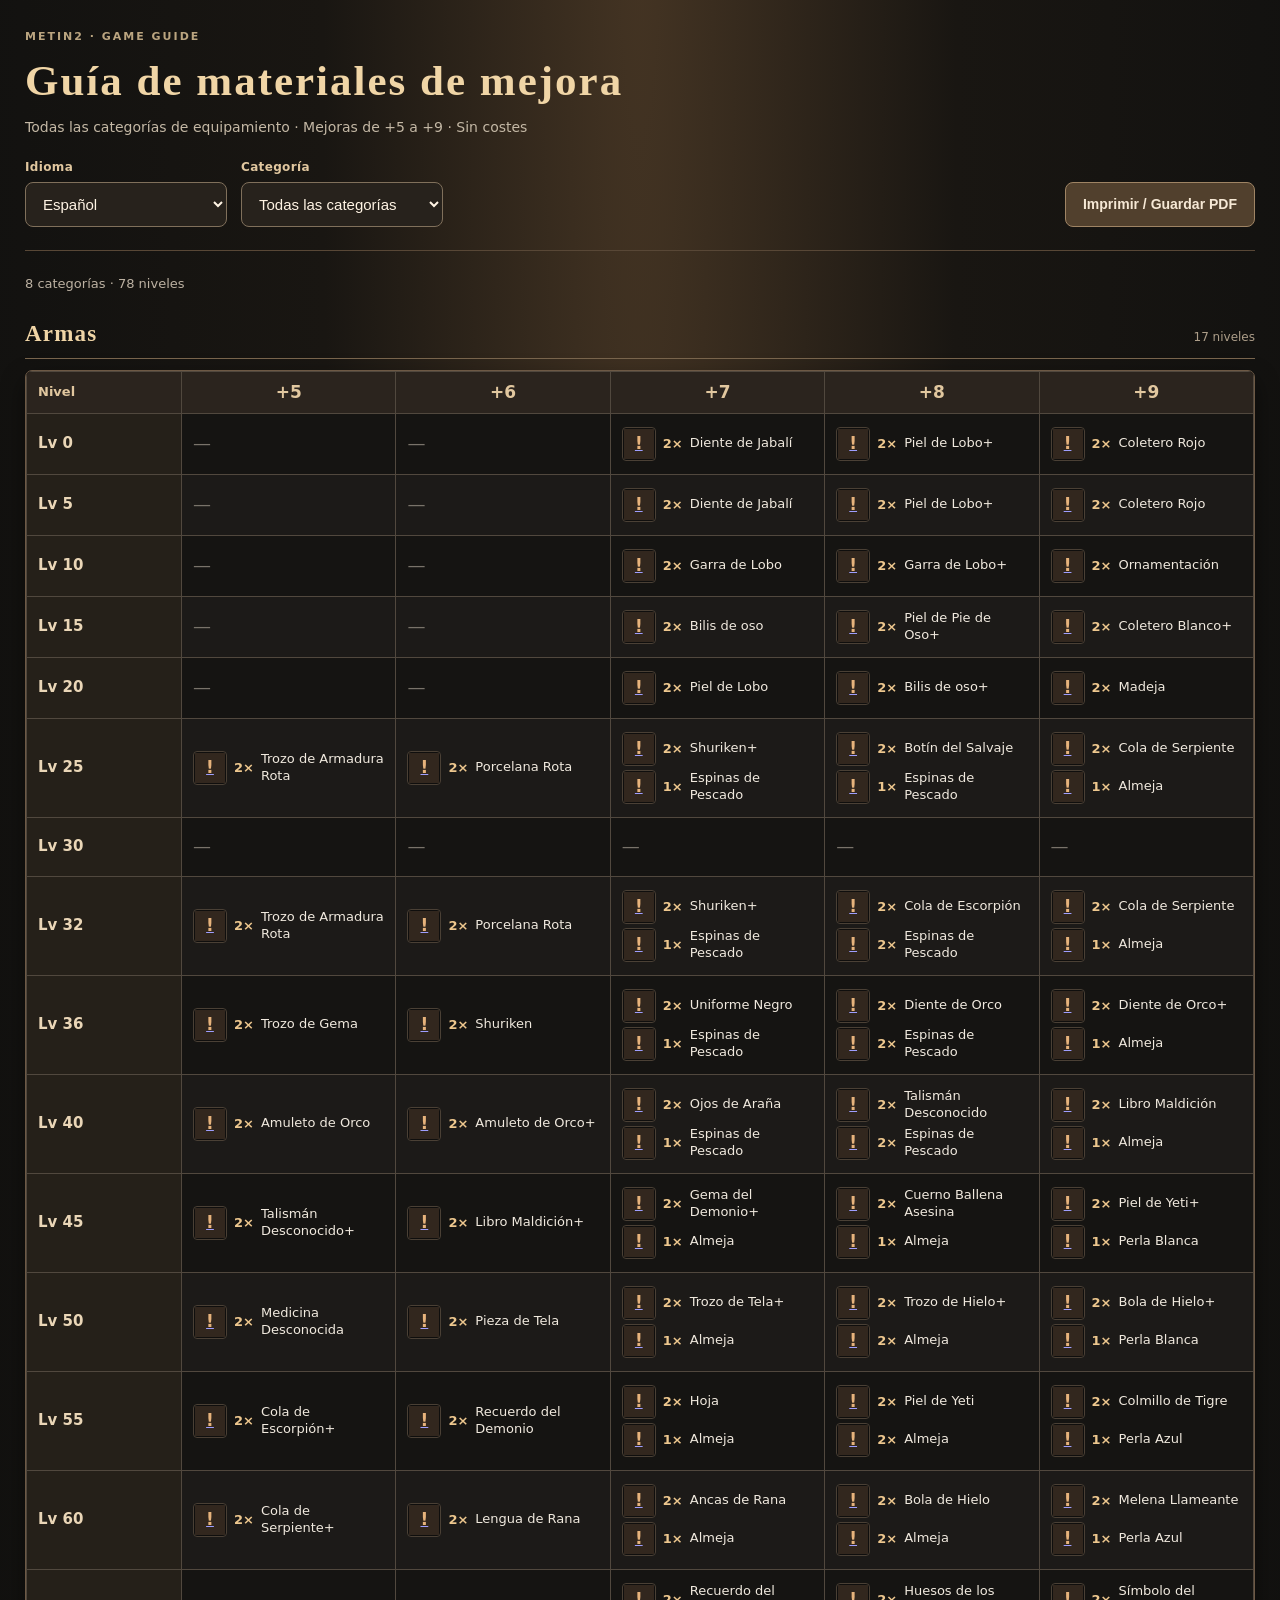
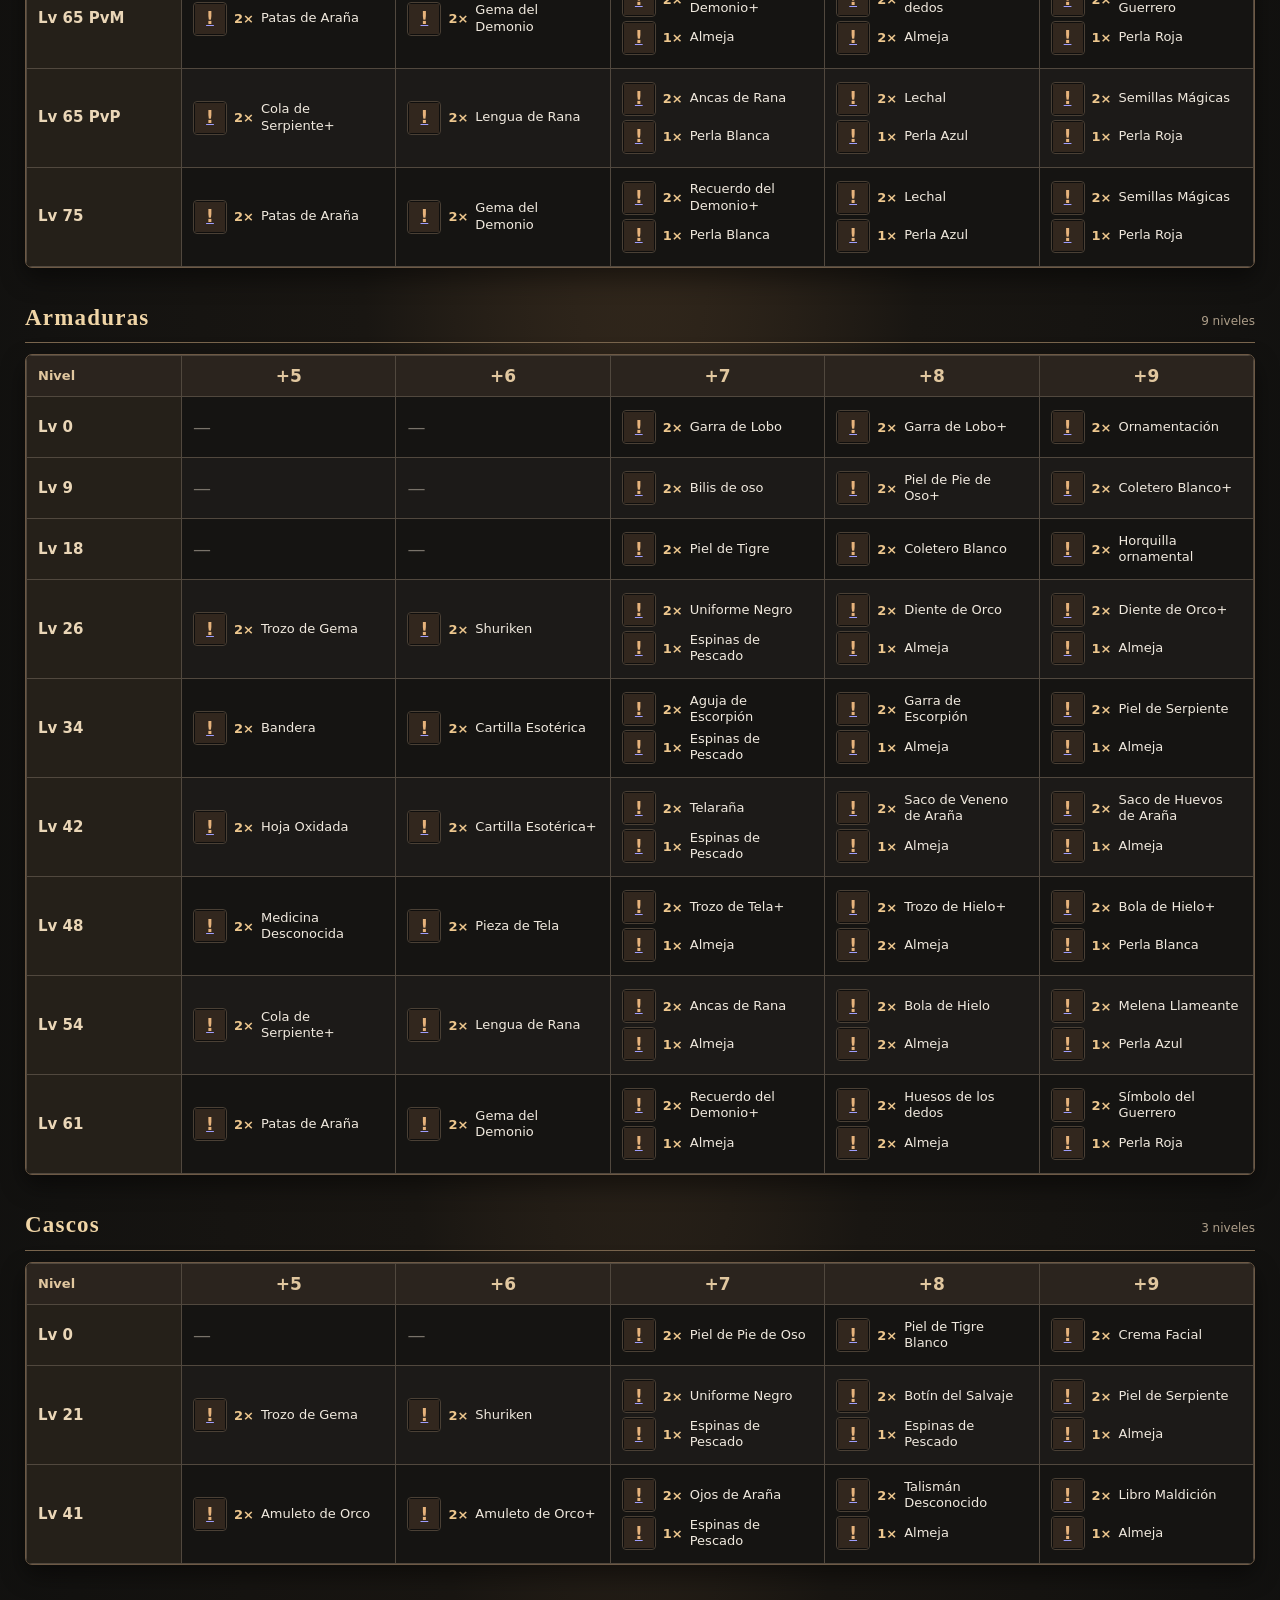
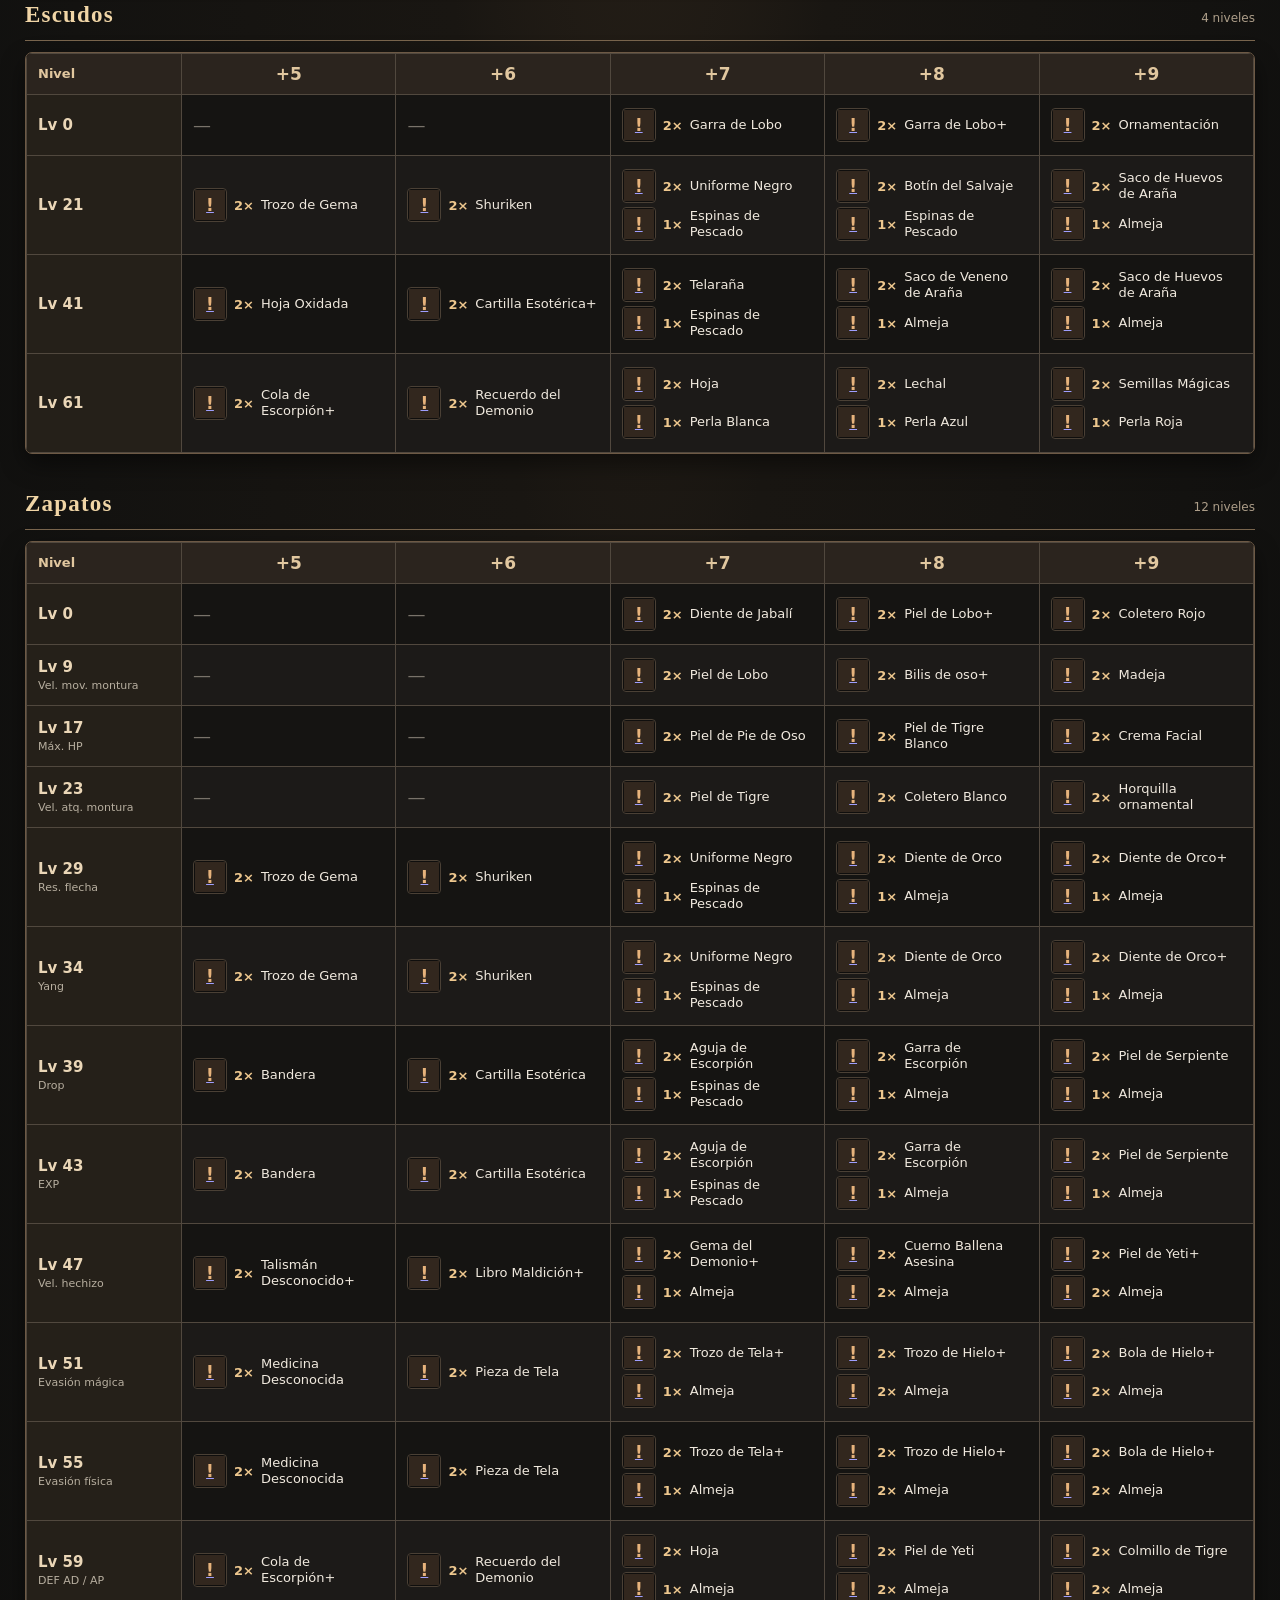
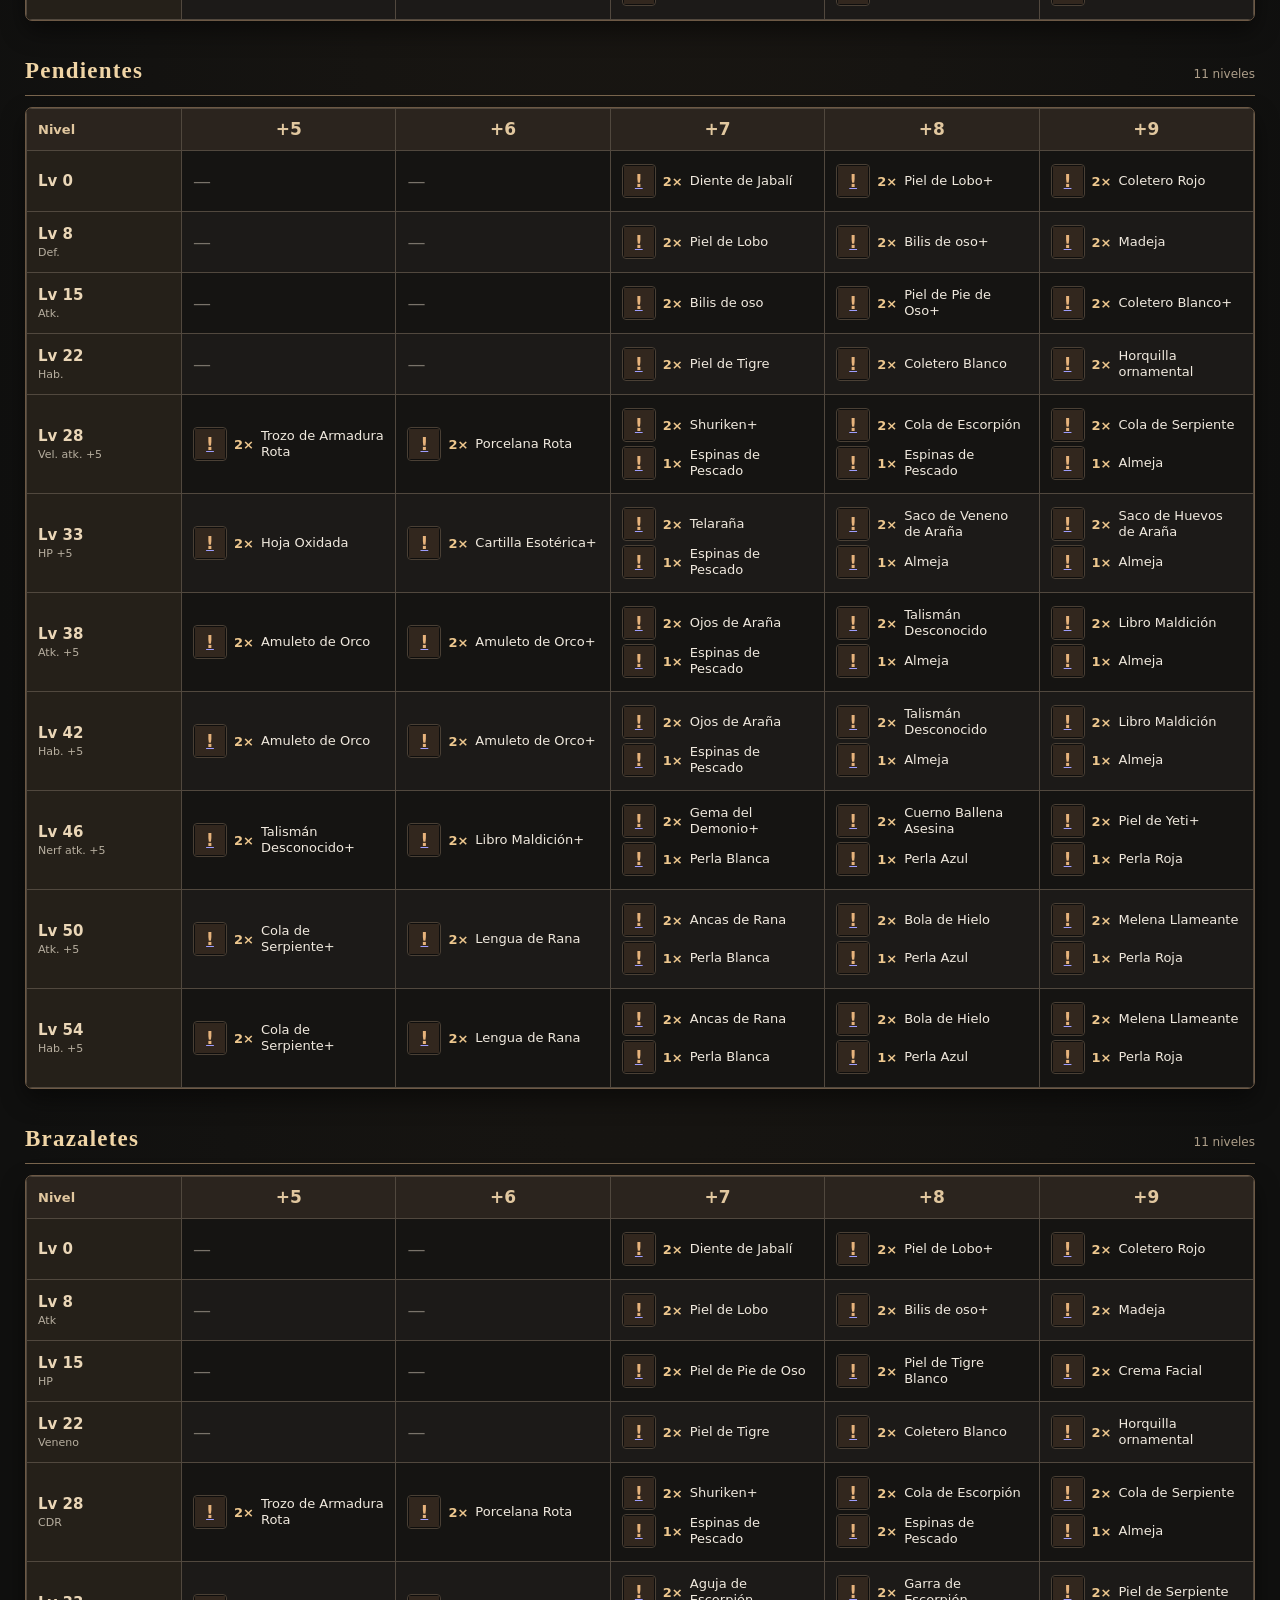
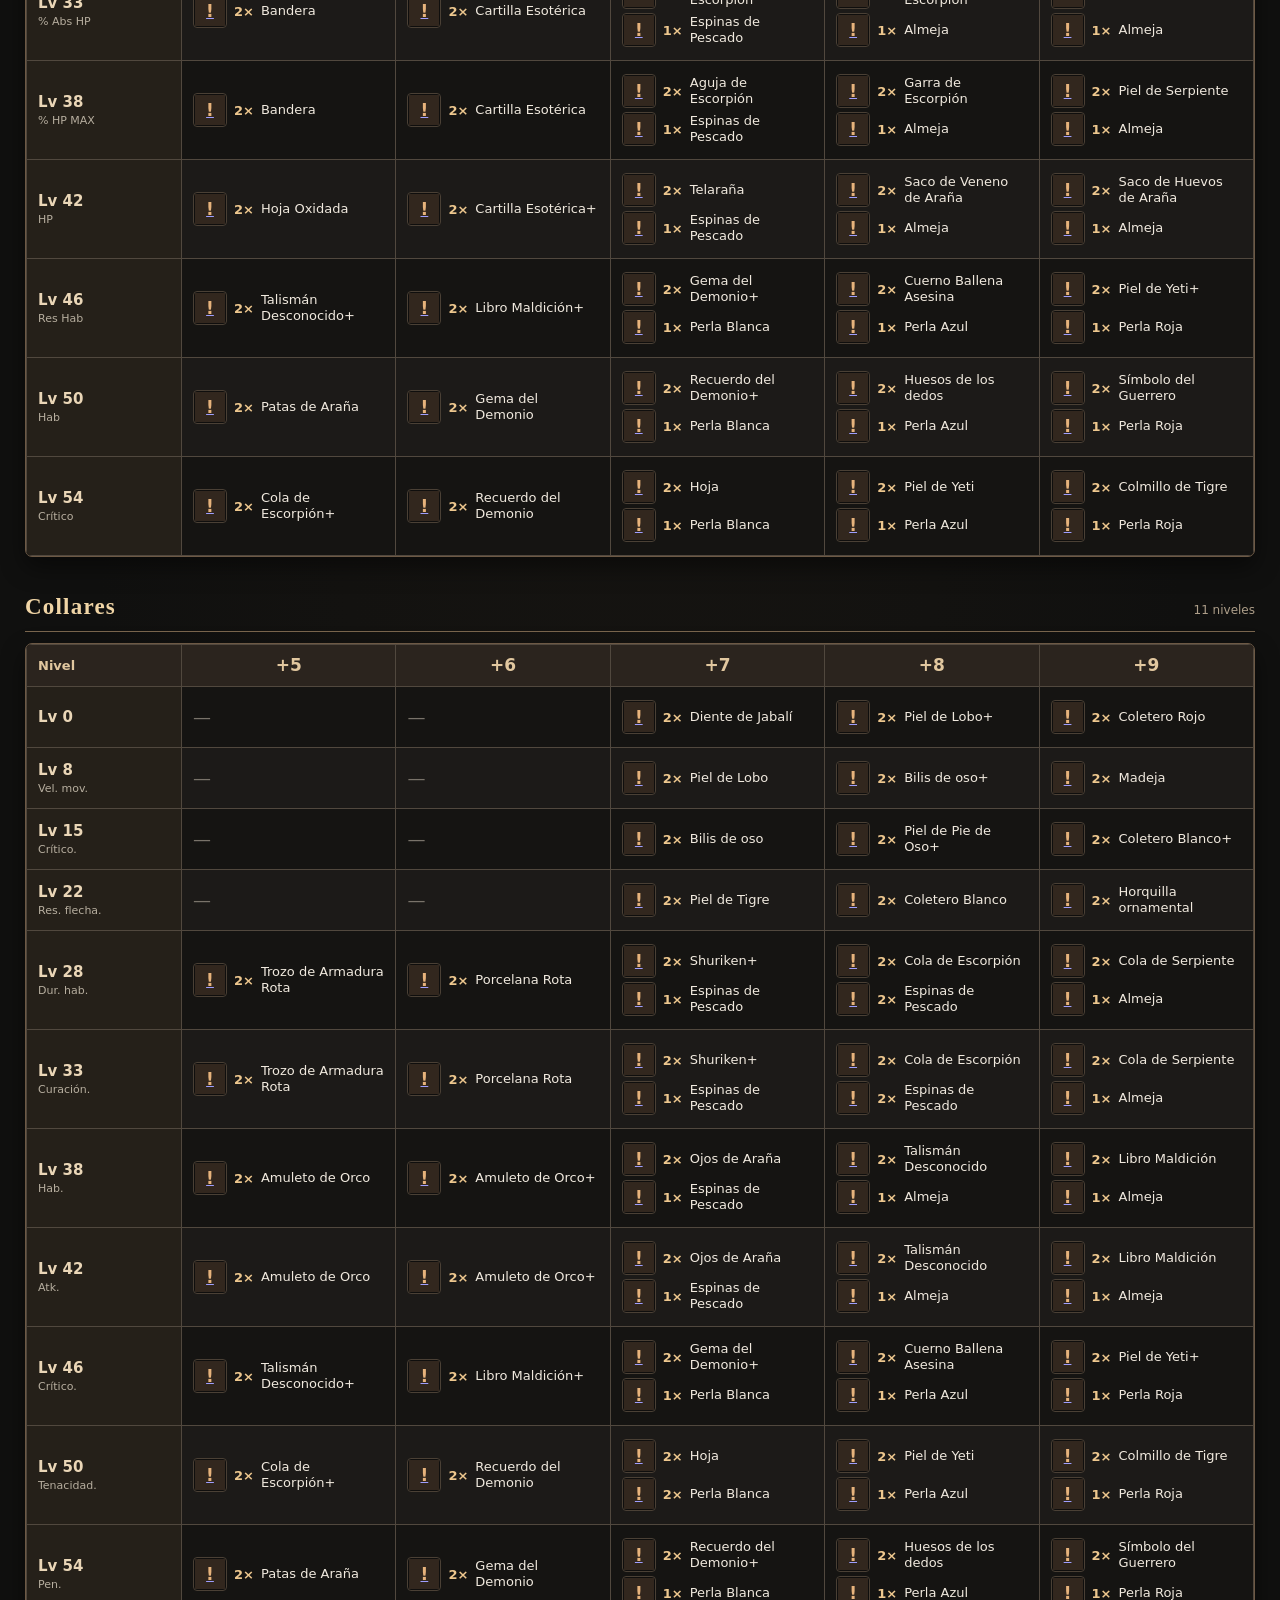
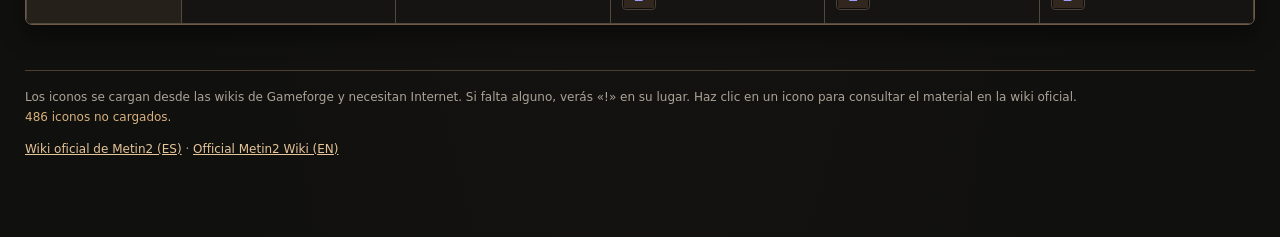
==== index.html @ 8dc853ab "Rename Metin2ArthionCraftingGuide.html to index.html" ====
<!DOCTYPE html>
<html lang="es">
<head>
<meta charset="utf-8">
<meta name="viewport" content="width=device-width,initial-scale=1">
<title>Metin2 · Guía de mejoras ES / EN</title>
<style>
:root{color-scheme:dark;--bg:#121110;--paper:#151412;--panel:#24201b;--gold:#e1c79f;--line:#51483e;--light:#f0e9de;--muted:#b2a89b}
*{box-sizing:border-box}
body{margin:0;background:radial-gradient(ellipse at 50% -160px,#443423 0%,#191612 35%,#10100f 85%);color:var(--light);font-family:system-ui,-apple-system,"Segoe UI",Arial,sans-serif;line-height:1.35}
.wrap{max-width:1580px;margin:auto;padding:30px 25px 65px}
.hero{border-bottom:1px solid #584736;padding:0 0 23px;margin-bottom:24px}
.eyebrow{color:#bba580;text-transform:uppercase;letter-spacing:2px;font-weight:700;font-size:11px;margin:0 0 7px}
h1{font-family:Georgia,"Times New Roman",serif;letter-spacing:2px;font-size:clamp(27px,4vw,43px);margin:0;color:#f0d5a6}
.description{color:#c4b8a5;margin:8px 0 0;font-size:14px}
.toolbar{display:flex;align-items:flex-end;gap:14px;flex-wrap:wrap;margin:22px 0 0}
.field{display:flex;flex-direction:column;gap:7px;min-width:190px}
.field label{font-size:12px;color:var(--gold);font-weight:700;letter-spacing:.35px}
select{appearance:auto;border:1px solid #80705b;background:#27221c;color:#fff4e4;border-radius:8px;padding:11px 13px;font-size:15px;min-height:45px;min-width:202px;cursor:pointer}
select:focus-visible,button:focus-visible,a:focus-visible{outline:3px solid #e2b977;outline-offset:2px}
button{border-radius:8px;min-height:45px;padding:10px 17px;font-size:14px;color:#f6e8d5;background:#51402d;border:1px solid #9f8464;font-weight:650;cursor:pointer}
button:hover{background:#695238}
.spacer{flex:1}
.stats{color:#bcb1a2;font-size:13px;margin:16px 0 10px}
.category{margin:25px 0 34px;scroll-margin-top:20px}
.category-head{display:flex;justify-content:space-between;gap:14px;align-items:baseline;border-bottom:1px solid #7a664e;margin-bottom:11px;padding:0 0 9px}
.category-title{margin:0;color:#f0d5a6;font-size:23px;font-family:Georgia,"Times New Roman",serif;letter-spacing:1.2px}
.count{font-size:12px;color:#ad9e89}
.table-scroller{overflow-x:auto;border:1px solid #6d5945;border-radius:7px;background:var(--paper);box-shadow:0 10px 25px #0007}
table{border-collapse:collapse;width:100%;min-width:1050px;table-layout:fixed}
col.level-col{width:155px}
th,td{border:1px solid var(--line);padding:9px 11px}
thead th{font-weight:700;color:var(--gold);font-size:17px;background:#2b241e;text-align:center}
thead th:first-child{font-size:13px;text-align:left}
tbody th{background:#252019;color:#ead6b7;text-align:left;font-size:15px}
tbody tr:nth-child(even) td{background:#1c1a18}
tbody tr:hover td{background:#322b22}
td{vertical-align:middle;height:59px}
.level{font-size:15px;white-space:nowrap}
.bonus{display:block;color:#b7ae9f;font-size:11px;font-weight:400;margin-top:2px}
.mat{display:flex;align-items:center;gap:7px;text-align:left;margin:4px 0;min-height:34px}
.icon-link{flex:none;width:34px;height:34px;display:grid;place-items:center;border-radius:4px;background:#0f0e0d;border:1px solid #4a4035}
.icon-link img{width:30px;height:30px;object-fit:contain}
.icon-fallback{display:flex;justify-content:center;align-items:center;background:#32271e;color:#e7b37c;font-weight:700;font-size:17px;width:30px;height:30px}
.qty{flex:none;color:#edc78e;font-weight:700;font-size:13px;white-space:nowrap}
.item-name{font-size:13px;line-height:1.3;overflow-wrap:anywhere}
.empty{text-align:center;font-size:18px;color:#79736a}
.footer{border-top:1px solid #4c3e31;padding-top:17px;margin-top:45px;color:#aca397;font-size:12px;line-height:1.65}
.footer a{color:#e6c598}
#failures{color:#d8b07d}
@media(max-width:720px){.wrap{padding:18px 12px 40px}.toolbar{gap:12px}.field{flex:1 1 150px;min-width:130px}.field select{width:100%;min-width:0}.spacer{display:none}button{width:100%}table{min-width:1130px}.category-title{font-size:21px}}
@media print{@page{size:A3 landscape;margin:8mm}body{background:#151412;-webkit-print-color-adjust:exact;print-color-adjust:exact}.wrap{padding:0;max-width:none}.toolbar,.footer,.stats{display:none}.hero{padding-bottom:8px;margin:0 0 8px}h1{font-size:28px}.description{font-size:11px}.category{break-before:page;margin:0 0 7px}.category:first-child{break-before:auto}.table-scroller{border:0;box-shadow:none;overflow:visible}table{min-width:0}th,td{padding:4px 6px}.mat{gap:4px;min-height:25px;margin:1px 0}.icon-link{width:25px;height:25px}.icon-link img{width:23px;height:23px}.item-name{font-size:10px}tbody td{height:38px}.category-title{font-size:18px}}
</style>
</head>
<body>
<main class="wrap">
<header class="hero">
<p class="eyebrow">METIN2 · GAME GUIDE</p>
<h1 id="pageTitle">Guía de materiales de mejora</h1>
<p id="description" class="description">Todas las categorías de equipamiento · Mejoras de +5 a +9 · Sin costes</p>
<div class="toolbar">
  <div class="field"><label for="lang" id="langLabel">Idioma</label><select id="lang" aria-label="Idioma"><option value="es">Español</option><option value="en">English</option></select></div>
  <div class="field"><label for="category" id="categoryLabel">Categoría</label><select id="category" aria-label="Categoría"><option value="all">Todas las categorías</option></select></div>
  <span class="spacer"></span>
  <button type="button" id="print">Imprimir / Guardar PDF</button>
</div>
</header>
<div class="stats" id="stats" aria-live="polite"></div>
<div id="tables"></div>
<footer class="footer"><div id="sourceNote">Los iconos se cargan desde las wikis de Gameforge y necesitan Internet. Si falta alguno, verás «!» en su lugar. Haz clic en un icono para consultar el material en la wiki oficial.</div><div id="failures" role="status"></div><p><a href="https://es-wiki.metin2.gameforge.com/index.php/Items_para_mejoras" target="_blank" rel="noopener noreferrer" id="esLink">Wiki oficial de Metin2 (ES)</a> · <a href="https://en-wiki.metin2.gameforge.com/index.php/Upgrade_Items" target="_blank" rel="noopener noreferrer" id="enLink">Official Metin2 Wiki (EN)</a></p></footer>
</main>
<script id="game-data" type="application/json">{"categories":{"armas":[{"level":"Lv 0","bonus":"","cells":[[],[],[[2,"Diente de Jabalí"]],[[2,"Piel de Lobo+"]],[[2,"Coletero Rojo"]]]},{"level":"Lv 5","bonus":"","cells":[[],[],[[2,"Diente de Jabalí"]],[[2,"Piel de Lobo+"]],[[2,"Coletero Rojo"]]]},{"level":"Lv 10","bonus":"","cells":[[],[],[[2,"Garra de Lobo"]],[[2,"Garra de Lobo+"]],[[2,"Ornamentación"]]]},{"level":"Lv 15","bonus":"","cells":[[],[],[[2,"Bilis de oso"]],[[2,"Piel de Pie de Oso+"]],[[2,"Coletero Blanco+"]]]},{"level":"Lv 20","bonus":"","cells":[[],[],[[2,"Piel de Lobo"]],[[2,"Bilis de oso+"]],[[2,"Madeja"]]]},{"level":"Lv 25","bonus":"","cells":[[[2,"Trozo de Armadura Rota"]],[[2,"Porcelana Rota"]],[[2,"Shuriken+"],[1,"Espinas de Pescado"]],[[2,"Botín del Salvaje"],[1,"Espinas de Pescado"]],[[2,"Cola de Serpiente"],[1,"Almeja"]]]},{"level":"Lv 30","bonus":"","cells":[[],[],[],[],[]]},{"level":"Lv 32","bonus":"","cells":[[[2,"Trozo de Armadura Rota"]],[[2,"Porcelana Rota"]],[[2,"Shuriken+"],[1,"Espinas de Pescado"]],[[2,"Cola de Escorpión"],[2,"Espinas de Pescado"]],[[2,"Cola de Serpiente"],[1,"Almeja"]]]},{"level":"Lv 36","bonus":"","cells":[[[2,"Trozo de Gema"]],[[2,"Shuriken"]],[[2,"Uniforme Negro"],[1,"Espinas de Pescado"]],[[2,"Diente de Orco"],[2,"Espinas de Pescado"]],[[2,"Diente de Orco+"],[1,"Almeja"]]]},{"level":"Lv 40","bonus":"","cells":[[[2,"Amuleto de Orco"]],[[2,"Amuleto de Orco+"]],[[2,"Ojos de Araña"],[1,"Espinas de Pescado"]],[[2,"Talismán Desconocido"],[2,"Espinas de Pescado"]],[[2,"Libro Maldición"],[1,"Almeja"]]]},{"level":"Lv 45","bonus":"","cells":[[[2,"Talismán Desconocido+"]],[[2,"Libro Maldición+"]],[[2,"Gema del Demonio+"],[1,"Almeja"]],[[2,"Cuerno Ballena Asesina"],[1,"Almeja"]],[[2,"Piel de Yeti+"],[1,"Perla Blanca"]]]},{"level":"Lv 50","bonus":"","cells":[[[2,"Medicina Desconocida"]],[[2,"Pieza de Tela"]],[[2,"Trozo de Tela+"],[1,"Almeja"]],[[2,"Trozo de Hielo+"],[2,"Almeja"]],[[2,"Bola de Hielo+"],[1,"Perla Blanca"]]]},{"level":"Lv 55","bonus":"","cells":[[[2,"Cola de Escorpión+"]],[[2,"Recuerdo del Demonio"]],[[2,"Hoja"],[1,"Almeja"]],[[2,"Piel de Yeti"],[2,"Almeja"]],[[2,"Colmillo de Tigre"],[1,"Perla Azul"]]]},{"level":"Lv 60","bonus":"","cells":[[[2,"Cola de Serpiente+"]],[[2,"Lengua de Rana"]],[[2,"Ancas de Rana"],[1,"Almeja"]],[[2,"Bola de Hielo"],[2,"Almeja"]],[[2,"Melena Llameante"],[1,"Perla Azul"]]]},{"level":"Lv 65 PvM","bonus":"","cells":[[[2,"Patas de Araña"]],[[2,"Gema del Demonio"]],[[2,"Recuerdo del Demonio+"],[1,"Almeja"]],[[2,"Huesos de los dedos"],[2,"Almeja"]],[[2,"Símbolo del Guerrero"],[1,"Perla Roja"]]]},{"level":"Lv 65 PvP","bonus":"","cells":[[[2,"Cola de Serpiente+"]],[[2,"Lengua de Rana"]],[[2,"Ancas de Rana"],[1,"Perla Blanca"]],[[2,"Lechal"],[1,"Perla Azul"]],[[2,"Semillas Mágicas"],[1,"Perla Roja"]]]},{"level":"Lv 75","bonus":"","cells":[[[2,"Patas de Araña"]],[[2,"Gema del Demonio"]],[[2,"Recuerdo del Demonio+"],[1,"Perla Blanca"]],[[2,"Lechal"],[1,"Perla Azul"]],[[2,"Semillas Mágicas"],[1,"Perla Roja"]]]}],"armaduras":[{"level":"Lv 0","bonus":"","cells":[[],[],[[2,"Garra de Lobo"]],[[2,"Garra de Lobo+"]],[[2,"Ornamentación"]]]},{"level":"Lv 9","bonus":"","cells":[[],[],[[2,"Bilis de oso"]],[[2,"Piel de Pie de Oso+"]],[[2,"Coletero Blanco+"]]]},{"level":"Lv 18","bonus":"","cells":[[],[],[[2,"Piel de Tigre"]],[[2,"Coletero Blanco"]],[[2,"Horquilla ornamental"]]]},{"level":"Lv 26","bonus":"","cells":[[[2,"Trozo de Gema"]],[[2,"Shuriken"]],[[2,"Uniforme Negro"],[1,"Espinas de Pescado"]],[[2,"Diente de Orco"],[1,"Almeja"]],[[2,"Diente de Orco+"],[1,"Almeja"]]]},{"level":"Lv 34","bonus":"","cells":[[[2,"Bandera"]],[[2,"Cartilla Esotérica"]],[[2,"Aguja de Escorpión"],[1,"Espinas de Pescado"]],[[2,"Garra de Escorpión"],[1,"Almeja"]],[[2,"Piel de Serpiente"],[1,"Almeja"]]]},{"level":"Lv 42","bonus":"","cells":[[[2,"Hoja Oxidada"]],[[2,"Cartilla Esotérica+"]],[[2,"Telaraña"],[1,"Espinas de Pescado"]],[[2,"Saco de Veneno de Araña"],[1,"Almeja"]],[[2,"Saco de Huevos de Araña"],[1,"Almeja"]]]},{"level":"Lv 48","bonus":"","cells":[[[2,"Medicina Desconocida"]],[[2,"Pieza de Tela"]],[[2,"Trozo de Tela+"],[1,"Almeja"]],[[2,"Trozo de Hielo+"],[2,"Almeja"]],[[2,"Bola de Hielo+"],[1,"Perla Blanca"]]]},{"level":"Lv 54","bonus":"","cells":[[[2,"Cola de Serpiente+"]],[[2,"Lengua de Rana"]],[[2,"Ancas de Rana"],[1,"Almeja"]],[[2,"Bola de Hielo"],[2,"Almeja"]],[[2,"Melena Llameante"],[1,"Perla Azul"]]]},{"level":"Lv 61","bonus":"","cells":[[[2,"Patas de Araña"]],[[2,"Gema del Demonio"]],[[2,"Recuerdo del Demonio+"],[1,"Almeja"]],[[2,"Huesos de los dedos"],[2,"Almeja"]],[[2,"Símbolo del Guerrero"],[1,"Perla Roja"]]]}],"cascos":[{"level":"Lv 0","bonus":"","cells":[[],[],[[2,"Piel de Pie de Oso"]],[[2,"Piel de Tigre Blanco"]],[[2,"Crema Facial"]]]},{"level":"Lv 21","bonus":"","cells":[[[2,"Trozo de Gema"]],[[2,"Shuriken"]],[[2,"Uniforme Negro"],[1,"Espinas de Pescado"]],[[2,"Botín del Salvaje"],[1,"Espinas de Pescado"]],[[2,"Piel de Serpiente"],[1,"Almeja"]]]},{"level":"Lv 41","bonus":"","cells":[[[2,"Amuleto de Orco"]],[[2,"Amuleto de Orco+"]],[[2,"Ojos de Araña"],[1,"Espinas de Pescado"]],[[2,"Talismán Desconocido"],[1,"Almeja"]],[[2,"Libro Maldición"],[1,"Almeja"]]]}],"escudos":[{"level":"Lv 0","bonus":"","cells":[[],[],[[2,"Garra de Lobo"]],[[2,"Garra de Lobo+"]],[[2,"Ornamentación"]]]},{"level":"Lv 21","bonus":"","cells":[[[2,"Trozo de Gema"]],[[2,"Shuriken"]],[[2,"Uniforme Negro"],[1,"Espinas de Pescado"]],[[2,"Botín del Salvaje"],[1,"Espinas de Pescado"]],[[2,"Saco de Huevos de Araña"],[1,"Almeja"]]]},{"level":"Lv 41","bonus":"","cells":[[[2,"Hoja Oxidada"]],[[2,"Cartilla Esotérica+"]],[[2,"Telaraña"],[1,"Espinas de Pescado"]],[[2,"Saco de Veneno de Araña"],[1,"Almeja"]],[[2,"Saco de Huevos de Araña"],[1,"Almeja"]]]},{"level":"Lv 61","bonus":"","cells":[[[2,"Cola de Escorpión+"]],[[2,"Recuerdo del Demonio"]],[[2,"Hoja"],[1,"Perla Blanca"]],[[2,"Lechal"],[1,"Perla Azul"]],[[2,"Semillas Mágicas"],[1,"Perla Roja"]]]}],"zapatos":[{"level":"Lv 0","bonus":"","cells":[[],[],[[2,"Diente de Jabalí"]],[[2,"Piel de Lobo+"]],[[2,"Coletero Rojo"]]]},{"level":"Lv 9","bonus":"Vel. mov. montura","cells":[[],[],[[2,"Piel de Lobo"]],[[2,"Bilis de oso+"]],[[2,"Madeja"]]]},{"level":"Lv 17","bonus":"Máx. HP","cells":[[],[],[[2,"Piel de Pie de Oso"]],[[2,"Piel de Tigre Blanco"]],[[2,"Crema Facial"]]]},{"level":"Lv 23","bonus":"Vel. atq. montura","cells":[[],[],[[2,"Piel de Tigre"]],[[2,"Coletero Blanco"]],[[2,"Horquilla ornamental"]]]},{"level":"Lv 29","bonus":"Res. flecha","cells":[[[2,"Trozo de Gema"]],[[2,"Shuriken"]],[[2,"Uniforme Negro"],[1,"Espinas de Pescado"]],[[2,"Diente de Orco"],[1,"Almeja"]],[[2,"Diente de Orco+"],[1,"Almeja"]]]},{"level":"Lv 34","bonus":"Yang","cells":[[[2,"Trozo de Gema"]],[[2,"Shuriken"]],[[2,"Uniforme Negro"],[1,"Espinas de Pescado"]],[[2,"Diente de Orco"],[1,"Almeja"]],[[2,"Diente de Orco+"],[1,"Almeja"]]]},{"level":"Lv 39","bonus":"Drop","cells":[[[2,"Bandera"]],[[2,"Cartilla Esotérica"]],[[2,"Aguja de Escorpión"],[1,"Espinas de Pescado"]],[[2,"Garra de Escorpión"],[1,"Almeja"]],[[2,"Piel de Serpiente"],[1,"Almeja"]]]},{"level":"Lv 43","bonus":"EXP","cells":[[[2,"Bandera"]],[[2,"Cartilla Esotérica"]],[[2,"Aguja de Escorpión"],[1,"Espinas de Pescado"]],[[2,"Garra de Escorpión"],[1,"Almeja"]],[[2,"Piel de Serpiente"],[1,"Almeja"]]]},{"level":"Lv 47","bonus":"Vel. hechizo","cells":[[[2,"Talismán Desconocido+"]],[[2,"Libro Maldición+"]],[[2,"Gema del Demonio+"],[1,"Almeja"]],[[2,"Cuerno Ballena Asesina"],[2,"Almeja"]],[[2,"Piel de Yeti+"],[2,"Almeja"]]]},{"level":"Lv 51","bonus":"Evasión mágica","cells":[[[2,"Medicina Desconocida"]],[[2,"Pieza de Tela"]],[[2,"Trozo de Tela+"],[1,"Almeja"]],[[2,"Trozo de Hielo+"],[2,"Almeja"]],[[2,"Bola de Hielo+"],[2,"Almeja"]]]},{"level":"Lv 55","bonus":"Evasión física","cells":[[[2,"Medicina Desconocida"]],[[2,"Pieza de Tela"]],[[2,"Trozo de Tela+"],[1,"Almeja"]],[[2,"Trozo de Hielo+"],[2,"Almeja"]],[[2,"Bola de Hielo+"],[2,"Almeja"]]]},{"level":"Lv 59","bonus":"DEF AD / AP","cells":[[[2,"Cola de Escorpión+"]],[[2,"Recuerdo del Demonio"]],[[2,"Hoja"],[1,"Almeja"]],[[2,"Piel de Yeti"],[2,"Almeja"]],[[2,"Colmillo de Tigre"],[2,"Almeja"]]]}],"pendientes":[{"level":"Lv 0","bonus":"","cells":[[],[],[[2,"Diente de Jabalí"]],[[2,"Piel de Lobo+"]],[[2,"Coletero Rojo"]]]},{"level":"Lv 8","bonus":"Def.","cells":[[],[],[[2,"Piel de Lobo"]],[[2,"Bilis de oso+"]],[[2,"Madeja"]]]},{"level":"Lv 15","bonus":"Atk.","cells":[[],[],[[2,"Bilis de oso"]],[[2,"Piel de Pie de Oso+"]],[[2,"Coletero Blanco+"]]]},{"level":"Lv 22","bonus":"Hab.","cells":[[],[],[[2,"Piel de Tigre"]],[[2,"Coletero Blanco"]],[[2,"Horquilla ornamental"]]]},{"level":"Lv 28","bonus":"Vel. atk. +5","cells":[[[2,"Trozo de Armadura Rota"]],[[2,"Porcelana Rota"]],[[2,"Shuriken+"],[1,"Espinas de Pescado"]],[[2,"Cola de Escorpión"],[1,"Espinas de Pescado"]],[[2,"Cola de Serpiente"],[1,"Almeja"]]]},{"level":"Lv 33","bonus":"HP +5","cells":[[[2,"Hoja Oxidada"]],[[2,"Cartilla Esotérica+"]],[[2,"Telaraña"],[1,"Espinas de Pescado"]],[[2,"Saco de Veneno de Araña"],[1,"Almeja"]],[[2,"Saco de Huevos de Araña"],[1,"Almeja"]]]},{"level":"Lv 38","bonus":"Atk. +5","cells":[[[2,"Amuleto de Orco"]],[[2,"Amuleto de Orco+"]],[[2,"Ojos de Araña"],[1,"Espinas de Pescado"]],[[2,"Talismán Desconocido"],[1,"Almeja"]],[[2,"Libro Maldición"],[1,"Almeja"]]]},{"level":"Lv 42","bonus":"Hab. +5","cells":[[[2,"Amuleto de Orco"]],[[2,"Amuleto de Orco+"]],[[2,"Ojos de Araña"],[1,"Espinas de Pescado"]],[[2,"Talismán Desconocido"],[1,"Almeja"]],[[2,"Libro Maldición"],[1,"Almeja"]]]},{"level":"Lv 46","bonus":"Nerf atk. +5","cells":[[[2,"Talismán Desconocido+"]],[[2,"Libro Maldición+"]],[[2,"Gema del Demonio+"],[1,"Perla Blanca"]],[[2,"Cuerno Ballena Asesina"],[1,"Perla Azul"]],[[2,"Piel de Yeti+"],[1,"Perla Roja"]]]},{"level":"Lv 50","bonus":"Atk. +5","cells":[[[2,"Cola de Serpiente+"]],[[2,"Lengua de Rana"]],[[2,"Ancas de Rana"],[1,"Perla Blanca"]],[[2,"Bola de Hielo"],[1,"Perla Azul"]],[[2,"Melena Llameante"],[1,"Perla Roja"]]]},{"level":"Lv 54","bonus":"Hab. +5","cells":[[[2,"Cola de Serpiente+"]],[[2,"Lengua de Rana"]],[[2,"Ancas de Rana"],[1,"Perla Blanca"]],[[2,"Bola de Hielo"],[1,"Perla Azul"]],[[2,"Melena Llameante"],[1,"Perla Roja"]]]}],"brazaletes":[{"level":"Lv 0","bonus":"","cells":[[],[],[[2,"Diente de Jabalí"]],[[2,"Piel de Lobo+"]],[[2,"Coletero Rojo"]]]},{"level":"Lv 8","bonus":"Atk","cells":[[],[],[[2,"Piel de Lobo"]],[[2,"Bilis de oso+"]],[[2,"Madeja"]]]},{"level":"Lv 15","bonus":"HP","cells":[[],[],[[2,"Piel de Pie de Oso"]],[[2,"Piel de Tigre Blanco"]],[[2,"Crema Facial"]]]},{"level":"Lv 22","bonus":"Veneno","cells":[[],[],[[2,"Piel de Tigre"]],[[2,"Coletero Blanco"]],[[2,"Horquilla ornamental"]]]},{"level":"Lv 28","bonus":"CDR","cells":[[[2,"Trozo de Armadura Rota"]],[[2,"Porcelana Rota"]],[[2,"Shuriken+"],[1,"Espinas de Pescado"]],[[2,"Cola de Escorpión"],[2,"Espinas de Pescado"]],[[2,"Cola de Serpiente"],[1,"Almeja"]]]},{"level":"Lv 33","bonus":"% Abs HP","cells":[[[2,"Bandera"]],[[2,"Cartilla Esotérica"]],[[2,"Aguja de Escorpión"],[1,"Espinas de Pescado"]],[[2,"Garra de Escorpión"],[1,"Almeja"]],[[2,"Piel de Serpiente"],[1,"Almeja"]]]},{"level":"Lv 38","bonus":"% HP MAX","cells":[[[2,"Bandera"]],[[2,"Cartilla Esotérica"]],[[2,"Aguja de Escorpión"],[1,"Espinas de Pescado"]],[[2,"Garra de Escorpión"],[1,"Almeja"]],[[2,"Piel de Serpiente"],[1,"Almeja"]]]},{"level":"Lv 42","bonus":"HP","cells":[[[2,"Hoja Oxidada"]],[[2,"Cartilla Esotérica+"]],[[2,"Telaraña"],[1,"Espinas de Pescado"]],[[2,"Saco de Veneno de Araña"],[1,"Almeja"]],[[2,"Saco de Huevos de Araña"],[1,"Almeja"]]]},{"level":"Lv 46","bonus":"Res Hab","cells":[[[2,"Talismán Desconocido+"]],[[2,"Libro Maldición+"]],[[2,"Gema del Demonio+"],[1,"Perla Blanca"]],[[2,"Cuerno Ballena Asesina"],[1,"Perla Azul"]],[[2,"Piel de Yeti+"],[1,"Perla Roja"]]]},{"level":"Lv 50","bonus":"Hab","cells":[[[2,"Patas de Araña"]],[[2,"Gema del Demonio"]],[[2,"Recuerdo del Demonio+"],[1,"Perla Blanca"]],[[2,"Huesos de los dedos"],[1,"Perla Azul"]],[[2,"Símbolo del Guerrero"],[1,"Perla Roja"]]]},{"level":"Lv 54","bonus":"Crítico","cells":[[[2,"Cola de Escorpión+"]],[[2,"Recuerdo del Demonio"]],[[2,"Hoja"],[1,"Perla Blanca"]],[[2,"Piel de Yeti"],[1,"Perla Azul"]],[[2,"Colmillo de Tigre"],[1,"Perla Roja"]]]}],"collares":[{"level":"Lv 0","bonus":"","cells":[[],[],[[2,"Diente de Jabalí"]],[[2,"Piel de Lobo+"]],[[2,"Coletero Rojo"]]]},{"level":"Lv 8","bonus":"Vel. mov.","cells":[[],[],[[2,"Piel de Lobo"]],[[2,"Bilis de oso+"]],[[2,"Madeja"]]]},{"level":"Lv 15","bonus":"Crítico.","cells":[[],[],[[2,"Bilis de oso"]],[[2,"Piel de Pie de Oso+"]],[[2,"Coletero Blanco+"]]]},{"level":"Lv 22","bonus":"Res. flecha.","cells":[[],[],[[2,"Piel de Tigre"]],[[2,"Coletero Blanco"]],[[2,"Horquilla ornamental"]]]},{"level":"Lv 28","bonus":"Dur. hab.","cells":[[[2,"Trozo de Armadura Rota"]],[[2,"Porcelana Rota"]],[[2,"Shuriken+"],[1,"Espinas de Pescado"]],[[2,"Cola de Escorpión"],[2,"Espinas de Pescado"]],[[2,"Cola de Serpiente"],[1,"Almeja"]]]},{"level":"Lv 33","bonus":"Curación.","cells":[[[2,"Trozo de Armadura Rota"]],[[2,"Porcelana Rota"]],[[2,"Shuriken+"],[1,"Espinas de Pescado"]],[[2,"Cola de Escorpión"],[2,"Espinas de Pescado"]],[[2,"Cola de Serpiente"],[1,"Almeja"]]]},{"level":"Lv 38","bonus":"Hab.","cells":[[[2,"Amuleto de Orco"]],[[2,"Amuleto de Orco+"]],[[2,"Ojos de Araña"],[1,"Espinas de Pescado"]],[[2,"Talismán Desconocido"],[1,"Almeja"]],[[2,"Libro Maldición"],[1,"Almeja"]]]},{"level":"Lv 42","bonus":"Atk.","cells":[[[2,"Amuleto de Orco"]],[[2,"Amuleto de Orco+"]],[[2,"Ojos de Araña"],[1,"Espinas de Pescado"]],[[2,"Talismán Desconocido"],[1,"Almeja"]],[[2,"Libro Maldición"],[1,"Almeja"]]]},{"level":"Lv 46","bonus":"Crítico.","cells":[[[2,"Talismán Desconocido+"]],[[2,"Libro Maldición+"]],[[2,"Gema del Demonio+"],[1,"Perla Blanca"]],[[2,"Cuerno Ballena Asesina"],[1,"Perla Azul"]],[[2,"Piel de Yeti+"],[1,"Perla Roja"]]]},{"level":"Lv 50","bonus":"Tenacidad.","cells":[[[2,"Cola de Escorpión+"]],[[2,"Recuerdo del Demonio"]],[[2,"Hoja"],[2,"Perla Blanca"]],[[2,"Piel de Yeti"],[1,"Perla Azul"]],[[2,"Colmillo de Tigre"],[1,"Perla Roja"]]]},{"level":"Lv 54","bonus":"Pen.","cells":[[[2,"Patas de Araña"]],[[2,"Gema del Demonio"]],[[2,"Recuerdo del Demonio+"],[1,"Perla Blanca"]],[[2,"Huesos de los dedos"],[1,"Perla Azul"]],[[2,"Símbolo del Guerrero"],[1,"Perla Roja"]]]}]},"items":{"Aguja de Escorpión":{"en":"Scorpion Needle","img":"https://es-wiki.metin2.gameforge.com/images/0/07/Aguja_de_Escorpi%C3%B3n.png"},"Almeja":{"en":"Clam","img":"https://es-wiki.metin2.gameforge.com/images/c/c3/Almeja.png"},"Amuleto de Orco":{"en":"Orc Amulet","img":"https://es-wiki.metin2.gameforge.com/images/b/bd/Amuleto_de_Orco.png"},"Amuleto de Orco+":{"en":"Orc Amulet+","img":"https://es-wiki.metin2.gameforge.com/images/0/0a/Amuleto_de_Orco%2B.png"},"Ancas de Rana":{"en":"Frog's Legs","img":"https://es-wiki.metin2.gameforge.com/images/7/7e/Ancas_de_Rana.png"},"Bandera":{"en":"Flag","img":"https://es-wiki.metin2.gameforge.com/images/6/63/Bandera.png"},"Bilis de oso":{"en":"Bear Gall","img":"https://es-wiki.metin2.gameforge.com/images/4/44/Bilis_de_oso.png"},"Bilis de oso+":{"en":"Bear Gall+","img":"https://es-wiki.metin2.gameforge.com/images/2/29/Bilis_de_oso%2B.png"},"Bola de Hielo":{"en":"Ice Marble","img":"https://es-wiki.metin2.gameforge.com/images/d/dd/Bola_de_Hielo.png"},"Bola de Hielo+":{"en":"Ice Marble+","img":"https://es-wiki.metin2.gameforge.com/images/a/a5/Bola_de_Hielo%2B.png"},"Botín del Salvaje":{"en":"Savage's Booty","img":"https://es-wiki.metin2.gameforge.com/images/4/4f/Bot%C3%ADn_del_Salvaje.png"},"Cartilla Esotérica":{"en":"Esoteric Primer","img":"https://es-wiki.metin2.gameforge.com/images/4/43/Cartilla_Esot%C3%A9rica.png"},"Cartilla Esotérica+":{"en":"Esoteric Primer+","img":"https://es-wiki.metin2.gameforge.com/images/4/4f/Cartilla_Esot%C3%A9rica%2B.png"},"Cola de Escorpión":{"en":"Scorpion Tail","img":"https://es-wiki.metin2.gameforge.com/images/1/1d/Cola_de_Escorpi%C3%B3n.png"},"Cola de Escorpión+":{"en":"Scorpion Tail+","img":"https://es-wiki.metin2.gameforge.com/images/3/3c/Cola_de_Escorpi%C3%B3n%2B.png"},"Cola de Serpiente":{"en":"Snake Tail","img":"https://es-wiki.metin2.gameforge.com/images/a/a1/Cola_de_Serpiente.png"},"Cola de Serpiente+":{"en":"Snake Tail+","img":"https://es-wiki.metin2.gameforge.com/images/0/01/Cola_de_Serpiente%2B.png"},"Coletero Blanco":{"en":"White Hairband","img":"https://es-wiki.metin2.gameforge.com/images/1/13/Coletero_Blanco.png"},"Coletero Blanco+":{"en":"White Hairband+","img":"https://es-wiki.metin2.gameforge.com/images/f/f0/Coletero_Blanco%2B.png"},"Coletero Rojo":{"en":"Red Hairband","img":"https://es-wiki.metin2.gameforge.com/images/5/54/Coletero_Rojo.png"},"Colmillo de Tigre":{"en":"Tiger Fang","img":"https://es-wiki.metin2.gameforge.com/images/d/df/Colmillo_de_Tigre.png"},"Crema Facial":{"en":"Face Cream","img":"https://es-wiki.metin2.gameforge.com/images/0/01/Crema_Facial.png"},"Cuerno Ballena Asesina":{"en":"Ice Killer Whale Horn","img":"https://es-wiki.metin2.gameforge.com/images/d/d8/Cuerno_Ballena_Asesina.png"},"Diente de Jabalí":{"en":"Wild Boar Tooth","img":"https://es-wiki.metin2.gameforge.com/images/0/0a/Diente_de_Jabal%C3%AD.png"},"Diente de Orco":{"en":"Orc Tooth","img":"https://es-wiki.metin2.gameforge.com/images/c/c8/Diente_de_Orco.png"},"Diente de Orco+":{"en":"Orc Tooth+","img":"https://es-wiki.metin2.gameforge.com/images/0/09/Diente_de_Orco%2B.png"},"Espinas de Pescado":{"en":"Fishbones","img":"https://es-wiki.metin2.gameforge.com/images/6/68/Espinas_de_Pescado.png"},"Garra de Escorpión":{"en":"Scorpion Claw","img":"https://es-wiki.metin2.gameforge.com/images/1/1d/Garra_de_Escorpi%C3%B3n.png"},"Garra de Lobo":{"en":"Wolf Claw","img":"https://es-wiki.metin2.gameforge.com/images/0/0b/Garra_de_Lobo.png"},"Garra de Lobo+":{"en":"Wolf Claw+","img":"https://es-wiki.metin2.gameforge.com/images/c/cd/Garra_de_Lobo%2B.png"},"Gema del Demonio":{"en":"Demon's Gem","img":"https://es-wiki.metin2.gameforge.com/images/8/8e/Gema_del_Demonio.png"},"Gema del Demonio+":{"en":"Demon's Gem+","img":"https://es-wiki.metin2.gameforge.com/images/4/45/Gema_del_Demonio%2B.png"},"Hoja":{"en":"Leaf","img":"https://es-wiki.metin2.gameforge.com/images/1/1a/Hoja.png"},"Hoja Oxidada":{"en":"Rusty Blade","img":"https://es-wiki.metin2.gameforge.com/images/b/be/Hoja_Oxidada.png"},"Horquilla ornamental":{"en":"Ornamental Hairpin","img":"https://es-wiki.metin2.gameforge.com/images/d/d7/Horquilla_ornamental.png"},"Huesos de los dedos":{"en":"Finger Bones","img":"https://es-wiki.metin2.gameforge.com/images/b/b0/Huesos_de_los_dedos.png"},"Lechal":{"en":"Plant Sap","img":"https://es-wiki.metin2.gameforge.com/images/a/ad/Lechal.png"},"Lengua de Rana":{"en":"Frog Tongue","img":"https://es-wiki.metin2.gameforge.com/images/6/63/Lengua_de_Rana.png"},"Libro Maldición":{"en":"Curse Book","img":"https://es-wiki.metin2.gameforge.com/images/a/a6/Libro_Maldici%C3%B3n.png"},"Libro Maldición+":{"en":"Curse Book+","img":"https://es-wiki.metin2.gameforge.com/images/5/50/Libro_Maldici%C3%B3n%2B.png"},"Madeja":{"en":"Ball","img":"https://es-wiki.metin2.gameforge.com/images/0/03/Madeja.png"},"Medicina Desconocida":{"en":"Unknown Medicine","img":"https://es-wiki.metin2.gameforge.com/images/8/81/Medicina_Desconocida.png"},"Melena Llameante":{"en":"Flaming Mane","img":"https://es-wiki.metin2.gameforge.com/images/f/fb/Melena_Llameante.png"},"Ojos de Araña":{"en":"Spider Eyes","img":"https://es-wiki.metin2.gameforge.com/images/8/81/Ojos_de_Ara%C3%B1a.png"},"Ornamentación":{"en":"Ornament","img":"https://es-wiki.metin2.gameforge.com/images/2/25/Ornamentacion.png"},"Patas de Araña":{"en":"Spider Legs","img":"https://es-wiki.metin2.gameforge.com/images/c/c7/Patas_de_Ara%C3%B1a.png"},"Perla Azul":{"en":"Blue Pearl","img":"https://es-wiki.metin2.gameforge.com/images/e/e3/Perla_Azul.png"},"Perla Blanca":{"en":"White Pearl","img":"https://es-wiki.metin2.gameforge.com/images/6/61/Perla_Blanca.png"},"Perla Roja":{"en":"Blood-Red Pearl","img":"https://es-wiki.metin2.gameforge.com/images/6/65/Perla_Roja.png"},"Piel de Lobo":{"en":"Wolf Fur","img":"https://es-wiki.metin2.gameforge.com/images/1/10/Piel_de_Lobo.png"},"Piel de Lobo+":{"en":"Wolf Fur+","img":"https://es-wiki.metin2.gameforge.com/images/0/03/Piel_de_Lobo%2B.png"},"Piel de Pie de Oso":{"en":"Bear Foot Skin","img":"https://es-wiki.metin2.gameforge.com/images/6/61/Piel_de_Pie_de_Oso.png"},"Piel de Pie de Oso+":{"en":"Bear Foot Skin+","img":"https://es-wiki.metin2.gameforge.com/images/9/98/Piel_de_Pie_de_Oso%2B.png"},"Piel de Serpiente":{"en":"Snakeskin","img":"https://es-wiki.metin2.gameforge.com/images/d/d0/Piel_de_Serpiente.png"},"Piel de Tigre":{"en":"Tiger Hide","img":"https://es-wiki.metin2.gameforge.com/images/9/94/Piel_de_Tigre.png"},"Piel de Tigre Blanco":{"en":"White Tiger Hide","img":"https://es-wiki.metin2.gameforge.com/images/9/97/Piel_de_Tigre_Blanco.png"},"Piel de Yeti":{"en":"Yeti Fur","img":"https://es-wiki.metin2.gameforge.com/images/0/0c/Piel_de_Yeti.png"},"Piel de Yeti+":{"en":"Yeti Fur+","img":"https://es-wiki.metin2.gameforge.com/images/2/29/Piel_de_Yeti%2B.png"},"Pieza de Tela":{"en":"Piece of Fabric","img":"https://es-wiki.metin2.gameforge.com/images/7/77/Trozo_de_Tela.png"},"Porcelana Rota":{"en":"Broken Porcelain","img":"https://es-wiki.metin2.gameforge.com/images/7/74/Porcelana_Rota.png"},"Recuerdo del Demonio":{"en":"Demon's Keepsake","img":"https://es-wiki.metin2.gameforge.com/images/f/f0/Recuerdo_del_Demonio.png"},"Recuerdo del Demonio+":{"en":"Demon's Keepsake+","img":"https://es-wiki.metin2.gameforge.com/images/0/09/Recuerdo_del_Demonio%2B.png"},"Saco de Huevos de Araña":{"en":"Spider Egg Sack","img":"https://es-wiki.metin2.gameforge.com/images/1/14/Saco_de_Huevos_de_Ara%C3%B1a.png"},"Saco de Veneno de Araña":{"en":"Spider's Poison Sack","img":"https://es-wiki.metin2.gameforge.com/images/f/fc/Saco_de_Veneno_de_Ara%C3%B1a.png"},"Semillas Mágicas":{"en":"Magic Seeds","img":"https://es-wiki.metin2.gameforge.com/images/f/f3/Semillas_Magicas.png"},"Shuriken":{"en":"Shiriken","img":"https://es-wiki.metin2.gameforge.com/images/thumb/a/ac/Shuriken.png/32px-Shuriken.png"},"Shuriken+":{"en":"Shiriken+","img":"https://es-wiki.metin2.gameforge.com/images/6/61/Shuriken%2B.png"},"Símbolo del Guerrero":{"en":"Warrior's Symbol","img":"https://es-wiki.metin2.gameforge.com/images/8/82/S%C3%ADmbolo_del_Guerrero.png"},"Talismán Desconocido":{"en":"Unknown Talisman","img":"https://es-wiki.metin2.gameforge.com/images/6/61/Talism%C3%A1n_Desconocido.png"},"Talismán Desconocido+":{"en":"Unknown Talisman+","img":"https://es-wiki.metin2.gameforge.com/images/a/aa/Talism%C3%A1n_Desconocido%2B.png"},"Telaraña":{"en":"Spider Web","img":"https://es-wiki.metin2.gameforge.com/images/2/2b/Telara%C3%B1a.png"},"Trozo de Armadura Rota":{"en":"Piece of Broken Armour","img":"https://es-wiki.metin2.gameforge.com/images/c/c6/Trozo_de_Armadura_Rota.png"},"Trozo de Gema":{"en":"Piece of Gem","img":"https://es-wiki.metin2.gameforge.com/images/f/f4/Trozo_de_Gema.png"},"Trozo de Hielo+":{"en":"Piece of Ice+","img":"https://es-wiki.metin2.gameforge.com/images/6/6c/Trozo_de_Hielo%2B.png"},"Trozo de Tela+":{"en":"Piece of Fabric+","img":"https://es-wiki.metin2.gameforge.com/images/8/81/Trozo_de_Tela%2B.png"},"Uniforme Negro":{"en":"Black Uniform","img":"https://es-wiki.metin2.gameforge.com/images/2/26/Uniforme_Negro.png"}}}</script>
<script>
'use strict';
const DATA=JSON.parse(document.getElementById('game-data').textContent);
const names={
 armas:['Armas','Weapons'],armaduras:['Armaduras','Armour'],cascos:['Cascos','Helmets'],
 escudos:['Escudos','Shields'],zapatos:['Zapatos','Shoes'],pendientes:['Pendientes','Earrings'],
 brazaletes:['Brazaletes','Bracelets'],collares:['Collares','Necklaces']
};
const ui={
 es:{title:'Guía de materiales de mejora',desc:'Todas las categorías de equipamiento · Mejoras de +5 a +9 · Sin costes',language:'Idioma',category:'Categoría',all:'Todas las categorías',print:'Imprimir / Guardar PDF',level:'Nivel',rows:'niveles',groups:'categorías',onlyYang:'Sin materiales (solo Yang)',note:'Los iconos se cargan desde las wikis de Gameforge y necesitan Internet. Si falta alguno, verás «!» en su lugar. Haz clic en un icono para consultar el material en la wiki oficial.',failed:'iconos no cargados'},
 en:{title:'Upgrade Materials Guide',desc:'All equipment categories · Upgrades from +5 to +9 · No costs',language:'Language',category:'Category',all:'All categories',print:'Print / Save as PDF',level:'Level',rows:'levels',groups:'categories',onlyYang:'No materials (Yang only)',note:'Item icons are loaded from Gameforge wikis and require internet access. If an icon fails, you will see “!” instead. Click an icon to view the item on the official wiki.',failed:'icons could not be loaded'}
};
const bonusMap={
 'Vel. mov. montura':'Mount movement speed','Vel. atq. montura':'Mount attack speed',
 'Máx. HP':'Max HP','Res. flecha':'Arrow resistance','Yang':'Yang','Drop':'Drop rate',
 'EXP':'EXP','Evasión física':'Physical evasion','Evasión mágica':'Magic evasion',
 'Vel. hechizo':'Casting speed','DEF AD / AP':'Defence / AP',
 'Atk.':'Attack','Atk. +5':'Attack +5','Def.':'Defence','HP +5':'HP +5',
 'Hab.':'Skill','Hab. +5':'Skill +5','Nerf atk. +5':'Attack reduction +5',
 'Vel. atk. +5':'Attack speed +5','% Abs HP':'HP absorption %','% HP MAX':'Max HP %',
 'Atk':'Attack','CDR':'Cooldown reduction','Crítico':'Critical','Crítico.':'Critical',
 'HP':'HP','Hab':'Skill','Res Hab':'Skill resistance','Veneno':'Poison',
 'Curación.':'Healing','Dur. hab.':'Skill duration','Pen.':'Piercing',
 'Res. flecha.':'Arrow resistance','Tenacidad.':'Tenacity','Vel. mov.':'Movement speed'
};
const $=id=>document.getElementById(id);
const lang=$('lang'), category=$('category');
let broken=0;
function el(tag,className,text){
 const node=document.createElement(tag);
 if(className)node.className=className;
 if(text!==undefined)node.textContent=text;
 return node;
}
function itemElement(qty,es){
 const d=DATA.items[es];
 const name=lang.value==='en'?d.en:es;
 const wrap=el('div','mat');
 const link=el('a','icon-link');
 link.href='https://'+(lang.value==='en'?'en':'es')+'-wiki.metin2.gameforge.com/index.php/'+encodeURIComponent((lang.value==='en'?d.en:es).replace(/ /g,'_'));
 link.target='_blank';link.rel='noopener noreferrer';
 link.title=name;
 const image=el('img');
 image.src=d.img;image.alt=name;image.loading='lazy';image.width=30;image.height=30;image.referrerPolicy='no-referrer';
 image.onerror=()=>{
  if(!image.isConnected)return;
  const fallback=el('span','icon-fallback','!');fallback.title=name;
  image.replaceWith(fallback);broken++;
  $('failures').textContent=broken+' '+ui[lang.value].failed+'.';
 };
 link.appendChild(image);
 wrap.append(link,el('span','qty',qty+'×'),el('span','item-name',name));
 return wrap;
}
function render(){
 const locale=lang.value, t=ui[locale], cat=category.value;
 document.documentElement.lang=locale;
 document.title='Metin2 · '+t.title;
 $('pageTitle').textContent=t.title;
 $('description').textContent=t.desc;
 $('langLabel').textContent=t.language;
 $('categoryLabel').textContent=t.category;
 $('print').textContent=t.print;
 $('sourceNote').textContent=t.note;
 for(const opt of category.options)opt.textContent=opt.value==='all'?t.all:names[opt.value][locale==='en'?1:0];
 const root=$('tables');root.replaceChildren();broken=0;$('failures').textContent='';
 const keys=cat==='all'?Object.keys(names):[cat];
 let rowCount=0;
 for(const key of keys){
  const rows=DATA.categories[key];rowCount+=rows.length;
  const section=el('section','category');section.id='cat-'+key;
  const hd=el('div','category-head');
  hd.append(el('h2','category-title',names[key][locale==='en'?1:0]),el('span','count',rows.length+' '+t.rows));
  section.appendChild(hd);
  const scroll=el('div','table-scroller');
  const table=el('table');table.setAttribute('aria-label',names[key][locale==='en'?1:0]);
  const cg=el('colgroup');cg.appendChild(el('col','level-col'));for(let i=0;i<5;i++)cg.appendChild(el('col'));
  table.appendChild(cg);
  const thead=el('thead');const htr=el('tr');
  for(const head of [t.level,'+5','+6','+7','+8','+9']){const th=el('th','',head);th.scope='col';htr.appendChild(th)}
  thead.appendChild(htr);table.appendChild(thead);
  const tb=el('tbody');
  for(const row of rows){
   const tr=el('tr');const th=el('th');th.scope='row';
   th.appendChild(el('span','level',row.level));
   if(row.bonus)th.appendChild(el('span','bonus',locale==='en'?(bonusMap[row.bonus]||row.bonus):row.bonus));
   tr.appendChild(th);
   for(const cell of row.cells){
    const td=el('td');
    if(!cell||!cell.length){td.appendChild(el('span','empty','—'));td.title=t.onlyYang;}
    else for(const [qty,es] of cell)td.appendChild(itemElement(qty,es));
    tr.appendChild(td);
   }
   tb.appendChild(tr);
  }
  table.appendChild(tb);scroll.appendChild(table);section.appendChild(scroll);root.appendChild(section);
 }
 $('stats').textContent=keys.length+' '+t.groups+' · '+rowCount+' '+t.rows;
}
for(const key of Object.keys(names)){const opt=el('option','',names[key][0]);opt.value=key;category.appendChild(opt)}
lang.addEventListener('change',render);
category.addEventListener('change',render);
$('print').addEventListener('click',()=>window.print());
render();
</script>
</body>
</html>
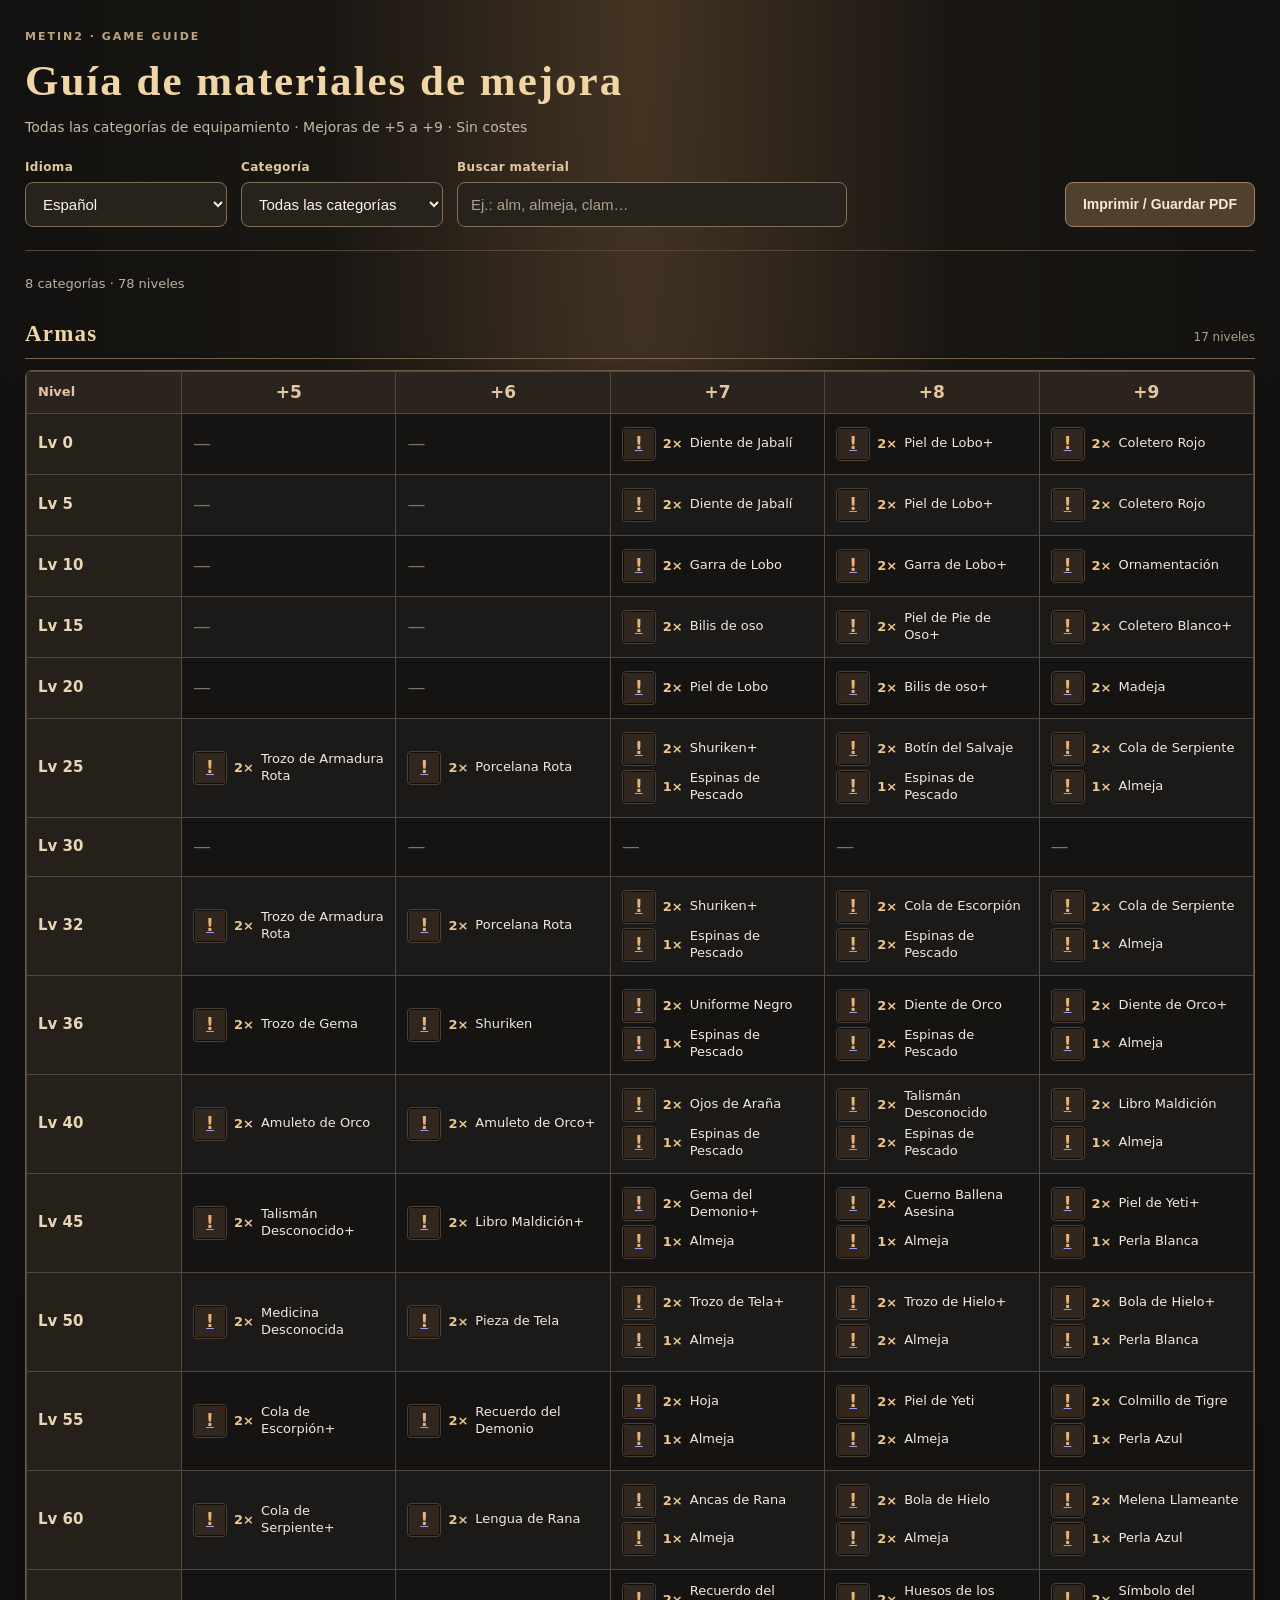
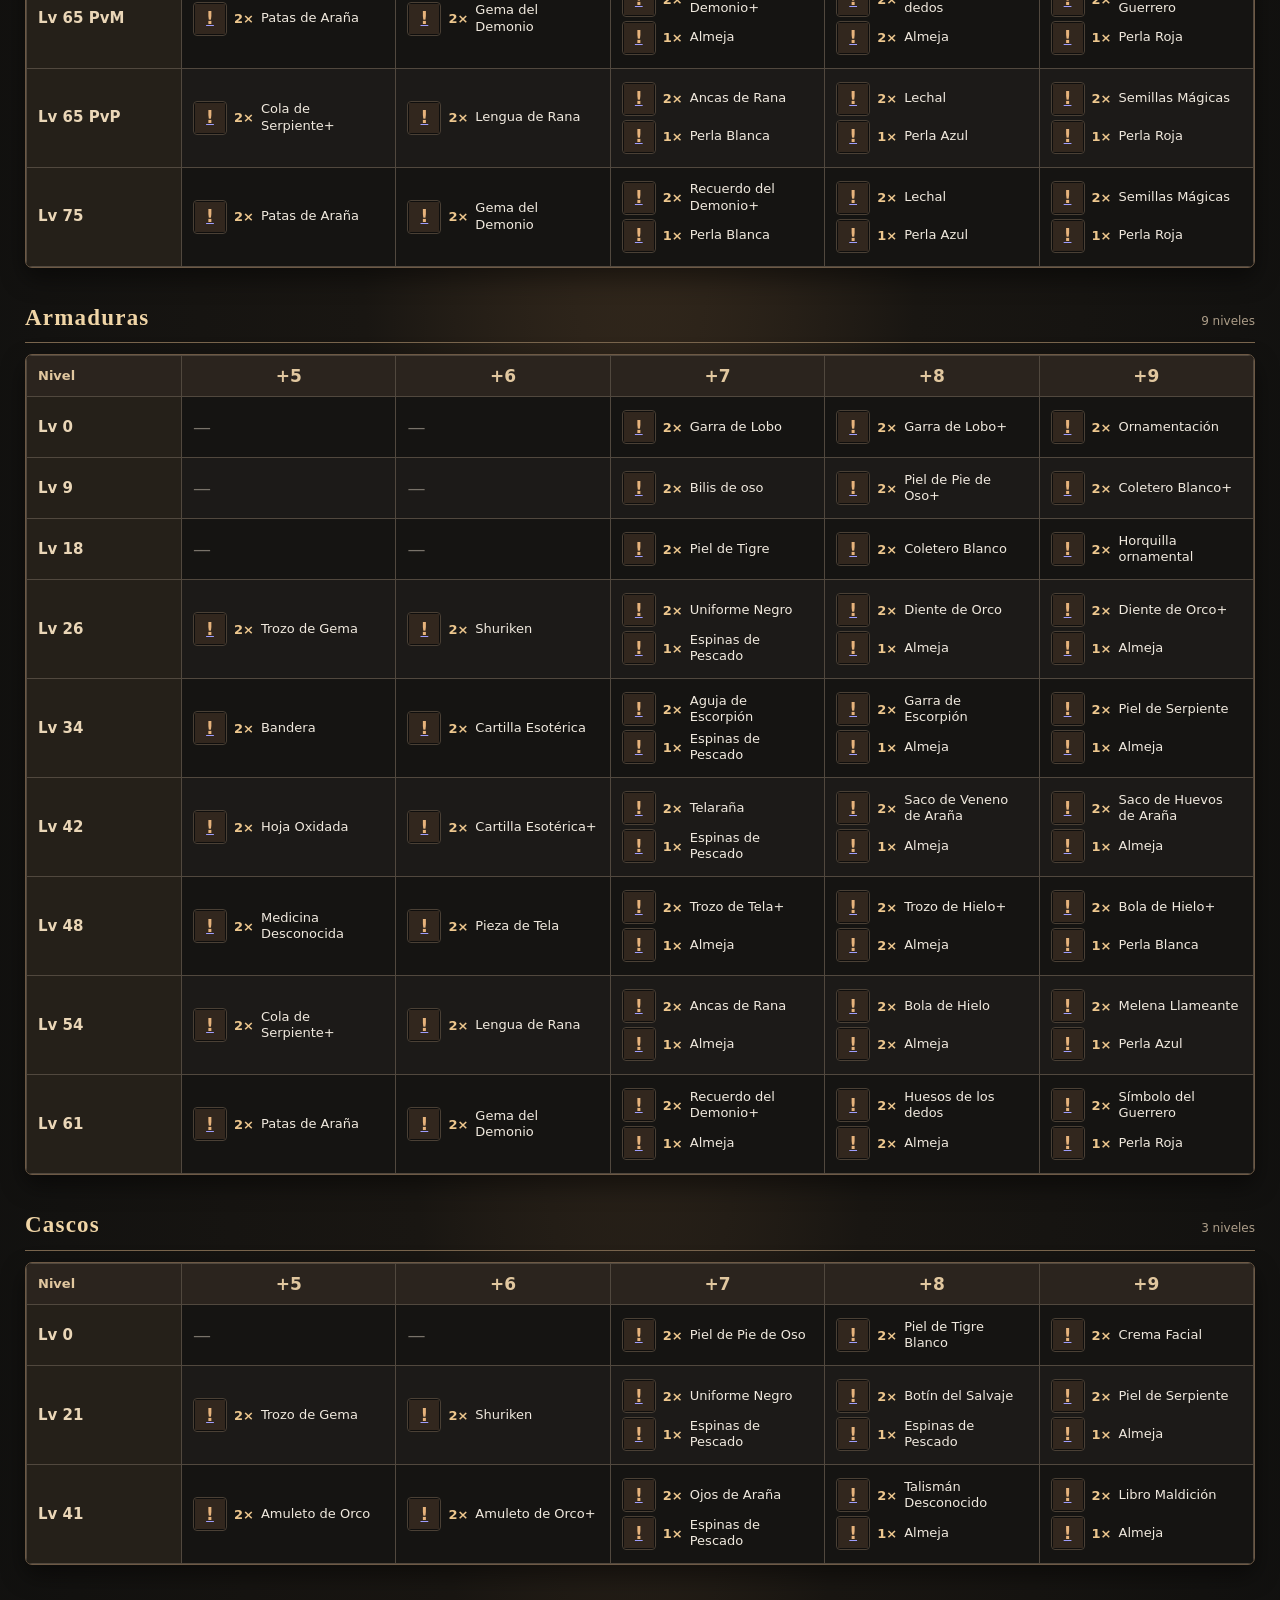
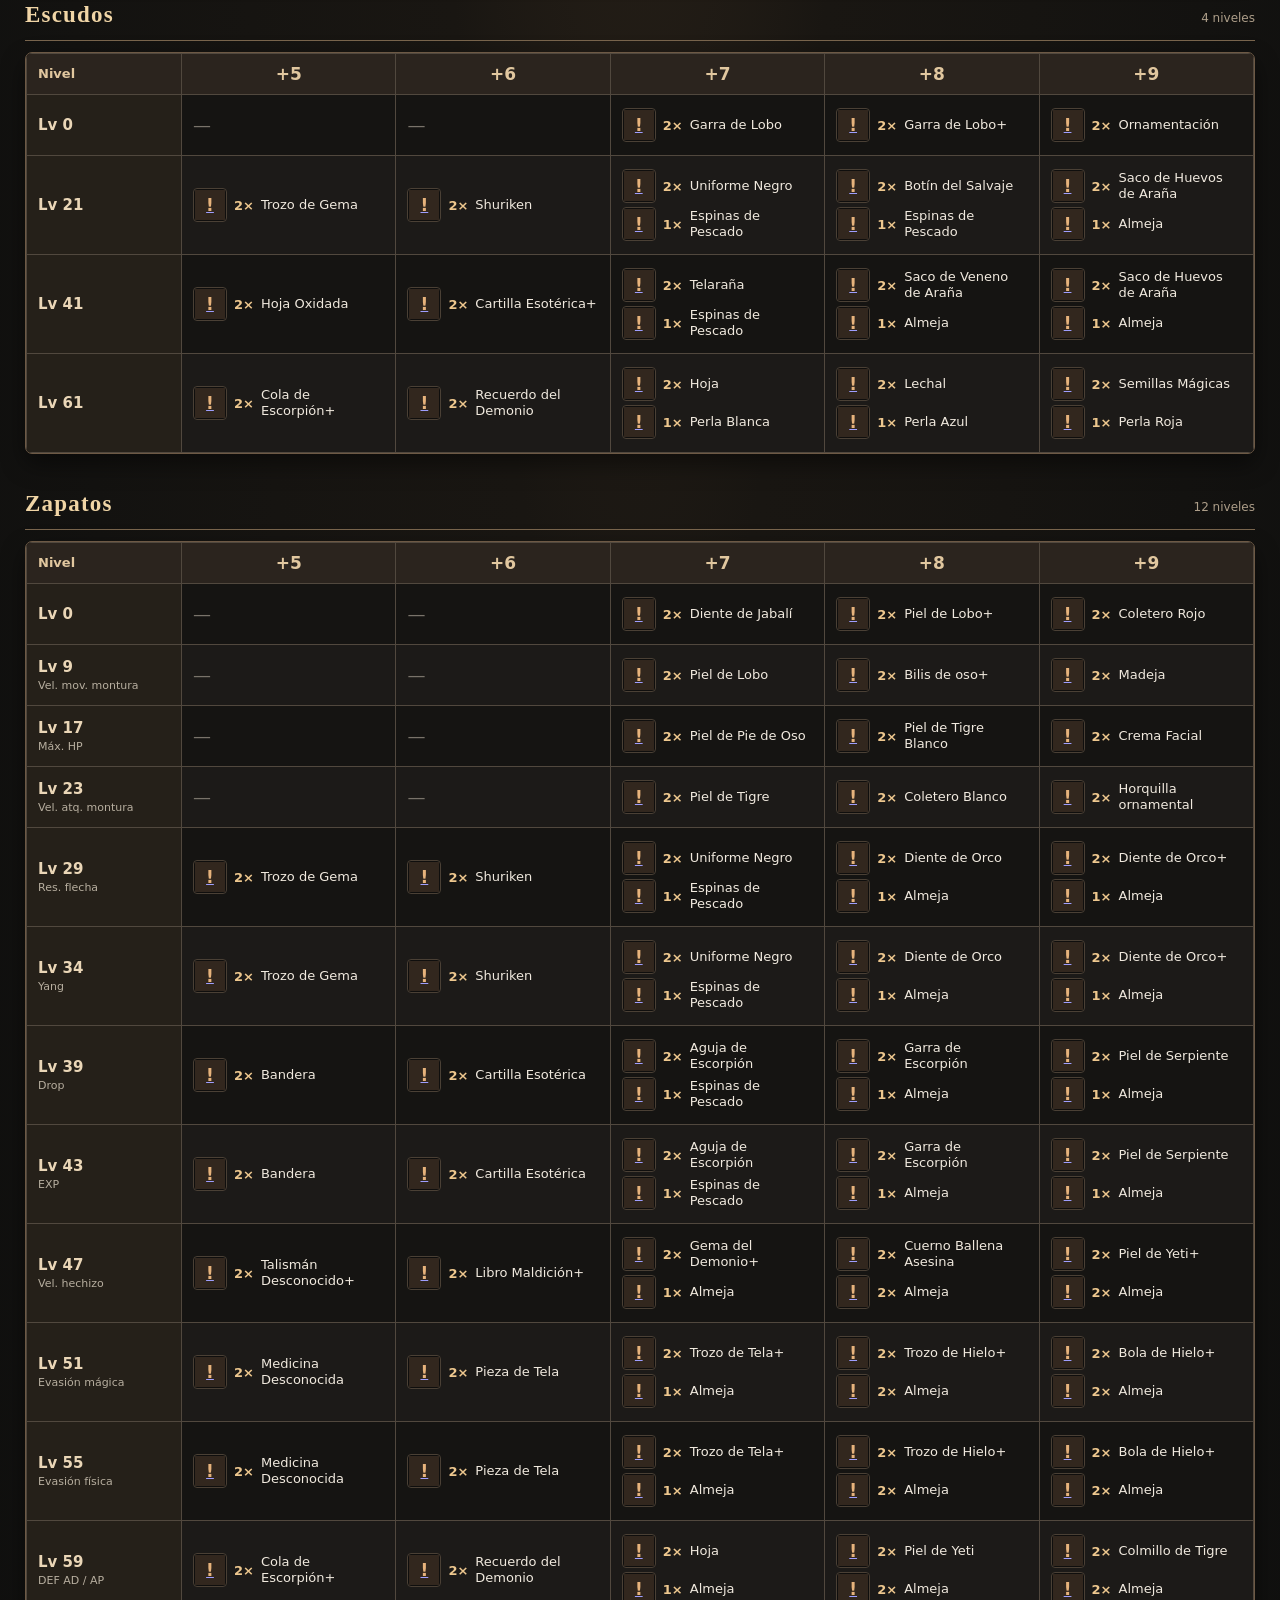
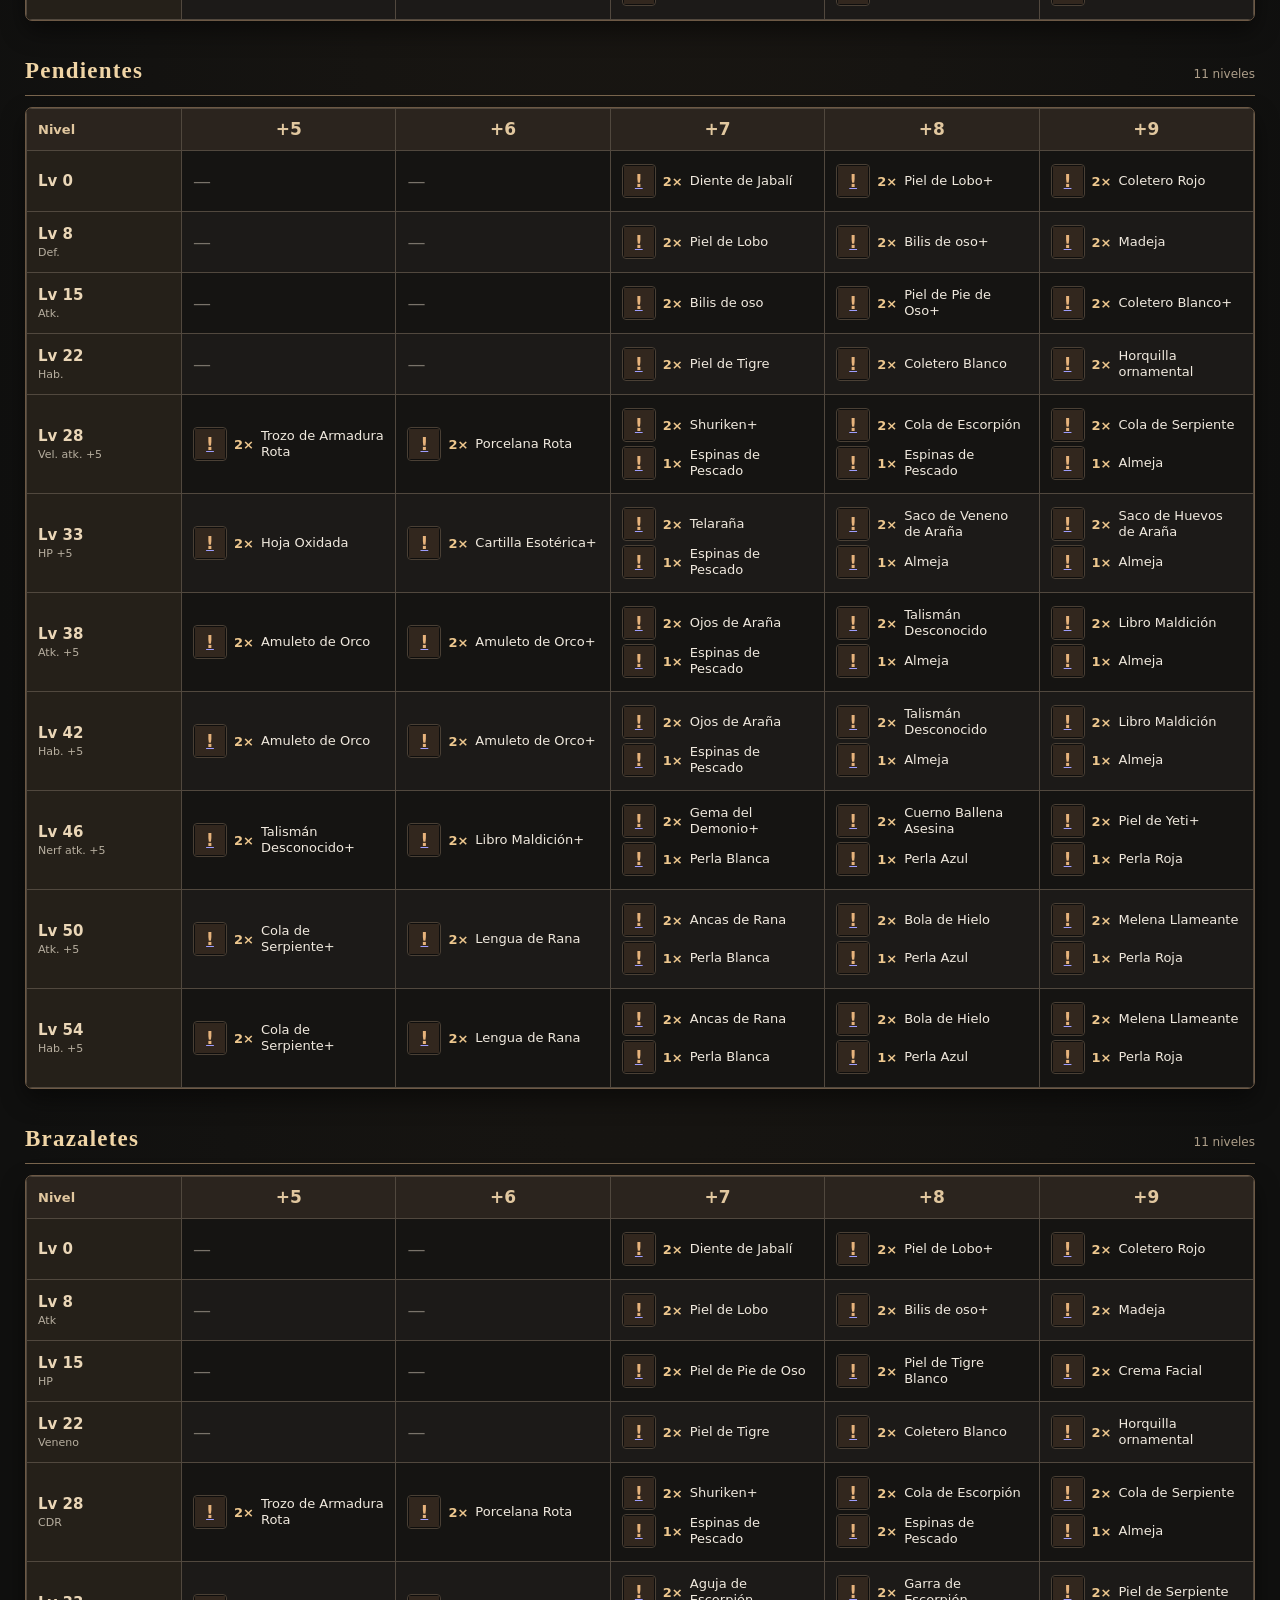
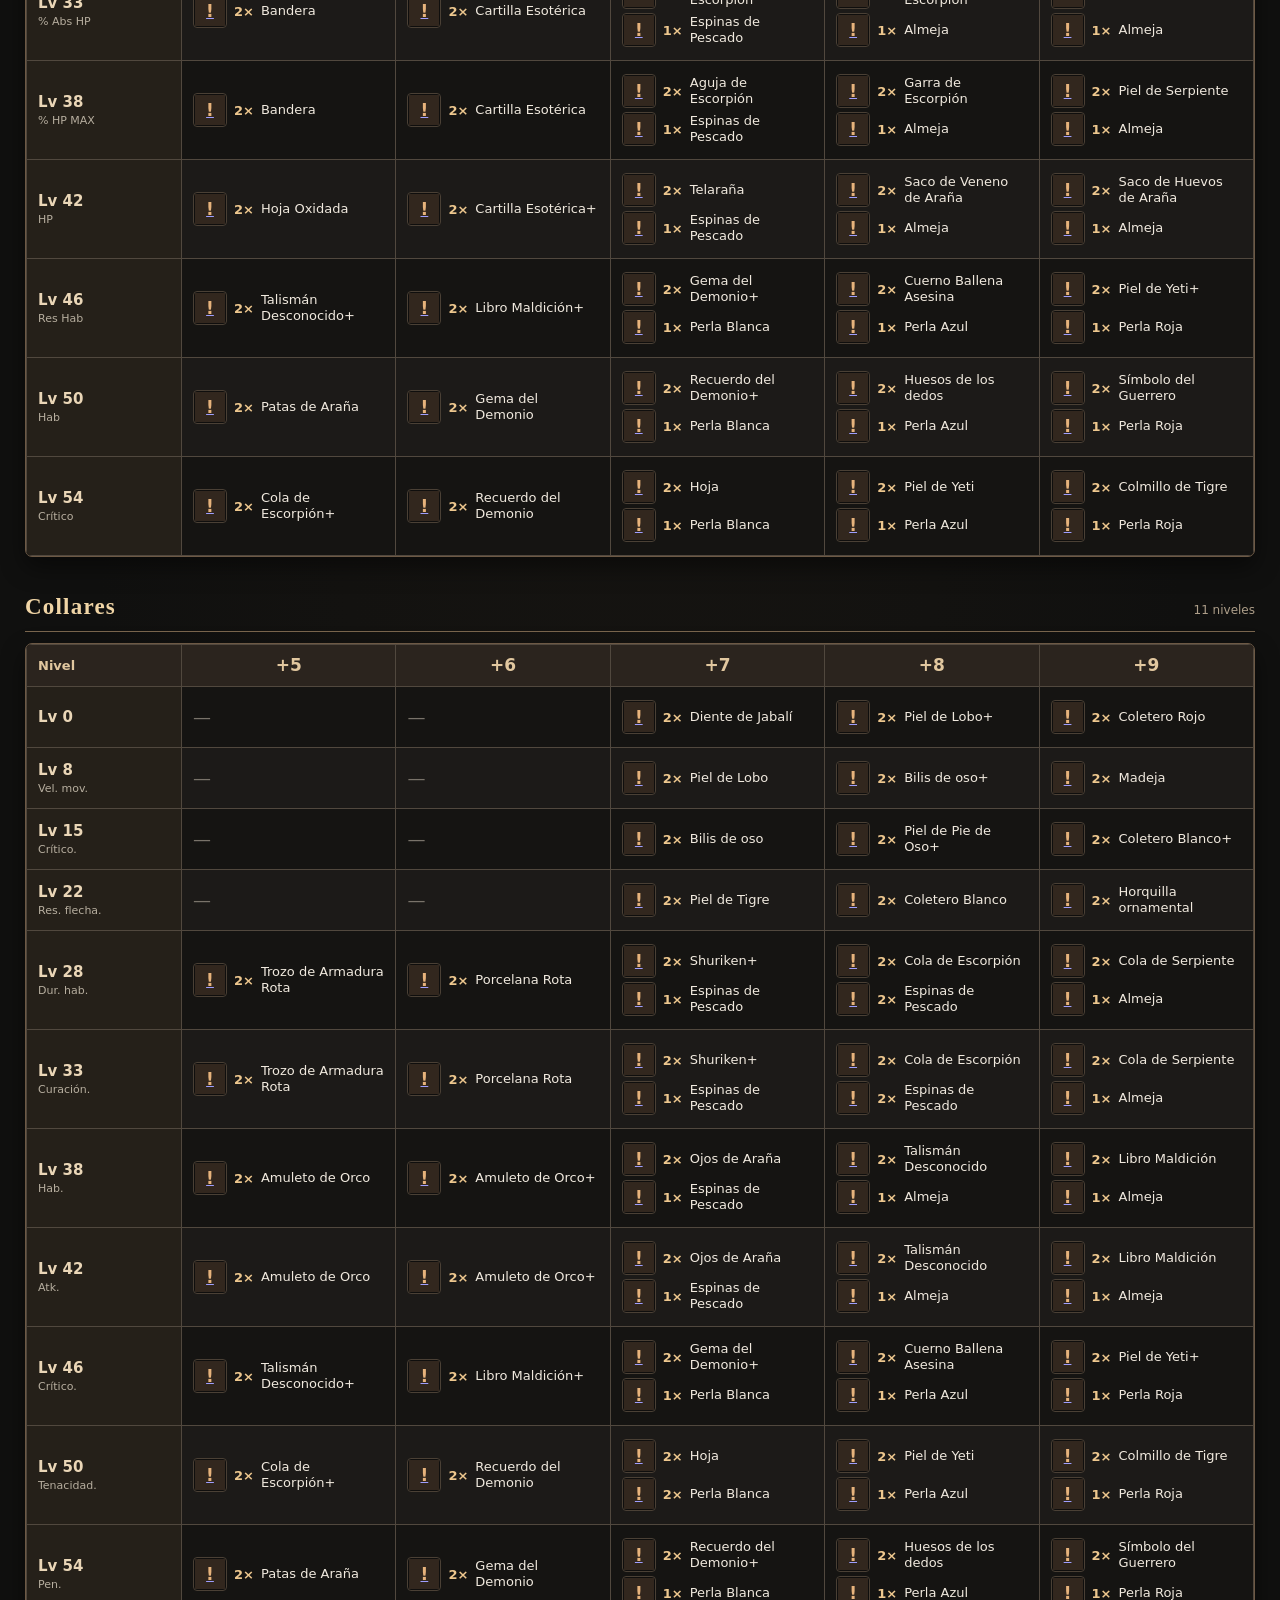
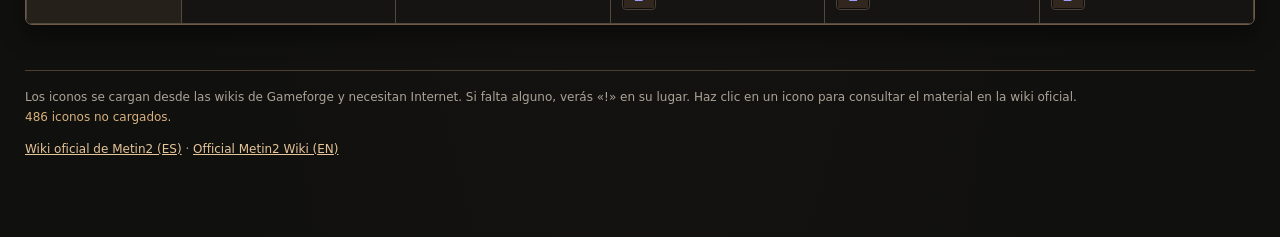
==== commit 7a250ad1: "Add files via upload" ====
--- a/index.html
+++ b/index.html
@@ -16,6 +16,11 @@
 .toolbar{display:flex;align-items:flex-end;gap:14px;flex-wrap:wrap;margin:22px 0 0}
 .field{display:flex;flex-direction:column;gap:7px;min-width:190px}
 .field label{font-size:12px;color:var(--gold);font-weight:700;letter-spacing:.35px}
+input[type="search"]{border:1px solid #80705b;background:#27221c;color:#fff4e4;border-radius:8px;padding:11px 13px;font-size:15px;min-height:45px;width:100%;min-width:225px;outline:none}
+input[type="search"]::placeholder{color:#afa08c;opacity:1}
+input[type="search"]:focus-visible{outline:3px solid #e2b977;outline-offset:2px}
+input[type="search"]::-webkit-search-cancel-button{cursor:pointer}
+.search-field{flex:1 1 260px;max-width:390px}
 select{appearance:auto;border:1px solid #80705b;background:#27221c;color:#fff4e4;border-radius:8px;padding:11px 13px;font-size:15px;min-height:45px;min-width:202px;cursor:pointer}
 select:focus-visible,button:focus-visible,a:focus-visible{outline:3px solid #e2b977;outline-offset:2px}
 button{border-radius:8px;min-height:45px;padding:10px 17px;font-size:14px;color:#f6e8d5;background:#51402d;border:1px solid #9f8464;font-weight:650;cursor:pointer}
@@ -39,6 +44,9 @@
 .level{font-size:15px;white-space:nowrap}
 .bonus{display:block;color:#b7ae9f;font-size:11px;font-weight:400;margin-top:2px}
 .mat{display:flex;align-items:center;gap:7px;text-align:left;margin:4px 0;min-height:34px}
+.mat.matched{border-left:3px solid #d9aa68;background:#3a3023;border-radius:4px;padding:4px 6px;margin-left:-7px}
+.mat.matched .item-name{color:#ffe1ac;font-weight:700}
+.no-results{padding:26px;border:1px dashed #78644c;border-radius:9px;background:#1e1b17;text-align:center;color:#e0ceb0;font-size:15px}
 .icon-link{flex:none;width:34px;height:34px;display:grid;place-items:center;border-radius:4px;background:#0f0e0d;border:1px solid #4a4035}
 .icon-link img{width:30px;height:30px;object-fit:contain}
 .icon-fallback{display:flex;justify-content:center;align-items:center;background:#32271e;color:#e7b37c;font-weight:700;font-size:17px;width:30px;height:30px}
@@ -48,7 +56,7 @@
 .footer{border-top:1px solid #4c3e31;padding-top:17px;margin-top:45px;color:#aca397;font-size:12px;line-height:1.65}
 .footer a{color:#e6c598}
 #failures{color:#d8b07d}
-@media(max-width:720px){.wrap{padding:18px 12px 40px}.toolbar{gap:12px}.field{flex:1 1 150px;min-width:130px}.field select{width:100%;min-width:0}.spacer{display:none}button{width:100%}table{min-width:1130px}.category-title{font-size:21px}}
+@media(max-width:720px){.wrap{padding:18px 12px 40px}.toolbar{gap:12px}.field{flex:1 1 150px;min-width:130px}.field select,.field input{width:100%;min-width:0}.spacer{display:none}button{width:100%}table{min-width:1130px}.category-title{font-size:21px}}
 @media print{@page{size:A3 landscape;margin:8mm}body{background:#151412;-webkit-print-color-adjust:exact;print-color-adjust:exact}.wrap{padding:0;max-width:none}.toolbar,.footer,.stats{display:none}.hero{padding-bottom:8px;margin:0 0 8px}h1{font-size:28px}.description{font-size:11px}.category{break-before:page;margin:0 0 7px}.category:first-child{break-before:auto}.table-scroller{border:0;box-shadow:none;overflow:visible}table{min-width:0}th,td{padding:4px 6px}.mat{gap:4px;min-height:25px;margin:1px 0}.icon-link{width:25px;height:25px}.icon-link img{width:23px;height:23px}.item-name{font-size:10px}tbody td{height:38px}.category-title{font-size:18px}}
 </style>
 </head>
@@ -61,6 +69,7 @@
 <div class="toolbar">
   <div class="field"><label for="lang" id="langLabel">Idioma</label><select id="lang" aria-label="Idioma"><option value="es">Español</option><option value="en">English</option></select></div>
   <div class="field"><label for="category" id="categoryLabel">Categoría</label><select id="category" aria-label="Categoría"><option value="all">Todas las categorías</option></select></div>
+  <div class="field search-field"><label for="search" id="searchLabel">Buscar material</label><input id="search" type="search" placeholder="Ej.: alm, almeja, clam…" autocomplete="off" spellcheck="false" maxlength="100" aria-controls="tables" /></div>
   <span class="spacer"></span>
   <button type="button" id="print">Imprimir / Guardar PDF</button>
 </div>
@@ -79,8 +88,8 @@
  brazaletes:['Brazaletes','Bracelets'],collares:['Collares','Necklaces']
 };
 const ui={
- es:{title:'Guía de materiales de mejora',desc:'Todas las categorías de equipamiento · Mejoras de +5 a +9 · Sin costes',language:'Idioma',category:'Categoría',all:'Todas las categorías',print:'Imprimir / Guardar PDF',level:'Nivel',rows:'niveles',groups:'categorías',onlyYang:'Sin materiales (solo Yang)',note:'Los iconos se cargan desde las wikis de Gameforge y necesitan Internet. Si falta alguno, verás «!» en su lugar. Haz clic en un icono para consultar el material en la wiki oficial.',failed:'iconos no cargados'},
- en:{title:'Upgrade Materials Guide',desc:'All equipment categories · Upgrades from +5 to +9 · No costs',language:'Language',category:'Category',all:'All categories',print:'Print / Save as PDF',level:'Level',rows:'levels',groups:'categories',onlyYang:'No materials (Yang only)',note:'Item icons are loaded from Gameforge wikis and require internet access. If an icon fails, you will see “!” instead. Click an icon to view the item on the official wiki.',failed:'icons could not be loaded'}
+ es:{title:'Guía de materiales de mejora',desc:'Todas las categorías de equipamiento · Mejoras de +5 a +9 · Sin costes',language:'Idioma',category:'Categoría',all:'Todas las categorías',print:'Imprimir / Guardar PDF',level:'Nivel',rows:'niveles',groups:'categorías',onlyYang:'Sin materiales (solo Yang)',search:'Buscar material',searchPlaceholder:'Ej.: alm, almeja, clam…',noResults:'No hay equipamientos que utilicen ese material. Prueba otro nombre o cambia la categoría.',matches:'niveles encontrados',note:'Los iconos se cargan desde las wikis de Gameforge y necesitan Internet. Si falta alguno, verás «!» en su lugar. Haz clic en un icono para consultar el material en la wiki oficial.',failed:'iconos no cargados'},
+ en:{title:'Upgrade Materials Guide',desc:'All equipment categories · Upgrades from +5 to +9 · No costs',language:'Language',category:'Category',all:'All categories',print:'Print / Save as PDF',level:'Level',rows:'levels',groups:'categories',onlyYang:'No materials (Yang only)',search:'Search material',searchPlaceholder:'E.g. clam, almeja…',noResults:'No equipment uses that material. Try a different name or category.',matches:'matching levels',note:'Item icons are loaded from Gameforge wikis and require internet access. If an icon fails, you will see “!” instead. Click an icon to view the item on the official wiki.',failed:'icons could not be loaded'}
 };
 const bonusMap={
  'Vel. mov. montura':'Mount movement speed','Vel. atq. montura':'Mount attack speed',
@@ -96,18 +105,34 @@
  'Res. flecha.':'Arrow resistance','Tenacidad.':'Tenacity','Vel. mov.':'Movement speed'
 };
 const $=id=>document.getElementById(id);
-const lang=$('lang'), category=$('category');
+const lang=$('lang'), category=$('category'), search=$('search');
 let broken=0;
+// Coincide con cualquier parte del nombre, en español o en inglés.
+// Ignora tildes y mayúsculas, y acepta plurales como «almejas» o «clams».
+function normalized(str){
+ return String(str || '').normalize('NFD').replace(/[\u0300-\u036f]/g,'').toLocaleLowerCase().trim();
+}
+function matchesItem(es, query){
+ if(!query)return true;
+ const item=DATA.items[es];
+ const alternatives=[query];
+ if(query.length>3 && query.endsWith('s'))alternatives.push(query.slice(0,-1));
+ const spanish=normalized(es), english=normalized(item ? item.en : '');
+ return alternatives.some(q=>spanish.includes(q)||english.includes(q));
+}
+function matchesRow(row,query){
+ return !query || row.cells.some(cell=>cell.some(([,name])=>matchesItem(name,query)));
+}
 function el(tag,className,text){
  const node=document.createElement(tag);
  if(className)node.className=className;
  if(text!==undefined)node.textContent=text;
  return node;
 }
-function itemElement(qty,es){
+function itemElement(qty,es,query){
  const d=DATA.items[es];
  const name=lang.value==='en'?d.en:es;
- const wrap=el('div','mat');
+ const wrap=el('div',matchesItem(es,query) && query ? 'mat matched' : 'mat');
  const link=el('a','icon-link');
  link.href='https://'+(lang.value==='en'?'en':'es')+'-wiki.metin2.gameforge.com/index.php/'+encodeURIComponent((lang.value==='en'?d.en:es).replace(/ /g,'_'));
  link.target='_blank';link.rel='noopener noreferrer';
@@ -125,21 +150,27 @@
  return wrap;
 }
 function render(){
- const locale=lang.value, t=ui[locale], cat=category.value;
+ const locale=lang.value, t=ui[locale], cat=category.value, query=normalized(search.value);
  document.documentElement.lang=locale;
  document.title='Metin2 · '+t.title;
  $('pageTitle').textContent=t.title;
  $('description').textContent=t.desc;
  $('langLabel').textContent=t.language;
  $('categoryLabel').textContent=t.category;
+ $('searchLabel').textContent=t.search;
+ search.placeholder=t.searchPlaceholder;
+ search.setAttribute('aria-label',t.search);
  $('print').textContent=t.print;
  $('sourceNote').textContent=t.note;
  for(const opt of category.options)opt.textContent=opt.value==='all'?t.all:names[opt.value][locale==='en'?1:0];
  const root=$('tables');root.replaceChildren();broken=0;$('failures').textContent='';
- const keys=cat==='all'?Object.keys(names):[cat];
- let rowCount=0;
- for(const key of keys){
-  const rows=DATA.categories[key];rowCount+=rows.length;
+ const selectedKeys=cat==='all'?Object.keys(names):[cat];
+ let rowCount=0, shownCategories=0;
+ for(const key of selectedKeys){
+  const rows=DATA.categories[key].filter(row=>matchesRow(row,query));
+  if(!rows.length)continue;
+  shownCategories++;
+  rowCount+=rows.length;
   const section=el('section','category');section.id='cat-'+key;
   const hd=el('div','category-head');
   hd.append(el('h2','category-title',names[key][locale==='en'?1:0]),el('span','count',rows.length+' '+t.rows));
@@ -160,20 +191,30 @@
    for(const cell of row.cells){
     const td=el('td');
     if(!cell||!cell.length){td.appendChild(el('span','empty','—'));td.title=t.onlyYang;}
-    else for(const [qty,es] of cell)td.appendChild(itemElement(qty,es));
+    else for(const [qty,es] of cell)td.appendChild(itemElement(qty,es,query));
     tr.appendChild(td);
    }
    tb.appendChild(tr);
   }
   table.appendChild(tb);scroll.appendChild(table);section.appendChild(scroll);root.appendChild(section);
  }
- $('stats').textContent=keys.length+' '+t.groups+' · '+rowCount+' '+t.rows;
+ if(!rowCount){
+  root.appendChild(el('div','no-results',t.noResults));
+ }
+ const groupLabel=shownCategories===1?(locale==='es'?'categoría':'category'):t.groups;
+ const levelLabel=rowCount===1?(query?(locale==='es'?'nivel encontrado':'matching level'):(locale==='es'?'nivel':'level')):(query?t.matches:t.rows);
+ $('stats').textContent=shownCategories+' '+groupLabel+' · '+rowCount+' '+levelLabel;
 }
 for(const key of Object.keys(names)){const opt=el('option','',names[key][0]);opt.value=key;category.appendChild(opt)}
 lang.addEventListener('change',render);
 category.addEventListener('change',render);
+let searchTimer;
+search.addEventListener('input',()=>{
+ clearTimeout(searchTimer);
+ searchTimer=setTimeout(render,120);
+});
 $('print').addEventListener('click',()=>window.print());
 render();
 </script>
 </body>
-</html>
+</html>
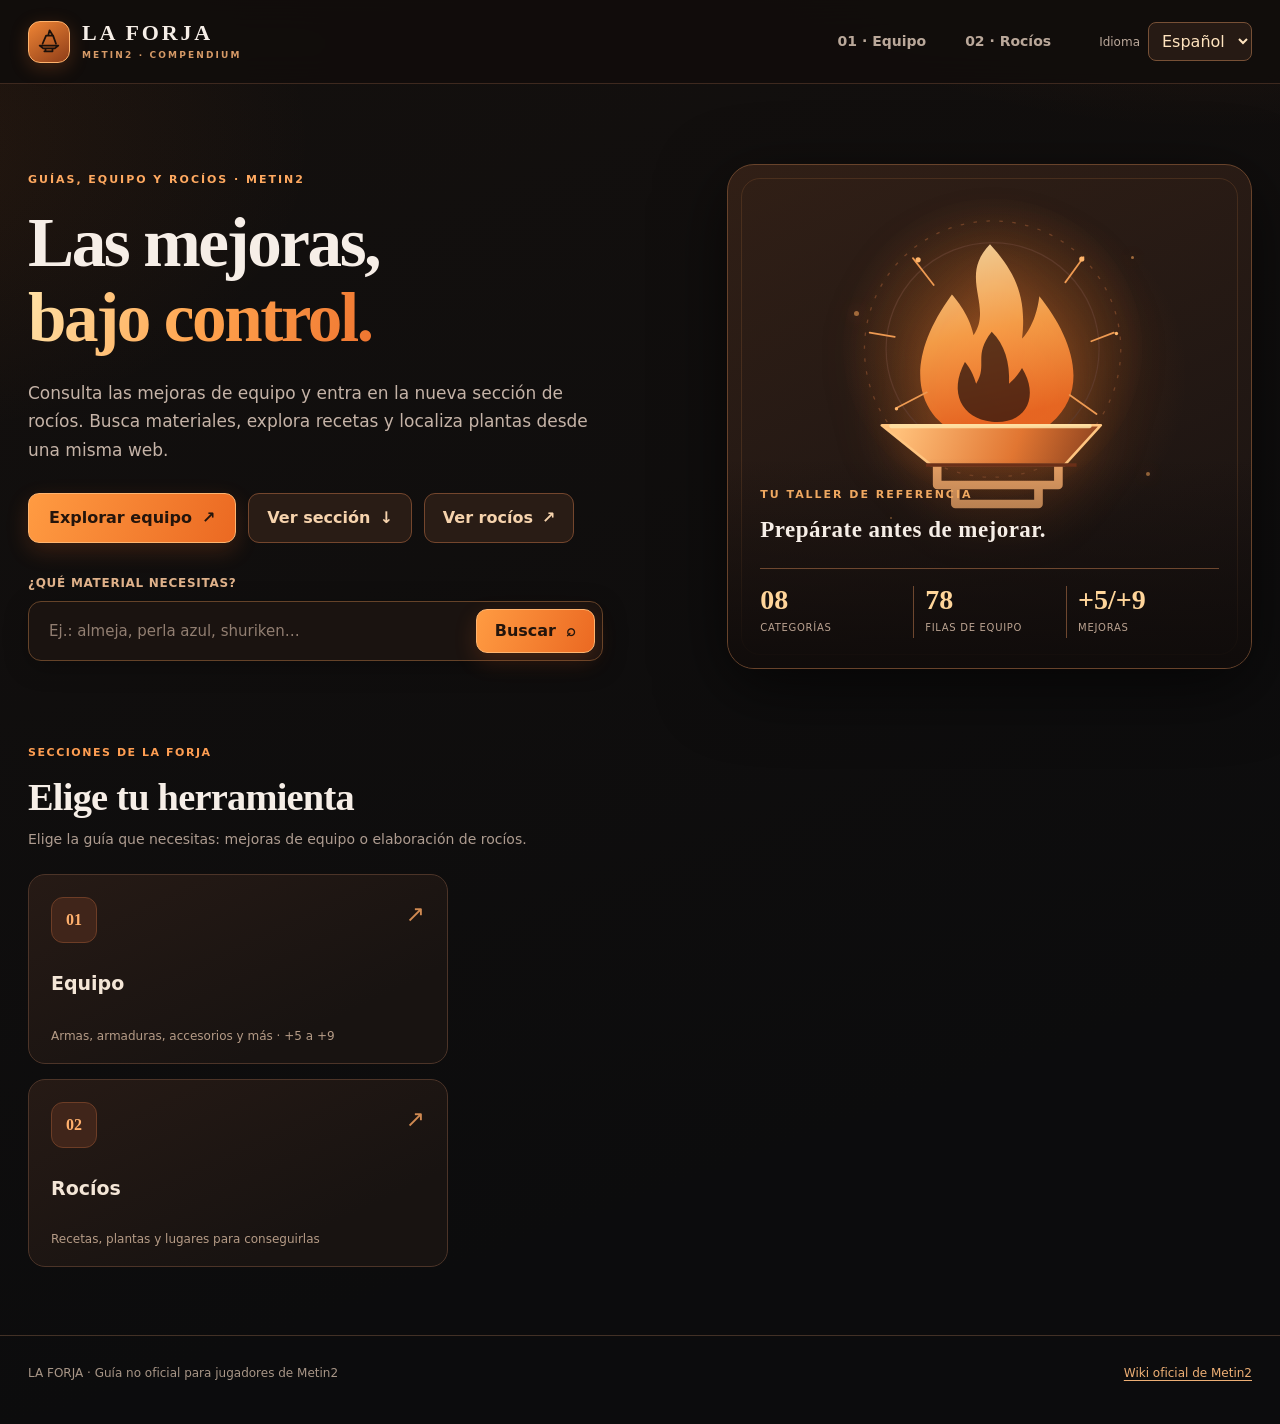
==== commit 2d1f7be0: "Add files via upload" ====
--- a/index.html
+++ b/index.html
@@ -1,220 +1,106 @@
 <!DOCTYPE html>
+
 <html lang="es">
 <head>
-<meta charset="utf-8">
-<meta name="viewport" content="width=device-width,initial-scale=1">
-<title>Metin2 · Guía de mejoras ES / EN</title>
-<style>
-:root{color-scheme:dark;--bg:#121110;--paper:#151412;--panel:#24201b;--gold:#e1c79f;--line:#51483e;--light:#f0e9de;--muted:#b2a89b}
-*{box-sizing:border-box}
-body{margin:0;background:radial-gradient(ellipse at 50% -160px,#443423 0%,#191612 35%,#10100f 85%);color:var(--light);font-family:system-ui,-apple-system,"Segoe UI",Arial,sans-serif;line-height:1.35}
-.wrap{max-width:1580px;margin:auto;padding:30px 25px 65px}
-.hero{border-bottom:1px solid #584736;padding:0 0 23px;margin-bottom:24px}
-.eyebrow{color:#bba580;text-transform:uppercase;letter-spacing:2px;font-weight:700;font-size:11px;margin:0 0 7px}
-h1{font-family:Georgia,"Times New Roman",serif;letter-spacing:2px;font-size:clamp(27px,4vw,43px);margin:0;color:#f0d5a6}
-.description{color:#c4b8a5;margin:8px 0 0;font-size:14px}
-.toolbar{display:flex;align-items:flex-end;gap:14px;flex-wrap:wrap;margin:22px 0 0}
-.field{display:flex;flex-direction:column;gap:7px;min-width:190px}
-.field label{font-size:12px;color:var(--gold);font-weight:700;letter-spacing:.35px}
-input[type="search"]{border:1px solid #80705b;background:#27221c;color:#fff4e4;border-radius:8px;padding:11px 13px;font-size:15px;min-height:45px;width:100%;min-width:225px;outline:none}
-input[type="search"]::placeholder{color:#afa08c;opacity:1}
-input[type="search"]:focus-visible{outline:3px solid #e2b977;outline-offset:2px}
-input[type="search"]::-webkit-search-cancel-button{cursor:pointer}
-.search-field{flex:1 1 260px;max-width:390px}
-select{appearance:auto;border:1px solid #80705b;background:#27221c;color:#fff4e4;border-radius:8px;padding:11px 13px;font-size:15px;min-height:45px;min-width:202px;cursor:pointer}
-select:focus-visible,button:focus-visible,a:focus-visible{outline:3px solid #e2b977;outline-offset:2px}
-button{border-radius:8px;min-height:45px;padding:10px 17px;font-size:14px;color:#f6e8d5;background:#51402d;border:1px solid #9f8464;font-weight:650;cursor:pointer}
-button:hover{background:#695238}
-.spacer{flex:1}
-.stats{color:#bcb1a2;font-size:13px;margin:16px 0 10px}
-.category{margin:25px 0 34px;scroll-margin-top:20px}
-.category-head{display:flex;justify-content:space-between;gap:14px;align-items:baseline;border-bottom:1px solid #7a664e;margin-bottom:11px;padding:0 0 9px}
-.category-title{margin:0;color:#f0d5a6;font-size:23px;font-family:Georgia,"Times New Roman",serif;letter-spacing:1.2px}
-.count{font-size:12px;color:#ad9e89}
-.table-scroller{overflow-x:auto;border:1px solid #6d5945;border-radius:7px;background:var(--paper);box-shadow:0 10px 25px #0007}
-table{border-collapse:collapse;width:100%;min-width:1050px;table-layout:fixed}
-col.level-col{width:155px}
-th,td{border:1px solid var(--line);padding:9px 11px}
-thead th{font-weight:700;color:var(--gold);font-size:17px;background:#2b241e;text-align:center}
-thead th:first-child{font-size:13px;text-align:left}
-tbody th{background:#252019;color:#ead6b7;text-align:left;font-size:15px}
-tbody tr:nth-child(even) td{background:#1c1a18}
-tbody tr:hover td{background:#322b22}
-td{vertical-align:middle;height:59px}
-.level{font-size:15px;white-space:nowrap}
-.bonus{display:block;color:#b7ae9f;font-size:11px;font-weight:400;margin-top:2px}
-.mat{display:flex;align-items:center;gap:7px;text-align:left;margin:4px 0;min-height:34px}
-.mat.matched{border-left:3px solid #d9aa68;background:#3a3023;border-radius:4px;padding:4px 6px;margin-left:-7px}
-.mat.matched .item-name{color:#ffe1ac;font-weight:700}
-.no-results{padding:26px;border:1px dashed #78644c;border-radius:9px;background:#1e1b17;text-align:center;color:#e0ceb0;font-size:15px}
-.icon-link{flex:none;width:34px;height:34px;display:grid;place-items:center;border-radius:4px;background:#0f0e0d;border:1px solid #4a4035}
-.icon-link img{width:30px;height:30px;object-fit:contain}
-.icon-fallback{display:flex;justify-content:center;align-items:center;background:#32271e;color:#e7b37c;font-weight:700;font-size:17px;width:30px;height:30px}
-.qty{flex:none;color:#edc78e;font-weight:700;font-size:13px;white-space:nowrap}
-.item-name{font-size:13px;line-height:1.3;overflow-wrap:anywhere}
-.empty{text-align:center;font-size:18px;color:#79736a}
-.footer{border-top:1px solid #4c3e31;padding-top:17px;margin-top:45px;color:#aca397;font-size:12px;line-height:1.65}
-.footer a{color:#e6c598}
-#failures{color:#d8b07d}
-@media(max-width:720px){.wrap{padding:18px 12px 40px}.toolbar{gap:12px}.field{flex:1 1 150px;min-width:130px}.field select,.field input{width:100%;min-width:0}.spacer{display:none}button{width:100%}table{min-width:1130px}.category-title{font-size:21px}}
-@media print{@page{size:A3 landscape;margin:8mm}body{background:#151412;-webkit-print-color-adjust:exact;print-color-adjust:exact}.wrap{padding:0;max-width:none}.toolbar,.footer,.stats{display:none}.hero{padding-bottom:8px;margin:0 0 8px}h1{font-size:28px}.description{font-size:11px}.category{break-before:page;margin:0 0 7px}.category:first-child{break-before:auto}.table-scroller{border:0;box-shadow:none;overflow:visible}table{min-width:0}th,td{padding:4px 6px}.mat{gap:4px;min-height:25px;margin:1px 0}.icon-link{width:25px;height:25px}.icon-link img{width:23px;height:23px}.item-name{font-size:10px}tbody td{height:38px}.category-title{font-size:18px}}
-</style>
+<meta charset="utf-8"/>
+<meta content="width=device-width, initial-scale=1" name="viewport"/>
+<meta content="#17100e" name="theme-color"/>
+<meta content="La Forja: guía de materiales y mejoras de Metin2. Consulta armas, armaduras, cascos, escudos, zapatos y accesorios en español e inglés." name="description"/>
+<title>La Forja · Guías de Metin2</title>
+<link href="estilos.css" rel="stylesheet"/>
 </head>
 <body>
-<main class="wrap">
-<header class="hero">
-<p class="eyebrow">METIN2 · GAME GUIDE</p>
-<h1 id="pageTitle">Guía de materiales de mejora</h1>
-<p id="description" class="description">Todas las categorías de equipamiento · Mejoras de +5 a +9 · Sin costes</p>
-<div class="toolbar">
-  <div class="field"><label for="lang" id="langLabel">Idioma</label><select id="lang" aria-label="Idioma"><option value="es">Español</option><option value="en">English</option></select></div>
-  <div class="field"><label for="category" id="categoryLabel">Categoría</label><select id="category" aria-label="Categoría"><option value="all">Todas las categorías</option></select></div>
-  <div class="field search-field"><label for="search" id="searchLabel">Buscar material</label><input id="search" type="search" placeholder="Ej.: alm, almeja, clam…" autocomplete="off" spellcheck="false" maxlength="100" aria-controls="tables" /></div>
-  <span class="spacer"></span>
-  <button type="button" id="print">Imprimir / Guardar PDF</button>
+<header class="site-header">
+<div class="shell header-inner">
+<a aria-label="La Forja, inicio" class="brand" href="index.html">
+<span aria-hidden="true" class="brand-mark"><svg fill="none" stroke="currentColor" stroke-linecap="round" stroke-linejoin="round" stroke-width="3" viewbox="0 0 48 48"><path d="M8 30h32l-6 5H14l-6-5ZM18 35v5m12-5v5H16"></path><path d="M13 27l6-14h12l5 14"></path><path d="m23 11 2-7 5 8"></path></svg></span>
+<span><span class="brand-name">LA FORJA</span><span class="brand-caption">Metin2 · Compendium</span></span>
+</a>
+<nav aria-label="Navegación principal" class="main-nav">
+<a data-crafting-link="" data-en="01 · Equipment" data-es="01 · Equipo" href="crafting.html">01 · Equipo</a>
+<a data-en="02 · Dews" data-es="02 · Rocíos" data-rocios-link="" href="rocios.html">02 · Rocíos</a></nav>
+<div class="top-lang"><label data-en="Language" data-es="Idioma" for="homeLang">Idioma</label><select aria-label="Idioma / Language" id="homeLang"><option value="es">Español</option><option value="en">English</option></select></div>
 </div>
 </header>
-<div class="stats" id="stats" aria-live="polite"></div>
-<div id="tables"></div>
-<footer class="footer"><div id="sourceNote">Los iconos se cargan desde las wikis de Gameforge y necesitan Internet. Si falta alguno, verás «!» en su lugar. Haz clic en un icono para consultar el material en la wiki oficial.</div><div id="failures" role="status"></div><p><a href="https://es-wiki.metin2.gameforge.com/index.php/Items_para_mejoras" target="_blank" rel="noopener noreferrer" id="esLink">Wiki oficial de Metin2 (ES)</a> · <a href="https://en-wiki.metin2.gameforge.com/index.php/Upgrade_Items" target="_blank" rel="noopener noreferrer" id="enLink">Official Metin2 Wiki (EN)</a></p></footer>
+<main class="shell">
+<section aria-labelledby="hero-title" class="home-hero">
+<div>
+<div class="kicker" data-en="GUIDES, EQUIPMENT &amp; DEWS · METIN2" data-es="GUÍAS, EQUIPO Y ROCÍOS · METIN2">GUÍAS, EQUIPO Y ROCÍOS · METIN2</div>
+<h1 id="hero-title"><span data-en="Every upgrade," data-es="Las mejoras,">Las mejoras,</span><br/><span class="gradient-text" data-en="under control." data-es="bajo control.">bajo control.</span></h1>
+<p class="lead" data-en="Check equipment upgrades and explore the new dews section. Search materials, explore recipes and find herbs in one place." data-es="Consulta las mejoras de equipo y entra en la nueva sección de rocíos. Busca materiales, explora recetas y localiza plantas desde una misma web.">Consulta las mejoras de equipo y entra en la nueva sección de rocíos. Busca materiales, explora recetas y localiza plantas desde una misma web.</p>
+<div class="hero-actions">
+<a class="button-primary" data-crafting-link="" href="crafting.html"><span data-en="Explore equipment" data-es="Explorar equipo">Explorar equipo</span><span aria-hidden="true">↗</span></a>
+<a class="button-secondary" href="#categorias"><span data-en="View section" data-es="Ver sección">Ver sección</span><span aria-hidden="true">↓</span></a>
+<a class="button-secondary" data-rocios-link="" href="rocios.html"><span data-en="See dews" data-es="Ver rocíos">Ver rocíos</span><span aria-hidden="true">↗</span></a></div>
+<form action="crafting.html" class="quick-search" method="get" role="search">
+<label data-en="WHICH MATERIAL DO YOU NEED?" data-es="¿QUÉ MATERIAL NECESITAS?" for="quickSearch">¿QUÉ MATERIAL NECESITAS?</label>
+<div class="search-combo">
+<input autocomplete="off" id="quickSearch" maxlength="100" name="buscar" placeholder="Ej.: almeja, perla azul, shuriken…" spellcheck="false" type="search"/>
+<input id="queryLanguage" name="lang" type="hidden" value="es"/>
+<button class="button-primary" type="submit"><span data-en="Search" data-es="Buscar">Buscar</span><span aria-hidden="true">⌕</span></button>
+</div>
+</form>
+</div>
+<div aria-label="Ilustración decorativa de un yunque y una llama" class="hero-visual">
+<span class="ember e1"></span><span class="ember e2"></span><span class="ember e3"></span><span class="ember e4"></span>
+<div aria-hidden="true" class="forge-art">
+<svg fill="none" viewbox="0 0 440 410" xmlns="http://www.w3.org/2000/svg">
+<defs><radialgradient cx="0" cy="0" gradienttransform="translate(225 186) rotate(90) scale(181)" gradientunits="userSpaceOnUse" id="flameGlow" r="1"><stop stop-color="#FF862C" stop-opacity=".30"></stop><stop offset="1" stop-color="#FF862C" stop-opacity="0"></stop></radialgradient><lineargradient gradientunits="userSpaceOnUse" id="metal" x1="115" x2="341" y1="280" y2="365"><stop stop-color="#FFC07A"></stop><stop offset=".55" stop-color="#E17632"></stop><stop offset="1" stop-color="#7C381B"></stop></lineargradient><lineargradient gradientunits="userSpaceOnUse" id="fire" x1="207" x2="253" y1="60" y2="261"><stop stop-color="#FFDBA0"></stop><stop offset=".5" stop-color="#FFA44B"></stop><stop offset="1" stop-color="#F06A23"></stop></lineargradient></defs>
+<circle cx="223" cy="185" fill="url(#flameGlow)" r="173"></circle>
+<circle cx="223" cy="186" r="148" stroke="#8D502F" stroke-dasharray="4 11" stroke-opacity=".65" stroke-width="1.5"></circle>
+<circle cx="223" cy="186" r="123" stroke="#5E3A29" stroke-width="1.5"></circle>
+<path d="M220 65c-37 38 4 71-19 105-5-26-25-47-25-47-43 59-45 107-22 138 26 35 98 43 136 11 49-41 21-105-13-147-4 34-20 49-20 49 6-50-9-78-37-109Z" fill="url(#fire)" opacity=".92"></path>
+<path d="M222 166c-22 28-4 38-18 60-5-17-13-25-13-25-19 35-4 65 31 69 39 4 56-28 35-62-8 13-15 18-15 18 1-25-5-45-20-60Z" fill="#2E160E" opacity=".76"></path>
+<path d="M95 274h253l-42 46H152l-57-46Z" fill="url(#metal)" stroke="#FFC580" stroke-linejoin="round" stroke-width="3"></path>
+<path d="M159 320v23h140v-23M180 343v22h96v-22" stroke="#E9A266" stroke-linejoin="round" stroke-width="10"></path>
+<path d="M146 320h174" stroke="#6D3018" stroke-width="4"></path>
+<path d="M106 275h229" opacity=".88" stroke="#FFE3A6" stroke-linecap="round" stroke-width="5"></path>
+<path d="m155 112-24-31M307 109l21-29M110 172l-29-5M337 177l26-10M147 236l-35 18M312 239l31 22" stroke="#EE9A52" stroke-linecap="round" stroke-width="2"></path>
+<circle cx="137" cy="83" fill="#FFB56A" r="3"></circle><circle cx="326" cy="82" fill="#FFB56A" r="3"></circle><circle cx="366" cy="168" fill="#FFB56A" r="2"></circle><circle cx="112" cy="255" fill="#FFB56A" r="2"></circle>
+</svg>
+</div>
+<div class="hero-visual-caption">
+<span class="mini" data-en="YOUR UPGRADE WORKSHOP" data-es="TU TALLER DE REFERENCIA">TU TALLER DE REFERENCIA</span>
+<strong data-en="Prepare before upgrading." data-es="Prepárate antes de mejorar.">Prepárate antes de mejorar.</strong>
+<div class="visual-stats">
+<div><b>08</b><span data-en="Categories" data-es="Categorías">Categorías</span></div>
+<div><b>78</b><span data-en="Equipment rows" data-es="Filas de equipo">Filas de equipo</span></div>
+<div><b>+5/+9</b><span data-en="Upgrades" data-es="Mejoras">Mejoras</span></div>
+</div>
+</div>
+</div>
+</section>
+<section aria-labelledby="categories-title" id="categorias">
+<div class="section-heading">
+<div><div class="eyebrow" data-en="THE FORGE SECTIONS" data-es="SECCIONES DE LA FORJA">SECCIONES DE LA FORJA</div><h2 data-en="Choose your tool" data-es="Elige tu herramienta" id="categories-title">Elige tu herramienta</h2><p data-en="Choose your guide: equipment upgrades or dew crafting." data-es="Elige la guía que necesitas: mejoras de equipo o elaboración de rocíos.">Elige la guía que necesitas: mejoras de equipo o elaboración de rocíos.</p></div>
+</div>
+<div class="category-grid">
+<a class="category-card category-card--equipment" data-crafting-link="" href="crafting.html">
+<div class="card-top"><span class="category-index">01</span><span aria-hidden="true" class="arrow">↗</span></div>
+<h3 data-en="Equipment" data-es="Equipo">Equipo</h3>
+<span class="card-meta" data-en="Weapons, armour, accessories and more · +5 to +9" data-es="Armas, armaduras, accesorios y más · +5 a +9">Armas, armaduras, accesorios y más · +5 a +9</span>
+</a>
+<a class="category-card category-card--dews" data-rocios-link="" href="rocios.html"><div class="card-top"><span class="category-index">02</span><span aria-hidden="true" class="arrow">↗</span></div><h3 data-en="Dews" data-es="Rocíos">Rocíos</h3><span class="card-meta" data-en="Recipes, herbs and where to obtain them" data-es="Recetas, plantas y lugares para conseguirlas">Recetas, plantas y lugares para conseguirlas</span></a></div>
+</section>
 </main>
-<script id="game-data" type="application/json">{"categories":{"armas":[{"level":"Lv 0","bonus":"","cells":[[],[],[[2,"Diente de Jabalí"]],[[2,"Piel de Lobo+"]],[[2,"Coletero Rojo"]]]},{"level":"Lv 5","bonus":"","cells":[[],[],[[2,"Diente de Jabalí"]],[[2,"Piel de Lobo+"]],[[2,"Coletero Rojo"]]]},{"level":"Lv 10","bonus":"","cells":[[],[],[[2,"Garra de Lobo"]],[[2,"Garra de Lobo+"]],[[2,"Ornamentación"]]]},{"level":"Lv 15","bonus":"","cells":[[],[],[[2,"Bilis de oso"]],[[2,"Piel de Pie de Oso+"]],[[2,"Coletero Blanco+"]]]},{"level":"Lv 20","bonus":"","cells":[[],[],[[2,"Piel de Lobo"]],[[2,"Bilis de oso+"]],[[2,"Madeja"]]]},{"level":"Lv 25","bonus":"","cells":[[[2,"Trozo de Armadura Rota"]],[[2,"Porcelana Rota"]],[[2,"Shuriken+"],[1,"Espinas de Pescado"]],[[2,"Botín del Salvaje"],[1,"Espinas de Pescado"]],[[2,"Cola de Serpiente"],[1,"Almeja"]]]},{"level":"Lv 30","bonus":"","cells":[[],[],[],[],[]]},{"level":"Lv 32","bonus":"","cells":[[[2,"Trozo de Armadura Rota"]],[[2,"Porcelana Rota"]],[[2,"Shuriken+"],[1,"Espinas de Pescado"]],[[2,"Cola de Escorpión"],[2,"Espinas de Pescado"]],[[2,"Cola de Serpiente"],[1,"Almeja"]]]},{"level":"Lv 36","bonus":"","cells":[[[2,"Trozo de Gema"]],[[2,"Shuriken"]],[[2,"Uniforme Negro"],[1,"Espinas de Pescado"]],[[2,"Diente de Orco"],[2,"Espinas de Pescado"]],[[2,"Diente de Orco+"],[1,"Almeja"]]]},{"level":"Lv 40","bonus":"","cells":[[[2,"Amuleto de Orco"]],[[2,"Amuleto de Orco+"]],[[2,"Ojos de Araña"],[1,"Espinas de Pescado"]],[[2,"Talismán Desconocido"],[2,"Espinas de Pescado"]],[[2,"Libro Maldición"],[1,"Almeja"]]]},{"level":"Lv 45","bonus":"","cells":[[[2,"Talismán Desconocido+"]],[[2,"Libro Maldición+"]],[[2,"Gema del Demonio+"],[1,"Almeja"]],[[2,"Cuerno Ballena Asesina"],[1,"Almeja"]],[[2,"Piel de Yeti+"],[1,"Perla Blanca"]]]},{"level":"Lv 50","bonus":"","cells":[[[2,"Medicina Desconocida"]],[[2,"Pieza de Tela"]],[[2,"Trozo de Tela+"],[1,"Almeja"]],[[2,"Trozo de Hielo+"],[2,"Almeja"]],[[2,"Bola de Hielo+"],[1,"Perla Blanca"]]]},{"level":"Lv 55","bonus":"","cells":[[[2,"Cola de Escorpión+"]],[[2,"Recuerdo del Demonio"]],[[2,"Hoja"],[1,"Almeja"]],[[2,"Piel de Yeti"],[2,"Almeja"]],[[2,"Colmillo de Tigre"],[1,"Perla Azul"]]]},{"level":"Lv 60","bonus":"","cells":[[[2,"Cola de Serpiente+"]],[[2,"Lengua de Rana"]],[[2,"Ancas de Rana"],[1,"Almeja"]],[[2,"Bola de Hielo"],[2,"Almeja"]],[[2,"Melena Llameante"],[1,"Perla Azul"]]]},{"level":"Lv 65 PvM","bonus":"","cells":[[[2,"Patas de Araña"]],[[2,"Gema del Demonio"]],[[2,"Recuerdo del Demonio+"],[1,"Almeja"]],[[2,"Huesos de los dedos"],[2,"Almeja"]],[[2,"Símbolo del Guerrero"],[1,"Perla Roja"]]]},{"level":"Lv 65 PvP","bonus":"","cells":[[[2,"Cola de Serpiente+"]],[[2,"Lengua de Rana"]],[[2,"Ancas de Rana"],[1,"Perla Blanca"]],[[2,"Lechal"],[1,"Perla Azul"]],[[2,"Semillas Mágicas"],[1,"Perla Roja"]]]},{"level":"Lv 75","bonus":"","cells":[[[2,"Patas de Araña"]],[[2,"Gema del Demonio"]],[[2,"Recuerdo del Demonio+"],[1,"Perla Blanca"]],[[2,"Lechal"],[1,"Perla Azul"]],[[2,"Semillas Mágicas"],[1,"Perla Roja"]]]}],"armaduras":[{"level":"Lv 0","bonus":"","cells":[[],[],[[2,"Garra de Lobo"]],[[2,"Garra de Lobo+"]],[[2,"Ornamentación"]]]},{"level":"Lv 9","bonus":"","cells":[[],[],[[2,"Bilis de oso"]],[[2,"Piel de Pie de Oso+"]],[[2,"Coletero Blanco+"]]]},{"level":"Lv 18","bonus":"","cells":[[],[],[[2,"Piel de Tigre"]],[[2,"Coletero Blanco"]],[[2,"Horquilla ornamental"]]]},{"level":"Lv 26","bonus":"","cells":[[[2,"Trozo de Gema"]],[[2,"Shuriken"]],[[2,"Uniforme Negro"],[1,"Espinas de Pescado"]],[[2,"Diente de Orco"],[1,"Almeja"]],[[2,"Diente de Orco+"],[1,"Almeja"]]]},{"level":"Lv 34","bonus":"","cells":[[[2,"Bandera"]],[[2,"Cartilla Esotérica"]],[[2,"Aguja de Escorpión"],[1,"Espinas de Pescado"]],[[2,"Garra de Escorpión"],[1,"Almeja"]],[[2,"Piel de Serpiente"],[1,"Almeja"]]]},{"level":"Lv 42","bonus":"","cells":[[[2,"Hoja Oxidada"]],[[2,"Cartilla Esotérica+"]],[[2,"Telaraña"],[1,"Espinas de Pescado"]],[[2,"Saco de Veneno de Araña"],[1,"Almeja"]],[[2,"Saco de Huevos de Araña"],[1,"Almeja"]]]},{"level":"Lv 48","bonus":"","cells":[[[2,"Medicina Desconocida"]],[[2,"Pieza de Tela"]],[[2,"Trozo de Tela+"],[1,"Almeja"]],[[2,"Trozo de Hielo+"],[2,"Almeja"]],[[2,"Bola de Hielo+"],[1,"Perla Blanca"]]]},{"level":"Lv 54","bonus":"","cells":[[[2,"Cola de Serpiente+"]],[[2,"Lengua de Rana"]],[[2,"Ancas de Rana"],[1,"Almeja"]],[[2,"Bola de Hielo"],[2,"Almeja"]],[[2,"Melena Llameante"],[1,"Perla Azul"]]]},{"level":"Lv 61","bonus":"","cells":[[[2,"Patas de Araña"]],[[2,"Gema del Demonio"]],[[2,"Recuerdo del Demonio+"],[1,"Almeja"]],[[2,"Huesos de los dedos"],[2,"Almeja"]],[[2,"Símbolo del Guerrero"],[1,"Perla Roja"]]]}],"cascos":[{"level":"Lv 0","bonus":"","cells":[[],[],[[2,"Piel de Pie de Oso"]],[[2,"Piel de Tigre Blanco"]],[[2,"Crema Facial"]]]},{"level":"Lv 21","bonus":"","cells":[[[2,"Trozo de Gema"]],[[2,"Shuriken"]],[[2,"Uniforme Negro"],[1,"Espinas de Pescado"]],[[2,"Botín del Salvaje"],[1,"Espinas de Pescado"]],[[2,"Piel de Serpiente"],[1,"Almeja"]]]},{"level":"Lv 41","bonus":"","cells":[[[2,"Amuleto de Orco"]],[[2,"Amuleto de Orco+"]],[[2,"Ojos de Araña"],[1,"Espinas de Pescado"]],[[2,"Talismán Desconocido"],[1,"Almeja"]],[[2,"Libro Maldición"],[1,"Almeja"]]]}],"escudos":[{"level":"Lv 0","bonus":"","cells":[[],[],[[2,"Garra de Lobo"]],[[2,"Garra de Lobo+"]],[[2,"Ornamentación"]]]},{"level":"Lv 21","bonus":"","cells":[[[2,"Trozo de Gema"]],[[2,"Shuriken"]],[[2,"Uniforme Negro"],[1,"Espinas de Pescado"]],[[2,"Botín del Salvaje"],[1,"Espinas de Pescado"]],[[2,"Saco de Huevos de Araña"],[1,"Almeja"]]]},{"level":"Lv 41","bonus":"","cells":[[[2,"Hoja Oxidada"]],[[2,"Cartilla Esotérica+"]],[[2,"Telaraña"],[1,"Espinas de Pescado"]],[[2,"Saco de Veneno de Araña"],[1,"Almeja"]],[[2,"Saco de Huevos de Araña"],[1,"Almeja"]]]},{"level":"Lv 61","bonus":"","cells":[[[2,"Cola de Escorpión+"]],[[2,"Recuerdo del Demonio"]],[[2,"Hoja"],[1,"Perla Blanca"]],[[2,"Lechal"],[1,"Perla Azul"]],[[2,"Semillas Mágicas"],[1,"Perla Roja"]]]}],"zapatos":[{"level":"Lv 0","bonus":"","cells":[[],[],[[2,"Diente de Jabalí"]],[[2,"Piel de Lobo+"]],[[2,"Coletero Rojo"]]]},{"level":"Lv 9","bonus":"Vel. mov. montura","cells":[[],[],[[2,"Piel de Lobo"]],[[2,"Bilis de oso+"]],[[2,"Madeja"]]]},{"level":"Lv 17","bonus":"Máx. HP","cells":[[],[],[[2,"Piel de Pie de Oso"]],[[2,"Piel de Tigre Blanco"]],[[2,"Crema Facial"]]]},{"level":"Lv 23","bonus":"Vel. atq. montura","cells":[[],[],[[2,"Piel de Tigre"]],[[2,"Coletero Blanco"]],[[2,"Horquilla ornamental"]]]},{"level":"Lv 29","bonus":"Res. flecha","cells":[[[2,"Trozo de Gema"]],[[2,"Shuriken"]],[[2,"Uniforme Negro"],[1,"Espinas de Pescado"]],[[2,"Diente de Orco"],[1,"Almeja"]],[[2,"Diente de Orco+"],[1,"Almeja"]]]},{"level":"Lv 34","bonus":"Yang","cells":[[[2,"Trozo de Gema"]],[[2,"Shuriken"]],[[2,"Uniforme Negro"],[1,"Espinas de Pescado"]],[[2,"Diente de Orco"],[1,"Almeja"]],[[2,"Diente de Orco+"],[1,"Almeja"]]]},{"level":"Lv 39","bonus":"Drop","cells":[[[2,"Bandera"]],[[2,"Cartilla Esotérica"]],[[2,"Aguja de Escorpión"],[1,"Espinas de Pescado"]],[[2,"Garra de Escorpión"],[1,"Almeja"]],[[2,"Piel de Serpiente"],[1,"Almeja"]]]},{"level":"Lv 43","bonus":"EXP","cells":[[[2,"Bandera"]],[[2,"Cartilla Esotérica"]],[[2,"Aguja de Escorpión"],[1,"Espinas de Pescado"]],[[2,"Garra de Escorpión"],[1,"Almeja"]],[[2,"Piel de Serpiente"],[1,"Almeja"]]]},{"level":"Lv 47","bonus":"Vel. hechizo","cells":[[[2,"Talismán Desconocido+"]],[[2,"Libro Maldición+"]],[[2,"Gema del Demonio+"],[1,"Almeja"]],[[2,"Cuerno Ballena Asesina"],[2,"Almeja"]],[[2,"Piel de Yeti+"],[2,"Almeja"]]]},{"level":"Lv 51","bonus":"Evasión mágica","cells":[[[2,"Medicina Desconocida"]],[[2,"Pieza de Tela"]],[[2,"Trozo de Tela+"],[1,"Almeja"]],[[2,"Trozo de Hielo+"],[2,"Almeja"]],[[2,"Bola de Hielo+"],[2,"Almeja"]]]},{"level":"Lv 55","bonus":"Evasión física","cells":[[[2,"Medicina Desconocida"]],[[2,"Pieza de Tela"]],[[2,"Trozo de Tela+"],[1,"Almeja"]],[[2,"Trozo de Hielo+"],[2,"Almeja"]],[[2,"Bola de Hielo+"],[2,"Almeja"]]]},{"level":"Lv 59","bonus":"DEF AD / AP","cells":[[[2,"Cola de Escorpión+"]],[[2,"Recuerdo del Demonio"]],[[2,"Hoja"],[1,"Almeja"]],[[2,"Piel de Yeti"],[2,"Almeja"]],[[2,"Colmillo de Tigre"],[2,"Almeja"]]]}],"pendientes":[{"level":"Lv 0","bonus":"","cells":[[],[],[[2,"Diente de Jabalí"]],[[2,"Piel de Lobo+"]],[[2,"Coletero Rojo"]]]},{"level":"Lv 8","bonus":"Def.","cells":[[],[],[[2,"Piel de Lobo"]],[[2,"Bilis de oso+"]],[[2,"Madeja"]]]},{"level":"Lv 15","bonus":"Atk.","cells":[[],[],[[2,"Bilis de oso"]],[[2,"Piel de Pie de Oso+"]],[[2,"Coletero Blanco+"]]]},{"level":"Lv 22","bonus":"Hab.","cells":[[],[],[[2,"Piel de Tigre"]],[[2,"Coletero Blanco"]],[[2,"Horquilla ornamental"]]]},{"level":"Lv 28","bonus":"Vel. atk. +5","cells":[[[2,"Trozo de Armadura Rota"]],[[2,"Porcelana Rota"]],[[2,"Shuriken+"],[1,"Espinas de Pescado"]],[[2,"Cola de Escorpión"],[1,"Espinas de Pescado"]],[[2,"Cola de Serpiente"],[1,"Almeja"]]]},{"level":"Lv 33","bonus":"HP +5","cells":[[[2,"Hoja Oxidada"]],[[2,"Cartilla Esotérica+"]],[[2,"Telaraña"],[1,"Espinas de Pescado"]],[[2,"Saco de Veneno de Araña"],[1,"Almeja"]],[[2,"Saco de Huevos de Araña"],[1,"Almeja"]]]},{"level":"Lv 38","bonus":"Atk. +5","cells":[[[2,"Amuleto de Orco"]],[[2,"Amuleto de Orco+"]],[[2,"Ojos de Araña"],[1,"Espinas de Pescado"]],[[2,"Talismán Desconocido"],[1,"Almeja"]],[[2,"Libro Maldición"],[1,"Almeja"]]]},{"level":"Lv 42","bonus":"Hab. +5","cells":[[[2,"Amuleto de Orco"]],[[2,"Amuleto de Orco+"]],[[2,"Ojos de Araña"],[1,"Espinas de Pescado"]],[[2,"Talismán Desconocido"],[1,"Almeja"]],[[2,"Libro Maldición"],[1,"Almeja"]]]},{"level":"Lv 46","bonus":"Nerf atk. +5","cells":[[[2,"Talismán Desconocido+"]],[[2,"Libro Maldición+"]],[[2,"Gema del Demonio+"],[1,"Perla Blanca"]],[[2,"Cuerno Ballena Asesina"],[1,"Perla Azul"]],[[2,"Piel de Yeti+"],[1,"Perla Roja"]]]},{"level":"Lv 50","bonus":"Atk. +5","cells":[[[2,"Cola de Serpiente+"]],[[2,"Lengua de Rana"]],[[2,"Ancas de Rana"],[1,"Perla Blanca"]],[[2,"Bola de Hielo"],[1,"Perla Azul"]],[[2,"Melena Llameante"],[1,"Perla Roja"]]]},{"level":"Lv 54","bonus":"Hab. +5","cells":[[[2,"Cola de Serpiente+"]],[[2,"Lengua de Rana"]],[[2,"Ancas de Rana"],[1,"Perla Blanca"]],[[2,"Bola de Hielo"],[1,"Perla Azul"]],[[2,"Melena Llameante"],[1,"Perla Roja"]]]}],"brazaletes":[{"level":"Lv 0","bonus":"","cells":[[],[],[[2,"Diente de Jabalí"]],[[2,"Piel de Lobo+"]],[[2,"Coletero Rojo"]]]},{"level":"Lv 8","bonus":"Atk","cells":[[],[],[[2,"Piel de Lobo"]],[[2,"Bilis de oso+"]],[[2,"Madeja"]]]},{"level":"Lv 15","bonus":"HP","cells":[[],[],[[2,"Piel de Pie de Oso"]],[[2,"Piel de Tigre Blanco"]],[[2,"Crema Facial"]]]},{"level":"Lv 22","bonus":"Veneno","cells":[[],[],[[2,"Piel de Tigre"]],[[2,"Coletero Blanco"]],[[2,"Horquilla ornamental"]]]},{"level":"Lv 28","bonus":"CDR","cells":[[[2,"Trozo de Armadura Rota"]],[[2,"Porcelana Rota"]],[[2,"Shuriken+"],[1,"Espinas de Pescado"]],[[2,"Cola de Escorpión"],[2,"Espinas de Pescado"]],[[2,"Cola de Serpiente"],[1,"Almeja"]]]},{"level":"Lv 33","bonus":"% Abs HP","cells":[[[2,"Bandera"]],[[2,"Cartilla Esotérica"]],[[2,"Aguja de Escorpión"],[1,"Espinas de Pescado"]],[[2,"Garra de Escorpión"],[1,"Almeja"]],[[2,"Piel de Serpiente"],[1,"Almeja"]]]},{"level":"Lv 38","bonus":"% HP MAX","cells":[[[2,"Bandera"]],[[2,"Cartilla Esotérica"]],[[2,"Aguja de Escorpión"],[1,"Espinas de Pescado"]],[[2,"Garra de Escorpión"],[1,"Almeja"]],[[2,"Piel de Serpiente"],[1,"Almeja"]]]},{"level":"Lv 42","bonus":"HP","cells":[[[2,"Hoja Oxidada"]],[[2,"Cartilla Esotérica+"]],[[2,"Telaraña"],[1,"Espinas de Pescado"]],[[2,"Saco de Veneno de Araña"],[1,"Almeja"]],[[2,"Saco de Huevos de Araña"],[1,"Almeja"]]]},{"level":"Lv 46","bonus":"Res Hab","cells":[[[2,"Talismán Desconocido+"]],[[2,"Libro Maldición+"]],[[2,"Gema del Demonio+"],[1,"Perla Blanca"]],[[2,"Cuerno Ballena Asesina"],[1,"Perla Azul"]],[[2,"Piel de Yeti+"],[1,"Perla Roja"]]]},{"level":"Lv 50","bonus":"Hab","cells":[[[2,"Patas de Araña"]],[[2,"Gema del Demonio"]],[[2,"Recuerdo del Demonio+"],[1,"Perla Blanca"]],[[2,"Huesos de los dedos"],[1,"Perla Azul"]],[[2,"Símbolo del Guerrero"],[1,"Perla Roja"]]]},{"level":"Lv 54","bonus":"Crítico","cells":[[[2,"Cola de Escorpión+"]],[[2,"Recuerdo del Demonio"]],[[2,"Hoja"],[1,"Perla Blanca"]],[[2,"Piel de Yeti"],[1,"Perla Azul"]],[[2,"Colmillo de Tigre"],[1,"Perla Roja"]]]}],"collares":[{"level":"Lv 0","bonus":"","cells":[[],[],[[2,"Diente de Jabalí"]],[[2,"Piel de Lobo+"]],[[2,"Coletero Rojo"]]]},{"level":"Lv 8","bonus":"Vel. mov.","cells":[[],[],[[2,"Piel de Lobo"]],[[2,"Bilis de oso+"]],[[2,"Madeja"]]]},{"level":"Lv 15","bonus":"Crítico.","cells":[[],[],[[2,"Bilis de oso"]],[[2,"Piel de Pie de Oso+"]],[[2,"Coletero Blanco+"]]]},{"level":"Lv 22","bonus":"Res. flecha.","cells":[[],[],[[2,"Piel de Tigre"]],[[2,"Coletero Blanco"]],[[2,"Horquilla ornamental"]]]},{"level":"Lv 28","bonus":"Dur. hab.","cells":[[[2,"Trozo de Armadura Rota"]],[[2,"Porcelana Rota"]],[[2,"Shuriken+"],[1,"Espinas de Pescado"]],[[2,"Cola de Escorpión"],[2,"Espinas de Pescado"]],[[2,"Cola de Serpiente"],[1,"Almeja"]]]},{"level":"Lv 33","bonus":"Curación.","cells":[[[2,"Trozo de Armadura Rota"]],[[2,"Porcelana Rota"]],[[2,"Shuriken+"],[1,"Espinas de Pescado"]],[[2,"Cola de Escorpión"],[2,"Espinas de Pescado"]],[[2,"Cola de Serpiente"],[1,"Almeja"]]]},{"level":"Lv 38","bonus":"Hab.","cells":[[[2,"Amuleto de Orco"]],[[2,"Amuleto de Orco+"]],[[2,"Ojos de Araña"],[1,"Espinas de Pescado"]],[[2,"Talismán Desconocido"],[1,"Almeja"]],[[2,"Libro Maldición"],[1,"Almeja"]]]},{"level":"Lv 42","bonus":"Atk.","cells":[[[2,"Amuleto de Orco"]],[[2,"Amuleto de Orco+"]],[[2,"Ojos de Araña"],[1,"Espinas de Pescado"]],[[2,"Talismán Desconocido"],[1,"Almeja"]],[[2,"Libro Maldición"],[1,"Almeja"]]]},{"level":"Lv 46","bonus":"Crítico.","cells":[[[2,"Talismán Desconocido+"]],[[2,"Libro Maldición+"]],[[2,"Gema del Demonio+"],[1,"Perla Blanca"]],[[2,"Cuerno Ballena Asesina"],[1,"Perla Azul"]],[[2,"Piel de Yeti+"],[1,"Perla Roja"]]]},{"level":"Lv 50","bonus":"Tenacidad.","cells":[[[2,"Cola de Escorpión+"]],[[2,"Recuerdo del Demonio"]],[[2,"Hoja"],[2,"Perla Blanca"]],[[2,"Piel de Yeti"],[1,"Perla Azul"]],[[2,"Colmillo de Tigre"],[1,"Perla Roja"]]]},{"level":"Lv 54","bonus":"Pen.","cells":[[[2,"Patas de Araña"]],[[2,"Gema del Demonio"]],[[2,"Recuerdo del Demonio+"],[1,"Perla Blanca"]],[[2,"Huesos de los dedos"],[1,"Perla Azul"]],[[2,"Símbolo del Guerrero"],[1,"Perla Roja"]]]}]},"items":{"Aguja de Escorpión":{"en":"Scorpion Needle","img":"https://es-wiki.metin2.gameforge.com/images/0/07/Aguja_de_Escorpi%C3%B3n.png"},"Almeja":{"en":"Clam","img":"https://es-wiki.metin2.gameforge.com/images/c/c3/Almeja.png"},"Amuleto de Orco":{"en":"Orc Amulet","img":"https://es-wiki.metin2.gameforge.com/images/b/bd/Amuleto_de_Orco.png"},"Amuleto de Orco+":{"en":"Orc Amulet+","img":"https://es-wiki.metin2.gameforge.com/images/0/0a/Amuleto_de_Orco%2B.png"},"Ancas de Rana":{"en":"Frog's Legs","img":"https://es-wiki.metin2.gameforge.com/images/7/7e/Ancas_de_Rana.png"},"Bandera":{"en":"Flag","img":"https://es-wiki.metin2.gameforge.com/images/6/63/Bandera.png"},"Bilis de oso":{"en":"Bear Gall","img":"https://es-wiki.metin2.gameforge.com/images/4/44/Bilis_de_oso.png"},"Bilis de oso+":{"en":"Bear Gall+","img":"https://es-wiki.metin2.gameforge.com/images/2/29/Bilis_de_oso%2B.png"},"Bola de Hielo":{"en":"Ice Marble","img":"https://es-wiki.metin2.gameforge.com/images/d/dd/Bola_de_Hielo.png"},"Bola de Hielo+":{"en":"Ice Marble+","img":"https://es-wiki.metin2.gameforge.com/images/a/a5/Bola_de_Hielo%2B.png"},"Botín del Salvaje":{"en":"Savage's Booty","img":"https://es-wiki.metin2.gameforge.com/images/4/4f/Bot%C3%ADn_del_Salvaje.png"},"Cartilla Esotérica":{"en":"Esoteric Primer","img":"https://es-wiki.metin2.gameforge.com/images/4/43/Cartilla_Esot%C3%A9rica.png"},"Cartilla Esotérica+":{"en":"Esoteric Primer+","img":"https://es-wiki.metin2.gameforge.com/images/4/4f/Cartilla_Esot%C3%A9rica%2B.png"},"Cola de Escorpión":{"en":"Scorpion Tail","img":"https://es-wiki.metin2.gameforge.com/images/1/1d/Cola_de_Escorpi%C3%B3n.png"},"Cola de Escorpión+":{"en":"Scorpion Tail+","img":"https://es-wiki.metin2.gameforge.com/images/3/3c/Cola_de_Escorpi%C3%B3n%2B.png"},"Cola de Serpiente":{"en":"Snake Tail","img":"https://es-wiki.metin2.gameforge.com/images/a/a1/Cola_de_Serpiente.png"},"Cola de Serpiente+":{"en":"Snake Tail+","img":"https://es-wiki.metin2.gameforge.com/images/0/01/Cola_de_Serpiente%2B.png"},"Coletero Blanco":{"en":"White Hairband","img":"https://es-wiki.metin2.gameforge.com/images/1/13/Coletero_Blanco.png"},"Coletero Blanco+":{"en":"White Hairband+","img":"https://es-wiki.metin2.gameforge.com/images/f/f0/Coletero_Blanco%2B.png"},"Coletero Rojo":{"en":"Red Hairband","img":"https://es-wiki.metin2.gameforge.com/images/5/54/Coletero_Rojo.png"},"Colmillo de Tigre":{"en":"Tiger Fang","img":"https://es-wiki.metin2.gameforge.com/images/d/df/Colmillo_de_Tigre.png"},"Crema Facial":{"en":"Face Cream","img":"https://es-wiki.metin2.gameforge.com/images/0/01/Crema_Facial.png"},"Cuerno Ballena Asesina":{"en":"Ice Killer Whale Horn","img":"https://es-wiki.metin2.gameforge.com/images/d/d8/Cuerno_Ballena_Asesina.png"},"Diente de Jabalí":{"en":"Wild Boar Tooth","img":"https://es-wiki.metin2.gameforge.com/images/0/0a/Diente_de_Jabal%C3%AD.png"},"Diente de Orco":{"en":"Orc Tooth","img":"https://es-wiki.metin2.gameforge.com/images/c/c8/Diente_de_Orco.png"},"Diente de Orco+":{"en":"Orc Tooth+","img":"https://es-wiki.metin2.gameforge.com/images/0/09/Diente_de_Orco%2B.png"},"Espinas de Pescado":{"en":"Fishbones","img":"https://es-wiki.metin2.gameforge.com/images/6/68/Espinas_de_Pescado.png"},"Garra de Escorpión":{"en":"Scorpion Claw","img":"https://es-wiki.metin2.gameforge.com/images/1/1d/Garra_de_Escorpi%C3%B3n.png"},"Garra de Lobo":{"en":"Wolf Claw","img":"https://es-wiki.metin2.gameforge.com/images/0/0b/Garra_de_Lobo.png"},"Garra de Lobo+":{"en":"Wolf Claw+","img":"https://es-wiki.metin2.gameforge.com/images/c/cd/Garra_de_Lobo%2B.png"},"Gema del Demonio":{"en":"Demon's Gem","img":"https://es-wiki.metin2.gameforge.com/images/8/8e/Gema_del_Demonio.png"},"Gema del Demonio+":{"en":"Demon's Gem+","img":"https://es-wiki.metin2.gameforge.com/images/4/45/Gema_del_Demonio%2B.png"},"Hoja":{"en":"Leaf","img":"https://es-wiki.metin2.gameforge.com/images/1/1a/Hoja.png"},"Hoja Oxidada":{"en":"Rusty Blade","img":"https://es-wiki.metin2.gameforge.com/images/b/be/Hoja_Oxidada.png"},"Horquilla ornamental":{"en":"Ornamental Hairpin","img":"https://es-wiki.metin2.gameforge.com/images/d/d7/Horquilla_ornamental.png"},"Huesos de los dedos":{"en":"Finger Bones","img":"https://es-wiki.metin2.gameforge.com/images/b/b0/Huesos_de_los_dedos.png"},"Lechal":{"en":"Plant Sap","img":"https://es-wiki.metin2.gameforge.com/images/a/ad/Lechal.png"},"Lengua de Rana":{"en":"Frog Tongue","img":"https://es-wiki.metin2.gameforge.com/images/6/63/Lengua_de_Rana.png"},"Libro Maldición":{"en":"Curse Book","img":"https://es-wiki.metin2.gameforge.com/images/a/a6/Libro_Maldici%C3%B3n.png"},"Libro Maldición+":{"en":"Curse Book+","img":"https://es-wiki.metin2.gameforge.com/images/5/50/Libro_Maldici%C3%B3n%2B.png"},"Madeja":{"en":"Ball","img":"https://es-wiki.metin2.gameforge.com/images/0/03/Madeja.png"},"Medicina Desconocida":{"en":"Unknown Medicine","img":"https://es-wiki.metin2.gameforge.com/images/8/81/Medicina_Desconocida.png"},"Melena Llameante":{"en":"Flaming Mane","img":"https://es-wiki.metin2.gameforge.com/images/f/fb/Melena_Llameante.png"},"Ojos de Araña":{"en":"Spider Eyes","img":"https://es-wiki.metin2.gameforge.com/images/8/81/Ojos_de_Ara%C3%B1a.png"},"Ornamentación":{"en":"Ornament","img":"https://es-wiki.metin2.gameforge.com/images/2/25/Ornamentacion.png"},"Patas de Araña":{"en":"Spider Legs","img":"https://es-wiki.metin2.gameforge.com/images/c/c7/Patas_de_Ara%C3%B1a.png"},"Perla Azul":{"en":"Blue Pearl","img":"https://es-wiki.metin2.gameforge.com/images/e/e3/Perla_Azul.png"},"Perla Blanca":{"en":"White Pearl","img":"https://es-wiki.metin2.gameforge.com/images/6/61/Perla_Blanca.png"},"Perla Roja":{"en":"Blood-Red Pearl","img":"https://es-wiki.metin2.gameforge.com/images/6/65/Perla_Roja.png"},"Piel de Lobo":{"en":"Wolf Fur","img":"https://es-wiki.metin2.gameforge.com/images/1/10/Piel_de_Lobo.png"},"Piel de Lobo+":{"en":"Wolf Fur+","img":"https://es-wiki.metin2.gameforge.com/images/0/03/Piel_de_Lobo%2B.png"},"Piel de Pie de Oso":{"en":"Bear Foot Skin","img":"https://es-wiki.metin2.gameforge.com/images/6/61/Piel_de_Pie_de_Oso.png"},"Piel de Pie de Oso+":{"en":"Bear Foot Skin+","img":"https://es-wiki.metin2.gameforge.com/images/9/98/Piel_de_Pie_de_Oso%2B.png"},"Piel de Serpiente":{"en":"Snakeskin","img":"https://es-wiki.metin2.gameforge.com/images/d/d0/Piel_de_Serpiente.png"},"Piel de Tigre":{"en":"Tiger Hide","img":"https://es-wiki.metin2.gameforge.com/images/9/94/Piel_de_Tigre.png"},"Piel de Tigre Blanco":{"en":"White Tiger Hide","img":"https://es-wiki.metin2.gameforge.com/images/9/97/Piel_de_Tigre_Blanco.png"},"Piel de Yeti":{"en":"Yeti Fur","img":"https://es-wiki.metin2.gameforge.com/images/0/0c/Piel_de_Yeti.png"},"Piel de Yeti+":{"en":"Yeti Fur+","img":"https://es-wiki.metin2.gameforge.com/images/2/29/Piel_de_Yeti%2B.png"},"Pieza de Tela":{"en":"Piece of Fabric","img":"https://es-wiki.metin2.gameforge.com/images/7/77/Trozo_de_Tela.png"},"Porcelana Rota":{"en":"Broken Porcelain","img":"https://es-wiki.metin2.gameforge.com/images/7/74/Porcelana_Rota.png"},"Recuerdo del Demonio":{"en":"Demon's Keepsake","img":"https://es-wiki.metin2.gameforge.com/images/f/f0/Recuerdo_del_Demonio.png"},"Recuerdo del Demonio+":{"en":"Demon's Keepsake+","img":"https://es-wiki.metin2.gameforge.com/images/0/09/Recuerdo_del_Demonio%2B.png"},"Saco de Huevos de Araña":{"en":"Spider Egg Sack","img":"https://es-wiki.metin2.gameforge.com/images/1/14/Saco_de_Huevos_de_Ara%C3%B1a.png"},"Saco de Veneno de Araña":{"en":"Spider's Poison Sack","img":"https://es-wiki.metin2.gameforge.com/images/f/fc/Saco_de_Veneno_de_Ara%C3%B1a.png"},"Semillas Mágicas":{"en":"Magic Seeds","img":"https://es-wiki.metin2.gameforge.com/images/f/f3/Semillas_Magicas.png"},"Shuriken":{"en":"Shiriken","img":"https://es-wiki.metin2.gameforge.com/images/thumb/a/ac/Shuriken.png/32px-Shuriken.png"},"Shuriken+":{"en":"Shiriken+","img":"https://es-wiki.metin2.gameforge.com/images/6/61/Shuriken%2B.png"},"Símbolo del Guerrero":{"en":"Warrior's Symbol","img":"https://es-wiki.metin2.gameforge.com/images/8/82/S%C3%ADmbolo_del_Guerrero.png"},"Talismán Desconocido":{"en":"Unknown Talisman","img":"https://es-wiki.metin2.gameforge.com/images/6/61/Talism%C3%A1n_Desconocido.png"},"Talismán Desconocido+":{"en":"Unknown Talisman+","img":"https://es-wiki.metin2.gameforge.com/images/a/aa/Talism%C3%A1n_Desconocido%2B.png"},"Telaraña":{"en":"Spider Web","img":"https://es-wiki.metin2.gameforge.com/images/2/2b/Telara%C3%B1a.png"},"Trozo de Armadura Rota":{"en":"Piece of Broken Armour","img":"https://es-wiki.metin2.gameforge.com/images/c/c6/Trozo_de_Armadura_Rota.png"},"Trozo de Gema":{"en":"Piece of Gem","img":"https://es-wiki.metin2.gameforge.com/images/f/f4/Trozo_de_Gema.png"},"Trozo de Hielo+":{"en":"Piece of Ice+","img":"https://es-wiki.metin2.gameforge.com/images/6/6c/Trozo_de_Hielo%2B.png"},"Trozo de Tela+":{"en":"Piece of Fabric+","img":"https://es-wiki.metin2.gameforge.com/images/8/81/Trozo_de_Tela%2B.png"},"Uniforme Negro":{"en":"Black Uniform","img":"https://es-wiki.metin2.gameforge.com/images/2/26/Uniforme_Negro.png"}}}</script>
+<footer class="site-footer"><div class="shell footer-content"><span data-en="THE FORGE · Unofficial guide for Metin2 players" data-es="LA FORJA · Guía no oficial para jugadores de Metin2">LA FORJA · Guía no oficial para jugadores de Metin2</span><span><a data-en="Official Metin2 Wiki" data-es="Wiki oficial de Metin2" href="https://es-wiki.metin2.gameforge.com/index.php/Items_para_mejoras" rel="noopener noreferrer" target="_blank">Wiki oficial de Metin2</a></span></div></footer>
 <script>
 'use strict';
-const DATA=JSON.parse(document.getElementById('game-data').textContent);
-const names={
- armas:['Armas','Weapons'],armaduras:['Armaduras','Armour'],cascos:['Cascos','Helmets'],
- escudos:['Escudos','Shields'],zapatos:['Zapatos','Shoes'],pendientes:['Pendientes','Earrings'],
- brazaletes:['Brazaletes','Bracelets'],collares:['Collares','Necklaces']
-};
-const ui={
- es:{title:'Guía de materiales de mejora',desc:'Todas las categorías de equipamiento · Mejoras de +5 a +9 · Sin costes',language:'Idioma',category:'Categoría',all:'Todas las categorías',print:'Imprimir / Guardar PDF',level:'Nivel',rows:'niveles',groups:'categorías',onlyYang:'Sin materiales (solo Yang)',search:'Buscar material',searchPlaceholder:'Ej.: alm, almeja, clam…',noResults:'No hay equipamientos que utilicen ese material. Prueba otro nombre o cambia la categoría.',matches:'niveles encontrados',note:'Los iconos se cargan desde las wikis de Gameforge y necesitan Internet. Si falta alguno, verás «!» en su lugar. Haz clic en un icono para consultar el material en la wiki oficial.',failed:'iconos no cargados'},
- en:{title:'Upgrade Materials Guide',desc:'All equipment categories · Upgrades from +5 to +9 · No costs',language:'Language',category:'Category',all:'All categories',print:'Print / Save as PDF',level:'Level',rows:'levels',groups:'categories',onlyYang:'No materials (Yang only)',search:'Search material',searchPlaceholder:'E.g. clam, almeja…',noResults:'No equipment uses that material. Try a different name or category.',matches:'matching levels',note:'Item icons are loaded from Gameforge wikis and require internet access. If an icon fails, you will see “!” instead. Click an icon to view the item on the official wiki.',failed:'icons could not be loaded'}
-};
-const bonusMap={
- 'Vel. mov. montura':'Mount movement speed','Vel. atq. montura':'Mount attack speed',
- 'Máx. HP':'Max HP','Res. flecha':'Arrow resistance','Yang':'Yang','Drop':'Drop rate',
- 'EXP':'EXP','Evasión física':'Physical evasion','Evasión mágica':'Magic evasion',
- 'Vel. hechizo':'Casting speed','DEF AD / AP':'Defence / AP',
- 'Atk.':'Attack','Atk. +5':'Attack +5','Def.':'Defence','HP +5':'HP +5',
- 'Hab.':'Skill','Hab. +5':'Skill +5','Nerf atk. +5':'Attack reduction +5',
- 'Vel. atk. +5':'Attack speed +5','% Abs HP':'HP absorption %','% HP MAX':'Max HP %',
- 'Atk':'Attack','CDR':'Cooldown reduction','Crítico':'Critical','Crítico.':'Critical',
- 'HP':'HP','Hab':'Skill','Res Hab':'Skill resistance','Veneno':'Poison',
- 'Curación.':'Healing','Dur. hab.':'Skill duration','Pen.':'Piercing',
- 'Res. flecha.':'Arrow resistance','Tenacidad.':'Tenacity','Vel. mov.':'Movement speed'
-};
-const $=id=>document.getElementById(id);
-const lang=$('lang'), category=$('category'), search=$('search');
-let broken=0;
-// Coincide con cualquier parte del nombre, en español o en inglés.
-// Ignora tildes y mayúsculas, y acepta plurales como «almejas» o «clams».
-function normalized(str){
- return String(str || '').normalize('NFD').replace(/[\u0300-\u036f]/g,'').toLocaleLowerCase().trim();
+const languageSelect=document.getElementById('homeLang');
+const qs=new URLSearchParams(location.search);
+if(qs.get('lang')==='en')languageSelect.value='en';
+function updateLanguage(){
+ const lang=languageSelect.value;
+ document.documentElement.lang=lang;
+ document.title=lang==='es'?'La Forja · Guías de Metin2':'The Forge · Metin2 Guides';
+ document.querySelectorAll('[data-es][data-en]').forEach(element=>{element.textContent=element.dataset[lang]});
+ document.getElementById('quickSearch').placeholder=lang==='es'?'Ej.: almeja, perla azul, shuriken…':'E.g. clam, blue pearl, shiriken…';
+ document.getElementById('queryLanguage').value=lang;
+ document.querySelectorAll('[data-crafting-link]').forEach(link=>link.href='crafting.html'+(lang==='en'?'?lang=en':''));
+ document.querySelectorAll('[data-rocios-link]').forEach(link=>link.href='rocios.html'+(lang==='en'?'?lang=en':''));
 }
-function matchesItem(es, query){
- if(!query)return true;
- const item=DATA.items[es];
- const alternatives=[query];
- if(query.length>3 && query.endsWith('s'))alternatives.push(query.slice(0,-1));
- const spanish=normalized(es), english=normalized(item ? item.en : '');
- return alternatives.some(q=>spanish.includes(q)||english.includes(q));
-}
-function matchesRow(row,query){
- return !query || row.cells.some(cell=>cell.some(([,name])=>matchesItem(name,query)));
-}
-function el(tag,className,text){
- const node=document.createElement(tag);
- if(className)node.className=className;
- if(text!==undefined)node.textContent=text;
- return node;
-}
-function itemElement(qty,es,query){
- const d=DATA.items[es];
- const name=lang.value==='en'?d.en:es;
- const wrap=el('div',matchesItem(es,query) && query ? 'mat matched' : 'mat');
- const link=el('a','icon-link');
- link.href='https://'+(lang.value==='en'?'en':'es')+'-wiki.metin2.gameforge.com/index.php/'+encodeURIComponent((lang.value==='en'?d.en:es).replace(/ /g,'_'));
- link.target='_blank';link.rel='noopener noreferrer';
- link.title=name;
- const image=el('img');
- image.src=d.img;image.alt=name;image.loading='lazy';image.width=30;image.height=30;image.referrerPolicy='no-referrer';
- image.onerror=()=>{
-  if(!image.isConnected)return;
-  const fallback=el('span','icon-fallback','!');fallback.title=name;
-  image.replaceWith(fallback);broken++;
-  $('failures').textContent=broken+' '+ui[lang.value].failed+'.';
- };
- link.appendChild(image);
- wrap.append(link,el('span','qty',qty+'×'),el('span','item-name',name));
- return wrap;
-}
-function render(){
- const locale=lang.value, t=ui[locale], cat=category.value, query=normalized(search.value);
- document.documentElement.lang=locale;
- document.title='Metin2 · '+t.title;
- $('pageTitle').textContent=t.title;
- $('description').textContent=t.desc;
- $('langLabel').textContent=t.language;
- $('categoryLabel').textContent=t.category;
- $('searchLabel').textContent=t.search;
- search.placeholder=t.searchPlaceholder;
- search.setAttribute('aria-label',t.search);
- $('print').textContent=t.print;
- $('sourceNote').textContent=t.note;
- for(const opt of category.options)opt.textContent=opt.value==='all'?t.all:names[opt.value][locale==='en'?1:0];
- const root=$('tables');root.replaceChildren();broken=0;$('failures').textContent='';
- const selectedKeys=cat==='all'?Object.keys(names):[cat];
- let rowCount=0, shownCategories=0;
- for(const key of selectedKeys){
-  const rows=DATA.categories[key].filter(row=>matchesRow(row,query));
-  if(!rows.length)continue;
-  shownCategories++;
-  rowCount+=rows.length;
-  const section=el('section','category');section.id='cat-'+key;
-  const hd=el('div','category-head');
-  hd.append(el('h2','category-title',names[key][locale==='en'?1:0]),el('span','count',rows.length+' '+t.rows));
-  section.appendChild(hd);
-  const scroll=el('div','table-scroller');
-  const table=el('table');table.setAttribute('aria-label',names[key][locale==='en'?1:0]);
-  const cg=el('colgroup');cg.appendChild(el('col','level-col'));for(let i=0;i<5;i++)cg.appendChild(el('col'));
-  table.appendChild(cg);
-  const thead=el('thead');const htr=el('tr');
-  for(const head of [t.level,'+5','+6','+7','+8','+9']){const th=el('th','',head);th.scope='col';htr.appendChild(th)}
-  thead.appendChild(htr);table.appendChild(thead);
-  const tb=el('tbody');
-  for(const row of rows){
-   const tr=el('tr');const th=el('th');th.scope='row';
-   th.appendChild(el('span','level',row.level));
-   if(row.bonus)th.appendChild(el('span','bonus',locale==='en'?(bonusMap[row.bonus]||row.bonus):row.bonus));
-   tr.appendChild(th);
-   for(const cell of row.cells){
-    const td=el('td');
-    if(!cell||!cell.length){td.appendChild(el('span','empty','—'));td.title=t.onlyYang;}
-    else for(const [qty,es] of cell)td.appendChild(itemElement(qty,es,query));
-    tr.appendChild(td);
-   }
-   tb.appendChild(tr);
-  }
-  table.appendChild(tb);scroll.appendChild(table);section.appendChild(scroll);root.appendChild(section);
- }
- if(!rowCount){
-  root.appendChild(el('div','no-results',t.noResults));
- }
- const groupLabel=shownCategories===1?(locale==='es'?'categoría':'category'):t.groups;
- const levelLabel=rowCount===1?(query?(locale==='es'?'nivel encontrado':'matching level'):(locale==='es'?'nivel':'level')):(query?t.matches:t.rows);
- $('stats').textContent=shownCategories+' '+groupLabel+' · '+rowCount+' '+levelLabel;
-}
-for(const key of Object.keys(names)){const opt=el('option','',names[key][0]);opt.value=key;category.appendChild(opt)}
-lang.addEventListener('change',render);
-category.addEventListener('change',render);
-let searchTimer;
-search.addEventListener('input',()=>{
- clearTimeout(searchTimer);
- searchTimer=setTimeout(render,120);
-});
-$('print').addEventListener('click',()=>window.print());
-render();
+languageSelect.addEventListener('change',updateLanguage);
+updateLanguage();
 </script>
 </body>
-</html>+</html>
--- a/estilos.css
+++ b/estilos.css
@@ -0,0 +1,177 @@
+:root {
+  color-scheme: dark;
+  --bg: #0e0c0b;
+  --bg-2: #15100e;
+  --surface: #1c1613;
+  --surface-2: #251b16;
+  --surface-3: #322016;
+  --copper: #d77a35;
+  --orange: #ff983d;
+  --orange-hot: #ff7625;
+  --sand: #ffd69d;
+  --ink: #f6eee7;
+  --muted: #baa89a;
+  --muted-2: #8f7e71;
+  --line: #584032;
+  --line-soft: #392b24;
+  --focus: #ffb76c;
+}
+*{box-sizing:border-box}
+html{scroll-behavior:smooth}
+body{
+  margin:0;
+  min-height:100vh;
+  font-family:system-ui,-apple-system,BlinkMacSystemFont,"Segoe UI",Arial,sans-serif;
+  color:var(--ink);
+  line-height:1.5;
+  background:
+    radial-gradient(ellipse 850px 500px at 95% -220px,rgba(249,102,24,.15),transparent 70%),
+    radial-gradient(ellipse 650px 420px at -12% 10%,rgba(207,99,27,.10),transparent 72%),
+    linear-gradient(160deg,#14100e 0%,#0c0c0d 76%);
+}
+button,input,select{font:inherit}
+a{color:inherit;text-decoration:none}
+a:focus-visible,button:focus-visible,input:focus-visible,select:focus-visible{outline:3px solid var(--focus);outline-offset:3px}
+.shell{max-width:1340px;padding:0 28px;margin:0 auto}
+.site-header{position:sticky;top:0;z-index:20;background:rgba(17,13,12,.94);border-bottom:1px solid #3e291f;backdrop-filter:blur(16px)}
+.header-inner{min-height:83px;display:flex;align-items:center;gap:28px}
+.brand{display:flex;align-items:center;gap:12px;flex:none}
+.brand-mark{width:42px;height:42px;border-radius:12px;display:grid;place-items:center;background:linear-gradient(145deg,#ef8535,#8e3d18);color:#1b100b;box-shadow:0 5px 18px #d8682940;border:1px solid #ffb26c}
+.brand-mark svg{height:28px;width:28px}
+.brand-name{font-family:Georgia,"Times New Roman",serif;display:block;font-size:22px;font-weight:800;letter-spacing:.13em;line-height:1.08}
+.brand-caption{display:block;font-size:9px;letter-spacing:.24em;text-transform:uppercase;color:#d69a67;font-weight:700;margin-top:4px}
+.main-nav{display:flex;align-items:center;gap:7px;margin-left:auto}
+.main-nav a{border:1px solid transparent;padding:10px 15px;border-radius:9px;color:var(--muted);font-size:14px;font-weight:650;transition:.18s ease}
+.main-nav a:hover{color:#fff1de;background:#302018}
+.main-nav a[aria-current="page"]{color:#ffe1b2;border-color:#74462d;background:rgba(230,116,35,.15)}
+.nav-soon{font-size:12px;color:#847367;margin-left:7px;border-left:1px solid #514033;padding-left:15px;white-space:nowrap}
+.top-lang{display:flex;align-items:center;gap:8px;margin-left:4px}
+.top-lang label{font-size:12px;color:var(--muted)}
+.top-lang select{min-width:104px;padding:8px 9px;border:1px solid #775036;border-radius:8px;color:#ffe4bf;background:#261a14;cursor:pointer}
+.kicker{color:#ffa960;letter-spacing:.18em;text-transform:uppercase;font-size:11px;font-weight:800}
+.gradient-text{background:linear-gradient(105deg,#ffe1a6 0%,#ffa44e 50%,#ef7530 100%);background-clip:text;-webkit-background-clip:text;color:transparent}
+.button-primary{min-height:49px;display:inline-flex;align-items:center;justify-content:center;gap:10px;padding:12px 20px;background:linear-gradient(110deg,#ff9b42,#eb6922);color:#24150c;border:1px solid #ffb46f;border-radius:11px;font-weight:800;box-shadow:0 8px 22px rgba(230,99,33,.20);cursor:pointer;transition:transform .2s,filter .2s}
+.button-primary:hover{transform:translateY(-2px);filter:brightness(1.07)}
+.button-secondary{min-height:49px;display:inline-flex;align-items:center;justify-content:center;gap:9px;padding:11px 18px;border:1px solid #74462d;color:#f6d3ad;background:#291c15;border-radius:11px;font-weight:750;cursor:pointer}
+.button-secondary:hover{background:#3b271a}
+.site-footer{border-top:1px solid #423126;margin-top:68px;padding:28px 0 42px;color:#a89687;font-size:12px}
+.site-footer .footer-content{display:flex;justify-content:space-between;gap:20px;flex-wrap:wrap}
+.site-footer a{color:#edaf75;text-decoration:underline;text-underline-offset:3px}
+
+/* Portada */
+.home-hero{display:grid;grid-template-columns:minmax(0,1.1fr) minmax(360px,.9fr);gap:58px;align-items:center;padding-top:80px;padding-bottom:76px}
+.home-hero h1{font-family:Georgia,"Times New Roman",serif;font-size:clamp(42px,5.4vw,76px);letter-spacing:-.035em;line-height:1.08;margin:18px 0 23px;font-weight:800;max-width:830px}
+.home-hero p.lead{color:#c5b3a7;max-width:560px;margin:0 0 28px;font-size:17px;line-height:1.7}
+.hero-actions{display:flex;gap:12px;flex-wrap:wrap}
+.quick-search{margin-top:31px;max-width:575px}
+.quick-search label{display:block;color:#dfb18a;font-size:12px;font-weight:800;letter-spacing:.06em;margin-bottom:9px}
+.quick-search .search-combo{display:flex;gap:8px;background:#1a1310;border:1px solid #654329;border-radius:13px;padding:7px;box-shadow:0 6px 24px #0004}
+.quick-search input{min-width:0;flex:1;background:transparent;color:#fce8d6;border:0;padding:10px 13px;font-size:15px;outline:none}
+.quick-search input::placeholder{color:#917e71}
+.quick-search .button-primary{min-height:44px;padding:9px 18px;white-space:nowrap}
+.hero-visual{position:relative;min-height:505px;background:
+  radial-gradient(circle at 55% 42%,rgba(233,111,28,.17) 0%,transparent 42%),
+  linear-gradient(155deg,rgba(60,37,25,.74),rgba(25,19,18,.9));
+  border:1px solid #68432b;border-radius:27px;overflow:hidden;box-shadow:0 18px 68px #0009}
+.hero-visual:before{content:"";position:absolute;inset:13px;border:1px solid #80512d55;border-radius:19px;pointer-events:none}
+.hero-visual:after{content:"";position:absolute;inset:auto 0 0;height:210px;background:linear-gradient(transparent,rgba(15,11,10,.94));pointer-events:none}
+.ember{position:absolute;background:#ffab5c;border-radius:50%;box-shadow:0 0 16px #ff6b26;opacity:.55}
+.ember.e1{height:5px;width:5px;left:24%;top:29%}.ember.e2{height:3px;width:3px;left:77%;top:18%}.ember.e3{height:4px;width:4px;left:80%;top:61%}.ember.e4{height:2px;width:2px;left:31%;top:70%}
+.forge-art{display:flex;align-items:center;justify-content:center;position:absolute;inset:23px 10px 125px}
+.forge-art svg{height:100%;width:100%;max-width:420px;filter:drop-shadow(0 10px 24px #e16c2544)}
+.hero-visual-caption{position:absolute;z-index:2;left:32px;right:32px;bottom:30px}
+.hero-visual-caption .mini{font-size:11px;color:#efa861;text-transform:uppercase;letter-spacing:.18em;font-weight:800}
+.hero-visual-caption strong{display:block;font-family:Georgia,"Times New Roman",serif;font-size:23px;letter-spacing:.02em;margin-top:8px}
+.visual-stats{display:grid;grid-template-columns:repeat(3,1fr);border-top:1px solid #6e472f;margin-top:21px;padding-top:17px}
+.visual-stats div{padding:0 11px;border-left:1px solid #6e472f}.visual-stats div:first-child{padding-left:0;border-left:0}
+.visual-stats b{display:block;font-family:Georgia,"Times New Roman",serif;font-size:28px;color:#ffd59a;line-height:1}
+.visual-stats span{font-size:10px;text-transform:uppercase;letter-spacing:.07em;color:#bba391}
+.section-heading{display:flex;align-items:flex-end;justify-content:space-between;gap:16px;margin-bottom:24px}
+.section-heading h2{font-family:Georgia,"Times New Roman",serif;font-size:clamp(29px,3vw,40px);margin:7px 0 3px;letter-spacing:-.02em}
+.section-heading p{color:#ae9c90;font-size:14px;margin:0}
+.section-heading .eyebrow{color:#ff9e52;text-transform:uppercase;letter-spacing:.14em;font-size:11px;font-weight:800}
+.category-grid{display:grid;grid-template-columns:repeat(4,minmax(0,1fr));gap:15px}
+.category-card{display:flex;flex-direction:column;min-height:188px;position:relative;border:1px solid #4c3428;background:linear-gradient(155deg,#261a15 0%,#181311 75%);border-radius:17px;padding:22px 22px 18px;transition:transform .2s,border-color .2s,box-shadow .2s}
+.category-card:hover{transform:translateY(-4px);border-color:#c4793e;box-shadow:0 16px 37px #0007,0 0 0 1px #a85e2b35}
+.category-card .card-top{display:flex;align-items:start;justify-content:space-between;gap:10px}
+.category-card .category-index{width:46px;height:46px;border-radius:12px;display:grid;place-items:center;color:#ffb06d;background:#40251a;border:1px solid #6d3d26;font-size:16px;font-family:Georgia,"Times New Roman",serif;font-weight:700}
+.category-card .arrow{font-size:23px;color:#d08a52;transition:transform .2s}
+.category-card:hover .arrow{transform:translate(3px,-3px)}
+.category-card h3{font-size:19px;margin:26px 0 2px;color:#f4e6d7}
+.category-card .card-meta{font-size:12px;color:#b59b86;margin-top:auto}
+.coming-strip{margin-top:33px;padding:19px 21px;border:1px dashed #60422f;border-radius:14px;color:#a99889;background:#1b14113d;font-size:14px}
+.coming-strip strong{color:#f0b17a}
+
+/* Crafteo */
+.craft-main{padding-top:40px;padding-bottom:40px}
+.breadcrumb{font-size:12px;color:#ad9989;margin-bottom:27px}
+.breadcrumb a{color:#edaf79}.breadcrumb span{margin:0 9px;color:#6d5749}
+.craft-hero{display:flex;align-items:center;justify-content:space-between;gap:30px;position:relative;padding:27px 32px 29px;margin-bottom:25px;border:1px solid #674029;border-radius:20px;background:linear-gradient(105deg,#382015 0%,#241711 53%,#171311 100%);overflow:hidden}
+.craft-hero:after{content:"";height:240px;width:240px;position:absolute;right:-65px;top:-120px;border:38px solid rgba(250,117,36,.10);border-radius:50%;pointer-events:none}
+.craft-hero h1{font-family:Georgia,"Times New Roman",serif;color:#ffdfb0;font-size:clamp(30px,3.4vw,52px);line-height:1.15;letter-spacing:-.025em;margin:10px 0}
+.craft-hero .description{color:#c6ad9b;font-size:14px;margin:0;max-width:680px}
+.craft-icon{flex:none;width:92px;height:92px;border-radius:24px;background:#422519;border:1px solid #805035;display:grid;place-items:center;color:#ffab64}
+.craft-icon svg{width:58px;height:58px}
+.filter-panel{border:1px solid #60402d;border-radius:17px;background:linear-gradient(180deg,#221914,#191513);padding:21px 22px 24px;box-shadow:0 10px 35px #0004}
+.filter-head{display:flex;align-items:center;justify-content:space-between;gap:12px;color:#dfad81;font-size:11px;font-weight:800;letter-spacing:.13em;text-transform:uppercase}
+.filter-head .mini{font-size:12px;color:#a88b77;letter-spacing:.03em;text-transform:none;font-weight:500}
+.toolbar{display:flex;align-items:flex-end;gap:12px;flex-wrap:wrap;margin:16px 0 0}
+.field{display:flex;flex-direction:column;gap:7px;min-width:176px}
+.field label{font-size:12px;color:#e7ad78;font-weight:700;letter-spacing:.03em}
+.field select,.field input[type="search"]{appearance:auto;border:1px solid #805239;background:#2b211b;color:#fff2df;border-radius:10px;padding:11px 13px;font-size:14px;min-height:47px;width:100%;outline:none}
+.field select{cursor:pointer;min-width:180px}
+.field input[type="search"]::placeholder{color:#b59a88}
+.search-field{flex:1 1 290px}
+.spacer{flex:1}
+.print-btn{min-height:47px;padding:11px 16px;border-radius:10px;border:1px solid #a45d31;background:#4d2c1b;color:#ffd2a0;cursor:pointer;font-weight:750;white-space:nowrap}
+.print-btn:hover{background:#64351e}
+.stats{font-size:13px;color:#bea18d;margin:22px 0 5px;display:flex;align-items:center;gap:10px}
+.stats:before{content:"";height:7px;width:7px;border-radius:50%;background:#f7923e;box-shadow:0 0 13px #f37d2b}
+.category{margin:31px 0 40px;scroll-margin-top:100px}
+.category-head{display:flex;justify-content:space-between;gap:14px;align-items:baseline;border-bottom:1px solid #76462c;margin-bottom:14px;padding:0 0 11px}
+.category-title{margin:0;color:#ffcc8b;font-size:25px;font-family:Georgia,"Times New Roman",serif;letter-spacing:.02em}
+.count{font-size:12px;color:#ac9280}
+.table-scroller{overflow-x:auto;border:1px solid #6c442f;border-radius:12px;background:#16120f;box-shadow:0 12px 32px #0007}
+table{border-collapse:collapse;width:100%;min-width:1070px;table-layout:fixed}
+col.level-col{width:155px}
+th,td{border:1px solid var(--line-soft);padding:10px 11px}
+thead th{color:#ffd099;font-weight:800;font-size:17px;background:#38251b;text-align:center}
+thead th:first-child{font-size:13px;text-align:left}
+tbody th{background:#281c16;color:#ffdbaf;text-align:left;font-size:15px}
+tbody tr:nth-child(even) td{background:#1d1815}
+tbody tr:hover td{background:#39251a}
+td{vertical-align:middle;height:61px}
+.level{font-size:15px;white-space:nowrap}
+.bonus{display:block;color:#ae9786;font-size:11px;font-weight:400;margin-top:2px}
+.mat{display:flex;align-items:center;gap:8px;text-align:left;margin:4px 0;min-height:34px}
+.mat.matched{border-left:3px solid #ffa350;background:rgba(247,126,37,.14);border-radius:5px;padding:4px 6px;margin-left:-7px}
+.mat.matched .item-name{color:#ffe4b9;font-weight:800}
+.icon-link{flex:none;width:35px;height:35px;display:grid;place-items:center;border-radius:5px;background:#110d0b;border:1px solid #513627}
+.icon-link img{width:30px;height:30px;object-fit:contain}
+.icon-fallback{display:flex;justify-content:center;align-items:center;background:#482a18;color:#ffb672;font-weight:800;font-size:17px;width:30px;height:30px}
+.qty{flex:none;color:#ffbd76;font-weight:800;font-size:13px;white-space:nowrap}
+.item-name{font-size:13px;line-height:1.3;overflow-wrap:anywhere}
+.empty{text-align:center;font-size:18px;color:#806e61}
+.no-results{padding:30px;border:1px dashed #855236;border-radius:12px;background:#211711;text-align:center;color:#edc6a4;font-size:15px}
+.info-footer{padding:19px 0;margin-top:33px;color:#a89282;font-size:12px;line-height:1.75;border-top:1px solid #503527}
+.info-footer a{color:#f0a76b;text-decoration:underline;text-underline-offset:3px}
+#failures{color:#e9a66f}
+@media(max-width:1080px){.home-hero{gap:25px;grid-template-columns:minmax(0,1fr) minmax(300px,.85fr)}.category-grid{grid-template-columns:repeat(2,minmax(0,1fr))}.nav-soon{display:none}}
+@media(max-width:750px){.shell{padding-left:16px;padding-right:16px}.site-header .header-inner{gap:8px;flex-wrap:wrap;min-height:72px;padding-top:10px;padding-bottom:10px}.brand-name{font-size:18px}.brand-caption{font-size:8px}.brand-mark{width:37px;height:37px}.main-nav{gap:1px;margin-left:auto}.main-nav a{padding:8px 9px;font-size:12px}.top-lang{margin-left:0}.top-lang label{display:none}.top-lang select{min-width:80px;padding:7px 4px;font-size:12px}.home-hero{display:flex;flex-direction:column;align-items:stretch;padding-top:48px;padding-bottom:45px;gap:32px}.home-hero h1{font-size:clamp(38px,9.5vw,58px)}.hero-visual{min-height:380px}.forge-art{inset:15px 10px 124px}.category-grid{grid-template-columns:repeat(2,minmax(0,1fr));gap:10px}.category-card{padding:15px;min-height:165px}.category-card h3{font-size:17px}.category-card .category-index{height:38px;width:38px}.craft-main{padding-top:21px}.craft-hero{padding:24px 21px}.craft-icon{display:none}.filter-panel{padding:18px 16px}.toolbar{gap:12px}.field{flex:1 1 140px;min-width:0}.field select,.field input[type="search"]{min-width:0}.search-field{flex:1 1 100%}.spacer{display:none}.print-btn{width:100%}.category-title{font-size:21px}table{min-width:1110px}}
+@media(max-width:460px){.brand-caption{display:none}.main-nav a{padding:8px 7px}.quick-search .search-combo{flex-direction:column}.quick-search .button-primary{width:100%}.hero-visual{min-height:355px}.category-grid{grid-template-columns:1fr}.category-card{min-height:130px}.category-card h3{margin-top:12px}.visual-stats b{font-size:23px}.hero-visual-caption{left:22px;right:22px;bottom:22px}}
+@media print{@page{size:A3 landscape;margin:8mm}body{background:#17120f;-webkit-print-color-adjust:exact;print-color-adjust:exact}.site-header,.filter-panel,.breadcrumb,.site-footer,.info-footer,.stats{display:none}.shell{padding:0;max-width:none}.craft-main{padding:0}.craft-hero{margin:0 0 8px;padding:8px 12px;border:0}.craft-hero h1{font-size:28px}.craft-hero .description{font-size:10px}.craft-icon{display:none}.category{break-before:page;margin:0 0 7px}.category:first-child{break-before:auto}.table-scroller{border:0;box-shadow:none;overflow:visible}table{min-width:0}th,td{padding:4px 6px}.mat{gap:4px;min-height:25px;margin:1px 0}.icon-link{width:25px;height:25px}.icon-link img{width:23px;height:23px}.item-name{font-size:10px}tbody td{height:38px}.category-title{font-size:18px}}
+@media(max-width:460px){
+  .site-header .header-inner{flex-wrap:nowrap;gap:5px}
+  .brand{gap:6px}
+  .brand-mark{width:31px;height:31px;border-radius:8px}
+  .brand-mark svg{width:23px;height:23px}
+  .brand-name{font-size:15px;letter-spacing:.07em}
+  .main-nav a{font-size:11px;padding:7px 6px}
+  .top-lang select{min-width:72px;width:72px;font-size:11px;padding:6px 3px}
+  .forge-art{inset:-6px 10px 145px;transform:scale(.80);transform-origin:center top}
+}
+
+/* Portada con una sola sección principal: Equipo */
+.category-grid:has(.category-card--equipment){grid-template-columns:minmax(230px,420px);}
+.category-card--equipment{min-height:190px;}
+@media(max-width:460px){.category-grid:has(.category-card--equipment){grid-template-columns:minmax(0,1fr);}}
